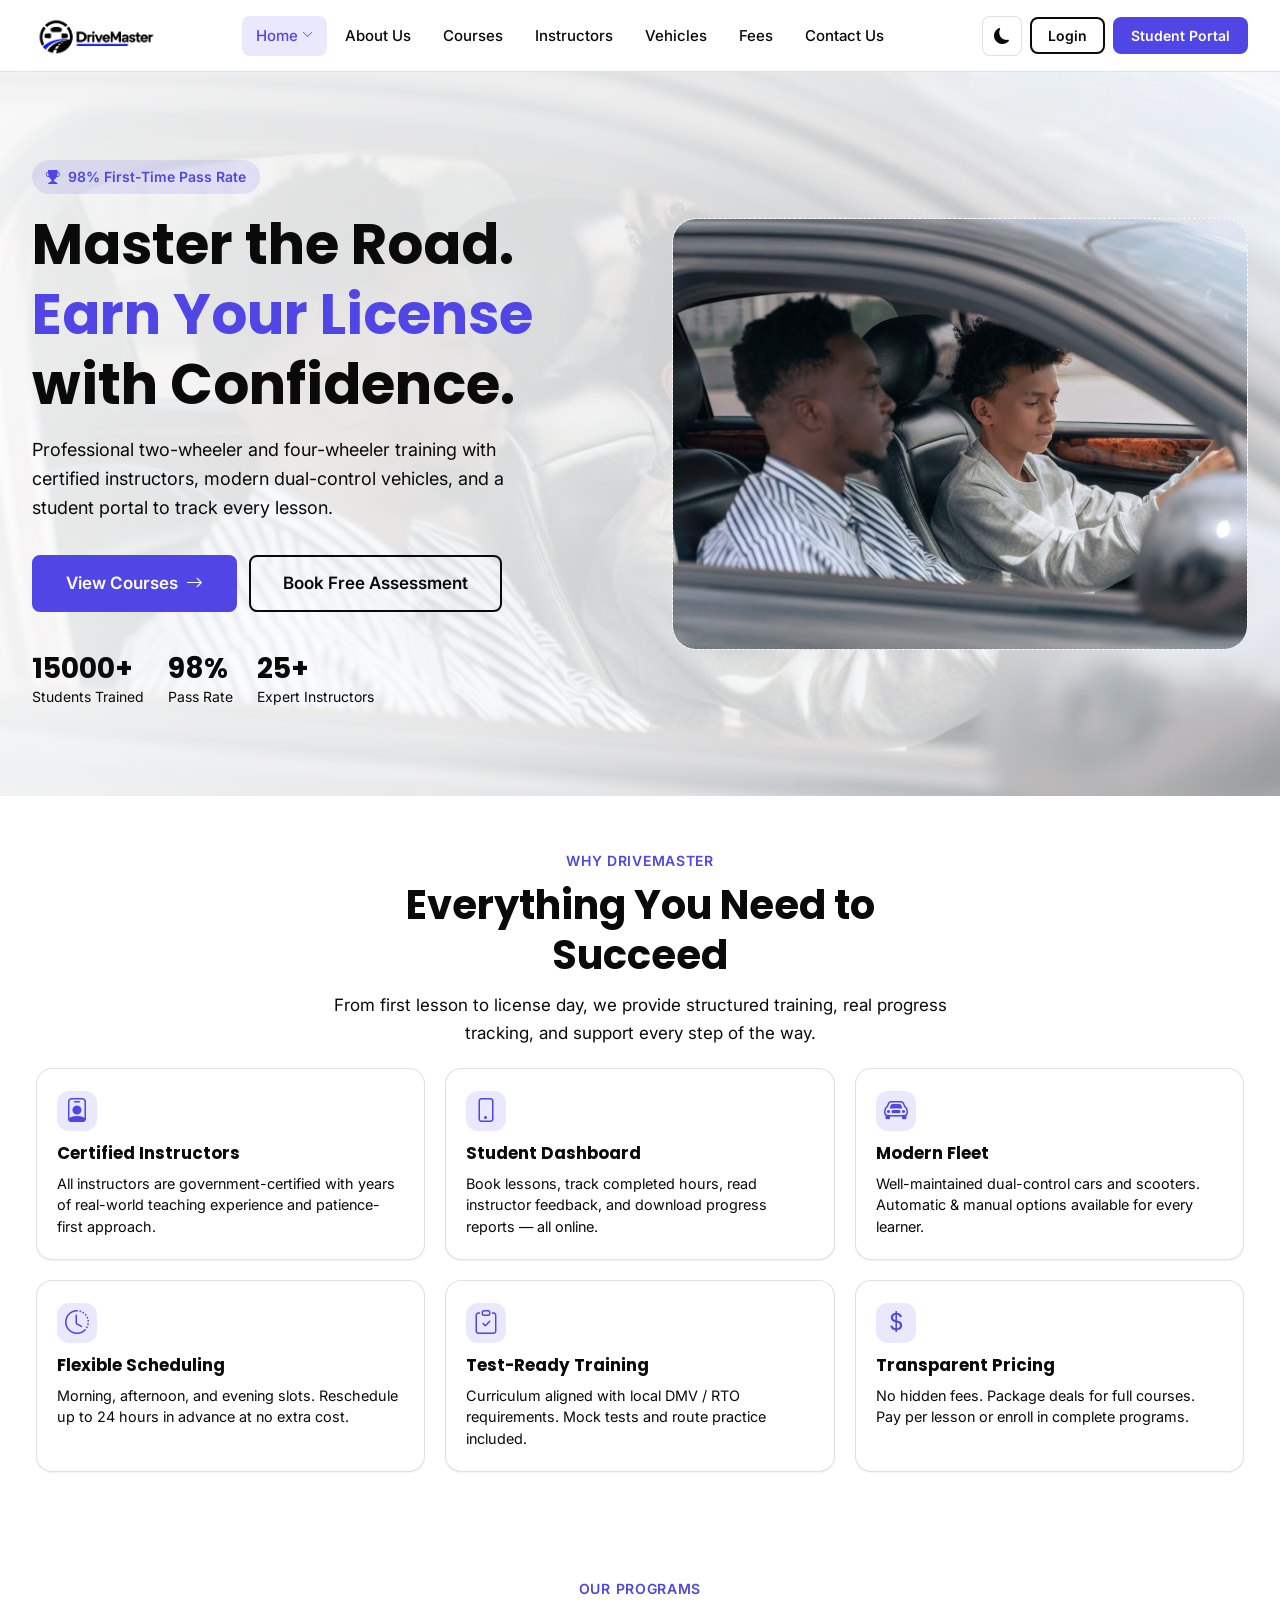
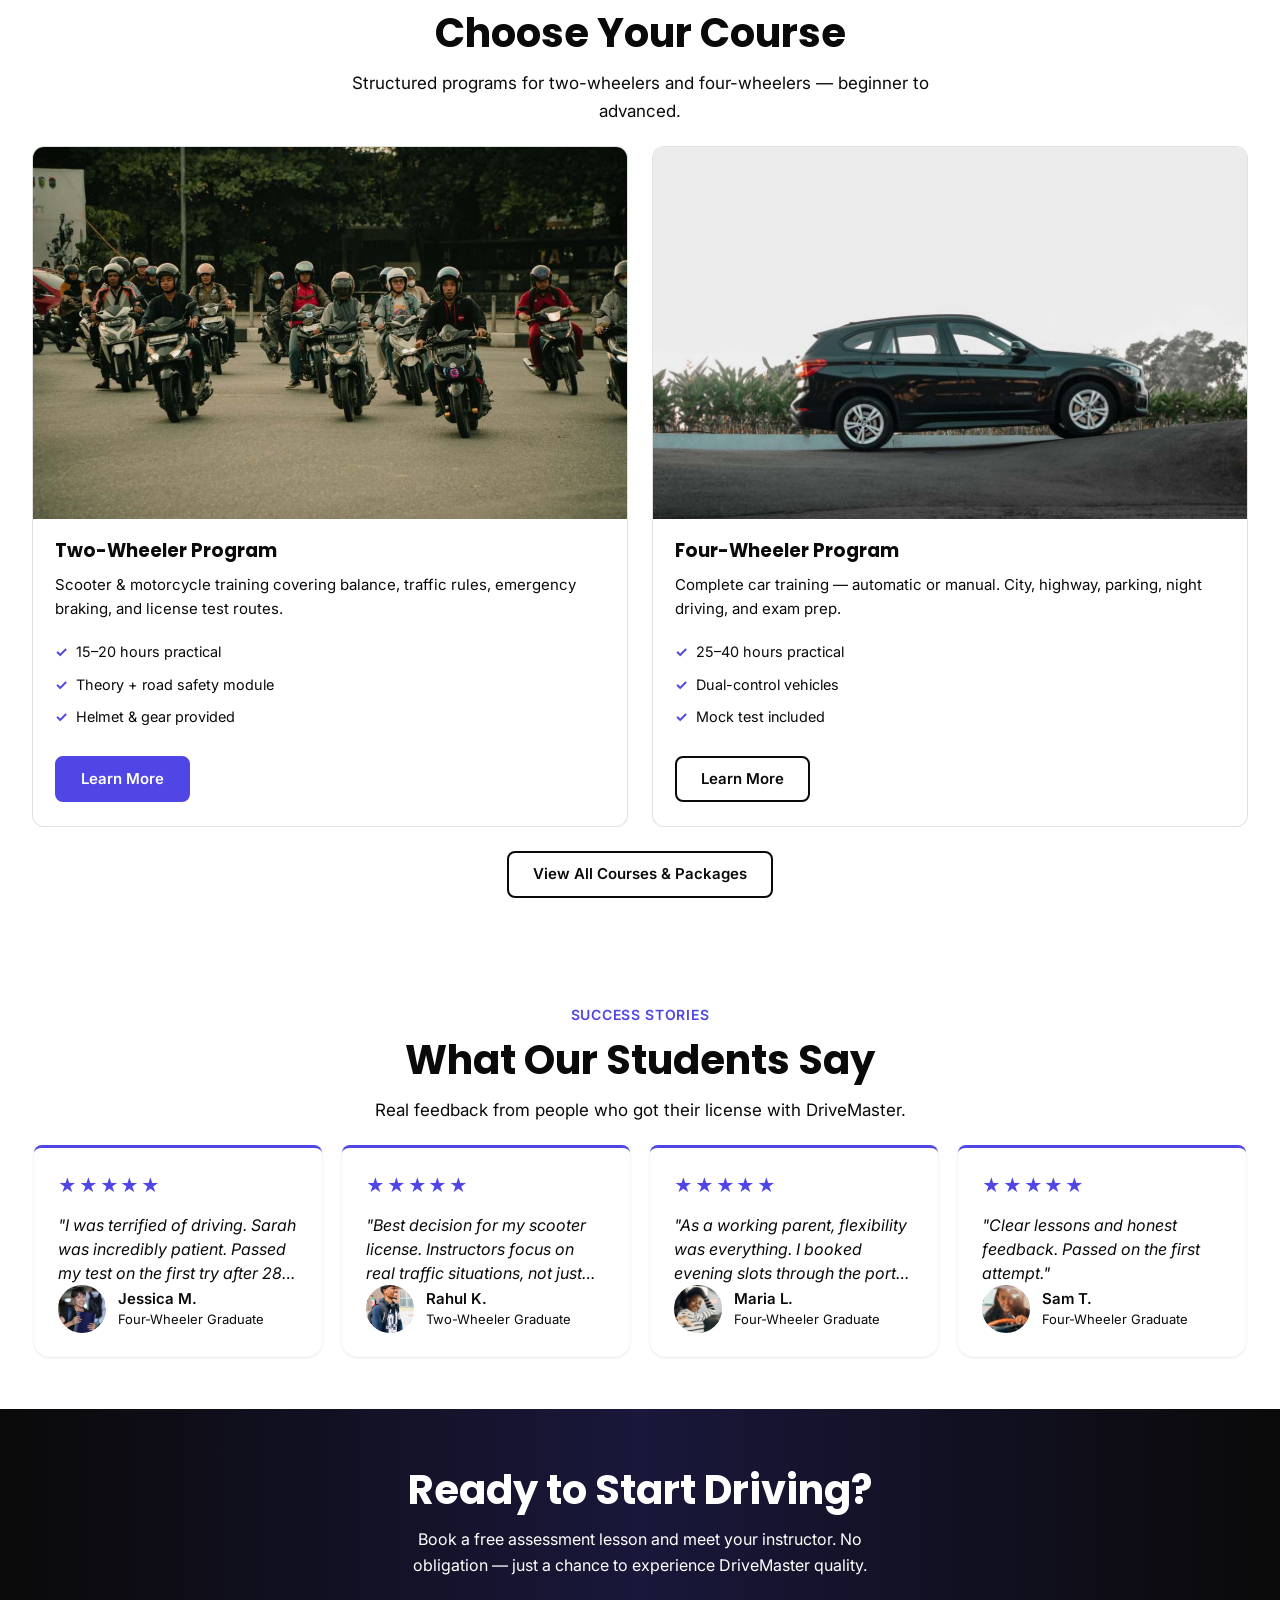
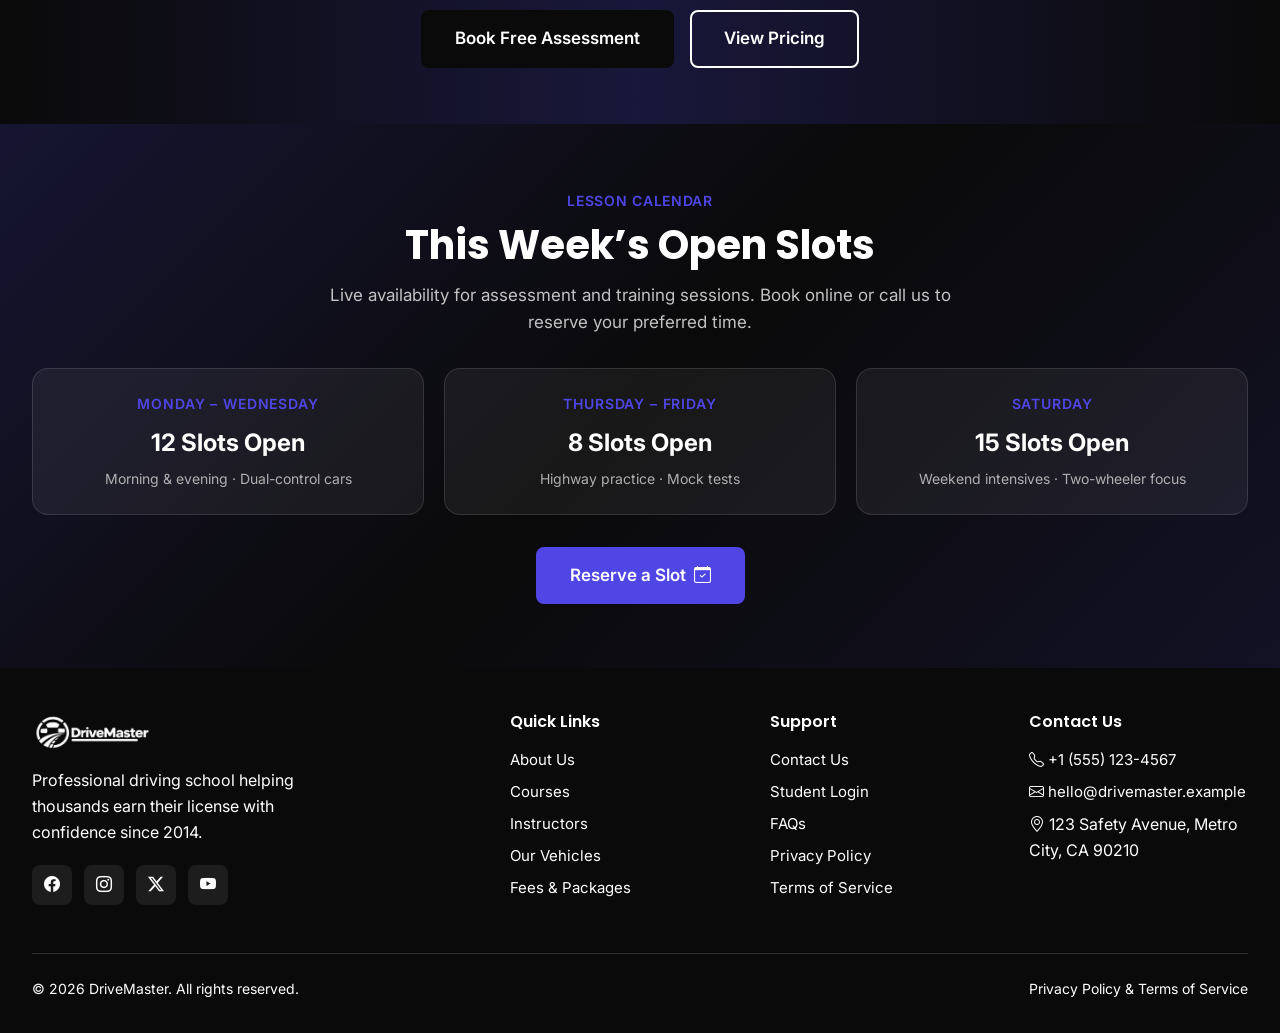
==== index.html @ 680de4dd "Add files via upload" ====
<!DOCTYPE html>
<html lang="en" data-theme="light">
<head>
  <meta charset="UTF-8">
  <meta name="viewport" content="width=device-width, initial-scale=1.0">
  <title>DriveMaster – Professional Driving School & License Training</title>
  <meta name="description" content="Learn to drive with confidence. DriveMaster offers two-wheeler & four-wheeler courses with certified instructors, high pass rates, and flexible lesson booking.">
  <meta name="keywords" content="driving school, learn to drive, license training, driving lessons, two-wheeler, four-wheeler">
  <meta name="author" content="DriveMaster">
  <link rel="canonical" href="https://example.com/">
  
  <!-- Open Graph -->
  <meta property="og:title" content="DriveMaster – Professional Driving School">
  <meta property="og:description" content="High pass rates, certified instructors, flexible scheduling. Start your driving journey today.">
  <meta property="og:type" content="website">
  <meta property="og:url" content="https://example.com/">
  
  <!-- Fonts -->
  <link rel="preconnect" href="https://fonts.googleapis.com">
  <link rel="preconnect" href="https://fonts.gstatic.com" crossorigin>
  <link href="https://fonts.googleapis.com/css2?family=Inter:wght@400;500;600;700&family=Poppins:wght@600;700;800&display=swap" rel="stylesheet">
  
  <!-- Icons -->
  <link rel="stylesheet" href="https://cdn.jsdelivr.net/npm/bootstrap-icons@1.11.3/font/bootstrap-icons.min.css">
  
  <!-- Styles -->
  <link rel="stylesheet" href="assets/css/style.css">
  <link rel="stylesheet" href="assets/css/dark-mode.css">
  <link rel="stylesheet" href="assets/css/rtl.css">
  
  <!-- Structured Data -->
  <script type="application/ld+json">
  {
    "@context": "https://schema.org",
    "@type": "DrivingSchool",
    "name": "DriveMaster",
    "description": "Professional driving school offering two-wheeler and four-wheeler license training.",
    "url": "https://example.com",
    "telephone": "+1-555-123-4567",
    "address": {
      "@type": "PostalAddress",
      "streetAddress": "123 Safety Avenue",
      "addressLocality": "Metro City",
      "addressRegion": "CA",
      "postalCode": "90210",
      "addressCountry": "US"
    },
    "aggregateRating": {
      "@type": "AggregateRating",
      "ratingValue": "4.9",
      "reviewCount": "1280"
    }
  }
  </script>
</head>
<body class="home-main">
  <!-- Header -->
  <header class="header">
    <div class="container header-inner">
      <a href="index.html" class="logo"><img src="assets/images/logo.png" alt="DriveMaster" class="logo-img"></a>
      
      <nav class="nav" aria-label="Main navigation">
        <div class="nav-item-dropdown">
        <a href="index.html" class="nav-link active">Home <i class="bi bi-chevron-down" style="font-size:0.7rem;"></i></a>
        <div class="nav-dropdown">
          <a href="index.html" class="active">Home 1 (Main)</a>
          <a href="index-night.html" class="">Home 2 (Night)</a>
        </div>
      </div>
        <a href="about.html" class="nav-link">About Us</a>
        <a href="courses.html" class="nav-link">Courses</a>
        <a href="instructors.html" class="nav-link">Instructors</a>
        <a href="vehicles.html" class="nav-link">Vehicles</a>
        <a href="fees.html" class="nav-link">Fees</a>
        <a href="contact.html" class="nav-link">Contact Us</a>
      </nav>
      
      <div class="header-actions">
        <button class="theme-toggle" data-theme-toggle aria-label="Toggle dark mode">
          <i class="bi bi-sun-fill icon-sun"></i>
          <i class="bi bi-moon-fill icon-moon"></i>
        </button>
        <a href="login.html" class="btn btn-outline btn-sm lg:flex" style="display:none;">Login</a>
        <a href="login.html" class="btn btn-primary btn-sm">Student Portal</a>
        <button class="mobile-menu-btn" data-mobile-menu-open aria-label="Open menu">
          <i class="bi bi-list" style="font-size:1.5rem;"></i>
        </button>
      </div>
    </div>
  </header>
  
  <!-- Mobile Nav -->
  <div class="mobile-nav" data-mobile-nav>
    <div class="mobile-nav-header">
      <a href="index.html" class="logo"><img src="assets/images/logo.png" alt="DriveMaster" class="logo-img"></a>
      <button data-mobile-menu-close aria-label="Close menu" class="btn btn-ghost btn-icon">
        <i class="bi bi-x-lg" style="font-size:1.25rem;"></i>
      </button>
    </div>
    <nav class="mobile-nav-links">
      <a href="index.html" class="active">Home</a>
      <div class="mobile-nav-dropdown">
        <a href="index.html" class="active">Home 1 (Main)</a>
        <a href="index-night.html" class="">Home 2 (Night)</a>
      </div>
      <a href="about.html">About Us</a>
      <a href="courses.html">Courses</a>
      <a href="instructors.html">Instructors</a>
      <a href="vehicles.html">Vehicles</a>
      <a href="fees.html">Fees</a>
      <a href="contact.html">Contact Us</a>
      <a href="login.html" class="btn btn-primary" style="margin-top:1rem;">Student Portal</a>
    </nav>
  </div>
  
  <main>
    <!-- Hero -->
    <section class="hero">
      <div class="container">
        <div class="hero-grid">
          <div class="anim-fade-up">
            <div class="hero-badge">
              <i class="bi bi-trophy-fill"></i>
              98% First-Time Pass Rate
            </div>
            <h1 class="hero-title">
              Master the Road.<br>
              <span>Earn Your License</span> with Confidence.
            </h1>
            <p class="hero-desc">
              Professional two-wheeler and four-wheeler training with certified instructors, modern dual-control vehicles, and a student portal to track every lesson.
            </p>
            <div class="hero-actions">
              <a href="courses.html" class="btn btn-primary btn-lg">
                View Courses <i class="bi bi-arrow-right"></i>
              </a>
              <a href="contact.html" class="btn btn-outline btn-lg">Book Free Assessment</a>
            </div>
            <div class="hero-stats">
              <div class="hero-stat">
                <div class="hero-stat-value" data-counter="15000" data-suffix="+">0</div>
                <div class="hero-stat-label">Students Trained</div>
              </div>
              <div class="hero-stat">
                <div class="hero-stat-value" data-counter="98" data-suffix="%">0</div>
                <div class="hero-stat-label">Pass Rate</div>
              </div>
              <div class="hero-stat">
                <div class="hero-stat-value" data-counter="25" data-suffix="+">0</div>
                <div class="hero-stat-label">Expert Instructors</div>
              </div>
            </div>
          </div>
          <div class="hero-image-wrapper anim-fade-up anim-delay-2">
            <div class="img-box img-box-hero">
              <img src="assets/images/hero.jpg" alt="Student learning to drive with instructor" onerror="this.style.display='none'; this.parentElement.classList.add('show-placeholder');">
              <span class="img-placeholder-label">📷 hero.jpg<br><small>Put your file in assets/images/hero.jpg</small></span>
            </div>
            <div class="hero-float-card bottom-left">
              <div class="hero-float-icon" style="background:var(--accent-soft);color:var(--accent);">
                <i class="bi bi-shield-check"></i>
              </div>
              <div>
                <strong style="display:block;font-size:0.9375rem;">Fully Insured</strong>
                <span style="font-size:0.8125rem;color:var(--text-muted);">Dual-control vehicles</span>
              </div>
            </div>
            <div class="hero-float-card top-right">
              <div class="hero-float-icon" style="background:var(--accent-soft);color:var(--accent)">
                <i class="bi bi-calendar-check"></i>
              </div>
              <div>
                <strong style="display:block;font-size:0.9375rem;">Flexible Booking</strong>
                <span style="font-size:0.8125rem;color:var(--text-muted);">Online portal</span>
              </div>
            </div>
          </div>
        </div>
      </div>
    </section>
    
    <!-- Features -->
    <section class="section">
      <div class="container">
        
        <div class="section-header">
          <span class="section-label">Why DriveMaster</span>
          <h2 class="section-title">Everything You Need to Succeed</h2>
          <p class="section-desc">From first lesson to license day, we provide structured training, real progress tracking, and support every step of the way.</p>
        </div>
        <div class="features-grid section-cards-soft">
          <div class="card">
            <div class="card-body">
              <div class="card-icon"><i class="bi bi-person-badge"></i></div>
              <h3>Certified Instructors</h3>
              <p>All instructors are government-certified with years of real-world teaching experience and patience-first approach.</p>
            </div>
          </div>
          <div class="card">
            <div class="card-body">
              <div class="card-icon"><i class="bi bi-phone"></i></div>
              <h3>Student Dashboard</h3>
              <p>Book lessons, track completed hours, read instructor feedback, and download progress reports — all online.</p>
            </div>
          </div>
          <div class="card">
            <div class="card-body">
              <div class="card-icon"><i class="bi bi-car-front"></i></div>
              <h3>Modern Fleet</h3>
              <p>Well-maintained dual-control cars and scooters. Automatic &amp; manual options available for every learner.</p>
            </div>
          </div>
          <div class="card">
            <div class="card-body">
              <div class="card-icon"><i class="bi bi-clock-history"></i></div>
              <h3>Flexible Scheduling</h3>
              <p>Morning, afternoon, and evening slots. Reschedule up to 24 hours in advance at no extra cost.</p>
            </div>
          </div>
          <div class="card">
            <div class="card-body">
              <div class="card-icon"><i class="bi bi-clipboard-check"></i></div>
              <h3>Test-Ready Training</h3>
              <p>Curriculum aligned with local DMV / RTO requirements. Mock tests and route practice included.</p>
            </div>
          </div>
          <div class="card">
            <div class="card-body">
              <div class="card-icon"><i class="bi bi-currency-dollar"></i></div>
              <h3>Transparent Pricing</h3>
              <p>No hidden fees. Package deals for full courses. Pay per lesson or enroll in complete programs.</p>
            </div>
          </div>
        </div>
</div>
    </section>
    
    
    </section>

    <!-- Our Programs -->
    <section class="section bg-secondary">
      <div class="container">
        <div class="section-header">
          <span class="section-label">Our Programs</span>
          <h2 class="section-title">Choose Your Course</h2>
          <p class="section-desc">Structured programs for two-wheelers and four-wheelers — beginner to advanced.</p>
        </div>
        <div class="course-pair">
          <article class="course-card course-card--accent">
            <div class="img-box img-box-card">
              <img src="assets/images/course-two-wheeler.jpg" alt="Two-wheeler training" onerror="this.style.display='none';this.parentElement.classList.add('show-placeholder');">
              <span class="img-placeholder-label">📷 course-two-wheeler.jpg</span>
            </div>
            <div class="course-card-body">
              <h3>Two-Wheeler Program</h3>
              <p>Scooter &amp; motorcycle training covering balance, traffic rules, emergency braking, and license test routes.</p>
              <ul class="course-points">
                <li>15–20 hours practical</li>
                <li>Theory + road safety module</li>
                <li>Helmet &amp; gear provided</li>
              </ul>
              <a href="courses.html#two-wheeler" class="btn btn-primary">Learn More</a>
            </div>
          </article>
          <article class="course-card course-card--outline">
            <div class="img-box img-box-card">
              <img src="assets/images/course-four-wheeler.jpg" alt="Four-wheeler training" onerror="this.style.display='none';this.parentElement.classList.add('show-placeholder');">
              <span class="img-placeholder-label">📷 course-four-wheeler.jpg</span>
            </div>
            <div class="course-card-body">
              <h3>Four-Wheeler Program</h3>
              <p>Complete car training — automatic or manual. City, highway, parking, night driving, and exam prep.</p>
              <ul class="course-points">
                <li>25–40 hours practical</li>
                <li>Dual-control vehicles</li>
                <li>Mock test included</li>
              </ul>
              <a href="courses.html#four-wheeler" class="btn btn-outline">Learn More</a>
            </div>
          </article>
        </div>
        <div class="text-center course-pair-cta">
          <a href="courses.html" class="btn btn-outline">View All Courses &amp; Packages</a>
        </div>
      </div>
    </section>

    <!-- Testimonials -->
    <section class="section">
      <div class="container">
        <div class="section-header anim-fade-up">
          <span class="section-label">Success Stories</span>
          <h2 class="section-title">What Our Students Say</h2>
          <p class="section-desc">Real feedback from people who got their license with DriveMaster.</p>
        </div>
        <div class="features-grid is-4 section-cards-quote">
          <div class="testimonial-card anim-fade-up">
            <div class="testimonial-stars">★★★★★</div>
            <p class="testimonial-text">"I was terrified of driving. Sarah was incredibly patient. Passed my test on the first try after 28 hours. The online booking system made scheduling so easy."</p>
            <div class="testimonial-author">
              <div class="img-box img-box-avatar">
              <img src="assets/images/testimonial-1.jpg" alt="Jessica M." onerror="this.style.display='none'; this.parentElement.classList.add('show-placeholder');">
              <span class="img-placeholder-label">📷 testimonial-1.jpg<br><small>Put your file in assets/images/testimonial-1.jpg</small></span>
            </div>
              <div>
                <div class="testimonial-name">Jessica M.</div>
                <div class="testimonial-role">Four-Wheeler Graduate</div>
              </div>
            </div>
          </div>
          <div class="testimonial-card anim-fade-up">
            <div class="testimonial-stars">★★★★★</div>
            <p class="testimonial-text">"Best decision for my scooter license. Instructors focus on real traffic situations, not just the test. The progress report helped me see exactly where I improved."</p>
            <div class="testimonial-author">
              <div class="img-box img-box-avatar">
              <img src="assets/images/testimonial-2.jpg" alt="Rahul K." onerror="this.style.display='none'; this.parentElement.classList.add('show-placeholder');">
              <span class="img-placeholder-label">📷 testimonial-2.jpg<br><small>Put your file in assets/images/testimonial-2.jpg</small></span>
            </div>
              <div>
                <div class="testimonial-name">Rahul K.</div>
                <div class="testimonial-role">Two-Wheeler Graduate</div>
              </div>
            </div>
          </div>
          <div class="testimonial-card anim-fade-up">
            <div class="testimonial-stars">★★★★★</div>
            <p class="testimonial-text">"As a working parent, flexibility was everything. I booked evening slots through the portal and got detailed feedback after every lesson. Highly recommend."</p>
            <div class="testimonial-author">
              <div class="img-box img-box-avatar">
              <img src="assets/images/testimonial-3.jpg" alt="Maria L." onerror="this.style.display='none'; this.parentElement.classList.add('show-placeholder');">
              <span class="img-placeholder-label">📷 testimonial-3.jpg<br><small>Put your file in assets/images/testimonial-3.jpg</small></span>
            </div>
              <div>
                <div class="testimonial-name">Maria L.</div>
                <div class="testimonial-role">Four-Wheeler Graduate</div>
              </div>
            </div>
          </div>

          <div class="testimonial-card">
            <div class="testimonial-stars">★★★★★</div>
            <p class="testimonial-text">"Clear lessons and honest feedback. Passed on the first attempt."</p>
            <div class="testimonial-author">
              <div class="img-box img-box-avatar">
              <img src="assets/images/testimonial-4.jpg" alt="Maria L." onerror="this.style.display='none'; this.parentElement.classList.add('show-placeholder');">
              <span class="img-placeholder-label">📷 testimonial-4.jpg<br><small>Put your file in assets/images/testimonial-4.jpg</small></span>
            </div>
              <div>
                <div class="testimonial-name">Sam T.</div>
                <div class="testimonial-role">Four-Wheeler Graduate</div>
              </div>
            </div>
          </div>
        </div>
      </div>
    </section>
    
    <!-- CTA – full width with animation -->
    <section class="cta-section anim-fade-up">
      <div class="container">
        <h2>Ready to Start Driving?</h2>
        <p>Book a free assessment lesson and meet your instructor. No obligation — just a chance to experience DriveMaster quality.</p>
        <div style="display:flex;flex-wrap:wrap;gap:1rem;justify-content:center;">
          <a href="contact.html" class="btn btn-secondary btn-lg">Book Free Assessment</a>
          <a href="fees.html" class="btn btn-outline btn-lg">View Pricing</a>
        </div>
      </div>
    </section>

    <!-- Calendar / Booking Availability (full width) -->
    <section class="calendar-section anim-fade-up">
      <div class="container">
        <div class="section-header" style="margin-bottom:0;">
          <span class="section-label">Lesson Calendar</span>
          <h2 class="section-title">This Week’s Open Slots</h2>
          <p class="section-desc">Live availability for assessment and training sessions. Book online or call us to reserve your preferred time.</p>
        </div>
        <div class="calendar-grid">
          <div class="calendar-day-card anim-scale anim-delay-1">
            <div class="day-name">Monday – Wednesday</div>
            <div class="day-slots">12 Slots Open</div>
            <div class="day-meta">Morning &amp; evening · Dual-control cars</div>
          </div>
          <div class="calendar-day-card anim-scale anim-delay-2">
            <div class="day-name">Thursday – Friday</div>
            <div class="day-slots">8 Slots Open</div>
            <div class="day-meta">Highway practice · Mock tests</div>
          </div>
          <div class="calendar-day-card anim-scale anim-delay-3">
            <div class="day-name">Saturday</div>
            <div class="day-slots">15 Slots Open</div>
            <div class="day-meta">Weekend intensives · Two-wheeler focus</div>
          </div>
        </div>
        <div class="calendar-cta">
          <a href="contact.html" class="btn btn-primary btn-lg">Reserve a Slot <i class="bi bi-calendar-check"></i></a>
        </div>
      </div>
    </section>
  </main>
  
  <!-- Footer -->
  <footer class="footer">
    <div class="container">
      <div class="footer-grid">
        <div class="footer-brand">
          <a href="index.html" class="logo"><img src="assets/images/logo-1.png" alt="DriveMaster" class="logo-img"></a>
          <p class="footer-desc">Professional driving school helping thousands earn their license with confidence since 2014.</p>
          <div class="footer-social">
            <a href="#" aria-label="Facebook"><i class="bi bi-facebook"></i></a>
            <a href="#" aria-label="Instagram"><i class="bi bi-instagram"></i></a>
            <a href="#" aria-label="Twitter"><i class="bi bi-twitter-x"></i></a>
            <a href="#" aria-label="YouTube"><i class="bi bi-youtube"></i></a>
          </div>
        </div>
        <div>
          <h4 class="footer-title">Quick Links</h4>
          <nav class="footer-links">
            <a href="about.html">About Us</a>
            <a href="courses.html">Courses</a>
            <a href="instructors.html">Instructors</a>
            <a href="vehicles.html">Our Vehicles</a>
            <a href="fees.html">Fees & Packages</a>
          </nav>
        </div>
        <div>
          <h4 class="footer-title">Support</h4>
          <nav class="footer-links">
            <a href="contact.html">Contact Us</a>
            <a href="login.html">Student Login</a>
            <a href="faq.html">FAQs</a>
            <a href="privacy.html">Privacy Policy</a>
            <a href="terms.html">Terms of Service</a>
          </nav>
        </div>
        <div>
          <h4 class="footer-title">Contact Us</h4>
          <nav class="footer-links">
            <a href="tel:+15551234567"><i class="bi bi-telephone"></i> +1 (555) 123-4567</a>
            <a href="mailto:hello@drivemaster.example"><i class="bi bi-envelope"></i> hello@drivemaster.example</a>
             <span><i class="bi bi-geo-alt"></i> 123 Safety Avenue, Metro City, CA 90210</span>
          </nav>
        </div>
      </div>
      <div class="footer-bottom">
        <span>&copy; 2026 DriveMaster. All rights reserved.</span>
        <span>Privacy Policy & Terms of Service</span>
      </div>
    </div>
  </footer>
  
  <script src="assets/js/main.js"></script>
</body>
</html>
---- assets/css/style.css ----
/* ============================================
   DriveMaster – 3-Color System Only
   Black · White · Accent (unique teal #4F46E5)
   Change --accent to rebrand the whole site
   ============================================ */

:root {
  --black: #0a0a0a;
  --white: #ffffff;
  --accent: #4F46E5;

  --accent-soft: rgba(79, 70, 229, 0.12);
  --accent-mid: rgba(79, 70, 229, 0.25);
  --black-soft: rgba(10, 10, 10, 0.06);
  --black-muted: var(--black);
  --black-border: rgba(10, 10, 10, 0.12);
  --white-soft: rgba(255, 255, 255, 0.08);
  --white-muted: var(--white);
  --white-border: rgba(255, 255, 255, 0.15);

  --bg-primary: var(--white);
  --bg-secondary: var(--white);
  --bg-tertiary: var(--white);
  --bg-card: var(--white);
  --bg-inverse: var(--black);

  --text-primary: var(--black);
  --text-secondary: var(--black);
  --text-muted: var(--black);
  --text-inverse: var(--white);

  --border-color: var(--black-border);
  --border-strong: rgba(10, 10, 10, 0.2);

  --shadow-sm: 0 1px 2px rgba(0, 0, 0, 0.06);
  --shadow: 0 1px 3px rgba(0, 0, 0, 0.1);
  --shadow-md: 0 4px 12px rgba(0, 0, 0, 0.1);
  --shadow-lg: 0 10px 30px rgba(0, 0, 0, 0.12);
  --shadow-xl: 0 20px 40px rgba(0, 0, 0, 0.15);

  --font-sans: 'Inter', system-ui, -apple-system, sans-serif;
  --font-display: 'Poppins', var(--font-sans);

  --space-1: 0.25rem; --space-2: 0.5rem; --space-3: 0.75rem;
  --space-4: 1rem; --space-5: 1.25rem; --space-6: 1.5rem;
  --space-8: 2rem; --space-10: 2.5rem; --space-12: 3rem;
  --space-16: 4rem; --space-20: 5rem; --space-24: 6rem;

  --radius-sm: 0.375rem; --radius: 0.5rem; --radius-md: 0.75rem;
  --radius-lg: 1rem; --radius-xl: 1.5rem; --radius-full: 9999px;

  --transition-fast: 150ms ease;
  --transition: 200ms ease;
  --transition-slow: 300ms ease;

  --header-height: 4.5rem;
  --container-max: 1280px;
  --sidebar-width: 16rem;
}

[data-theme="dark"] {
  --bg-primary: var(--black);
  --bg-secondary: var(--black);
  --bg-tertiary: var(--black);
  --bg-card: var(--black);
  --bg-inverse: var(--white);
  --text-primary: var(--white);
  --text-secondary: var(--white);
  --text-muted: var(--white);
  --border-color: var(--white-border);
  --border-strong: rgba(255, 255, 255, 0.25);
  --shadow-sm: 0 1px 2px rgba(0, 0, 0, 0.4);
  --shadow: 0 1px 3px rgba(0, 0, 0, 0.5);
  --shadow-md: 0 4px 12px rgba(0, 0, 0, 0.5);
  --shadow-lg: 0 10px 30px rgba(0, 0, 0, 0.55);
  --shadow-xl: 0 20px 40px rgba(0, 0, 0, 0.6);
}

*, *::before, *::after { box-sizing: border-box; margin: 0; padding: 0; }
html { scroll-behavior: smooth; -webkit-text-size-adjust: 100%; }
body {
  font-family: var(--font-sans);
  font-size: 1rem;
  line-height: 1.6;
  color: var(--text-primary);
  background-color: var(--bg-primary);
  transition: background-color var(--transition), color var(--transition);
  min-height: 100vh;
}
img { max-width: 100%; height: auto; display: block; }
a { color: var(--accent); text-decoration: none; transition: color var(--transition-fast); }
a:hover { color: var(--black); }
[data-theme="dark"] a:hover { color: var(--white); }
h1, h2, h3, h4, h5, h6 {
  font-family: var(--font-display);
  font-weight: 700;
  line-height: 1.25;
  color: var(--text-primary);
}
h1 { font-size: clamp(2rem, 5vw, 3.5rem); }
h2 { font-size: clamp(1.75rem, 4vw, 2.5rem); }
h3 { font-size: clamp(1.25rem, 3vw, 1.75rem); }
h4 { font-size: 1.25rem; }
p { margin-bottom: 1rem; color: var(--text-secondary); }
ul, ol { list-style: none; }
button, input, select, textarea { font-family: inherit; font-size: inherit; }
:focus-visible { outline: 2px solid var(--accent); outline-offset: 2px; }

/* Image placeholder boxes – add your images via CSS background or <img> */
.img-box {
  width: 100%;
  background-color: var(--bg-tertiary);
  background-size: cover;
  background-position: center;
  background-repeat: no-repeat;
  display: flex;
  align-items: center;
  justify-content: center;
  color: var(--text-muted);
  font-size: 0.8125rem;
  text-align: center;
  position: relative;
  overflow: hidden;
  border: 1px dashed var(--border-color);
}
.img-box span {
  padding: 0.5rem 0.75rem;
  background: var(--black-soft);
  border-radius: var(--radius);
  font-weight: 500;
  pointer-events: none;
}
.img-box img {
  width: 100%;
  height: 100%;
  object-fit: cover;
  position: absolute;
  inset: 0;
}
.img-box-hero { aspect-ratio: 4/3; border-radius: var(--radius-xl); }
.img-box-card { aspect-ratio: 16/10; }
.img-box-square { aspect-ratio: 1; }
.img-box-wide { aspect-ratio: 16/9; }
.img-box-avatar {
  width: 3rem;
  height: 3rem;
  min-width: 3rem;
  border-radius: var(--radius-full);
  flex-shrink: 0;
  border: none;
  font-size: 0.7rem;
}

.container {
  width: 100%;
  max-width: var(--container-max);
  margin-left: auto;
  margin-right: auto;
  padding-left: var(--space-4);
  padding-right: var(--space-4);
}
@media (min-width: 640px) {
  .container { padding-left: var(--space-6); padding-right: var(--space-6); }
}
@media (min-width: 1024px) {
  .container { padding-left: var(--space-8); padding-right: var(--space-8); }
}

.section { padding-top: var(--space-16); padding-bottom: var(--space-16); }
.bg-secondary { background-color: var(--bg-secondary); }
.bg-tertiary { background-color: var(--bg-tertiary); }
.text-center { text-align: center; }
.text-muted { color: var(--text-muted); }
.text-accent { color: var(--accent); }
.flex { display: flex; }
.grid { display: grid; }
.hidden { display: none; }
.items-center { align-items: center; }
.justify-center { justify-content: center; }
.justify-between { justify-content: space-between; }
.flex-wrap { flex-wrap: wrap; }
.gap-2 { gap: var(--space-2); }
.gap-3 { gap: var(--space-3); }
.gap-4 { gap: var(--space-4); }
.gap-6 { gap: var(--space-6); }
.w-full { width: 100%; }
.relative { position: relative; }
.absolute { position: absolute; }
.rounded-lg { border-radius: var(--radius-lg); }
.rounded-xl { border-radius: var(--radius-xl); }
.rounded-full { border-radius: var(--radius-full); }
.shadow-lg { box-shadow: var(--shadow-lg); }
.shadow-xl { box-shadow: var(--shadow-xl); }

.btn {
  display: inline-flex;
  align-items: center;
  justify-content: center;
  gap: var(--space-2);
  padding: 0.75rem 1.5rem;
  font-weight: 600;
  font-size: 0.9375rem;
  line-height: 1.25;
  border-radius: var(--radius);
  border: 2px solid transparent;
  cursor: pointer;
  transition: all var(--transition);
  text-decoration: none;
  white-space: nowrap;
  min-height: 44px;
}
.btn:disabled { opacity: 0.6; cursor: not-allowed; }
.btn-primary {
  background-color: var(--accent);
  color: var(--white);
  border-color: var(--accent);
}
.btn-primary:hover:not(:disabled) {
  background-color: var(--black);
  border-color: var(--black);
  color: var(--white);
  transform: translateY(-1px);
  box-shadow: var(--shadow-md);
}
[data-theme="dark"] .btn-primary:hover:not(:disabled) {
  background-color: var(--white);
  border-color: var(--white);
  color: var(--black);
}
.btn-secondary {
  background-color: var(--black);
  color: var(--white);
  border-color: var(--black);
}
.btn-secondary:hover:not(:disabled) {
  background-color: var(--accent);
  border-color: var(--accent);
  color: var(--white);
}
[data-theme="dark"] .btn-secondary {
  background-color: var(--white);
  color: var(--black);
  border-color: var(--white);
}
[data-theme="dark"] .btn-secondary:hover:not(:disabled) {
  background-color: var(--accent);
  border-color: var(--accent);
  color: var(--white);
}
.btn-outline {
  background-color: transparent;
  color: var(--black);
  border-color: var(--black);
}
.btn-outline:hover:not(:disabled) {
  background-color: var(--black);
  color: var(--white);
}
[data-theme="dark"] .btn-outline {
  color: var(--white);
  border-color: var(--white);
}
[data-theme="dark"] .btn-outline:hover:not(:disabled) {
  background-color: var(--white);
  color: var(--black);
}
.btn-ghost {
  background: transparent;
  color: var(--text-secondary);
  border-color: transparent;
}
.btn-ghost:hover:not(:disabled) {
  background: var(--black-soft);
  color: var(--text-primary);
}
[data-theme="dark"] .btn-ghost:hover:not(:disabled) { background: var(--white-soft); }
.btn-sm { padding: 0.5rem 1rem; font-size: 0.875rem; min-height: 36px; }
.btn-lg { padding: 1rem 2rem; font-size: 1.0625rem; min-height: 52px; }
.btn-icon { padding: 0.625rem; min-width: 44px; min-height: 44px; }

.header {
  position: sticky;
  top: 0;
  z-index: 50;
  background-color: var(--bg-primary);
  border-bottom: 1px solid var(--border-color);
  height: var(--header-height);
}
.header.scrolled { box-shadow: var(--shadow-md); }
.header-inner {
  display: flex;
  align-items: center;
  justify-content: space-between;
  height: 100%;
  gap: var(--space-4);
}
.logo {
  display: flex;
  align-items: center;
  gap: var(--space-2);
  font-family: var(--font-display);
  font-weight: 700;
  font-size: 1.375rem;
  color: var(--text-primary);
  text-decoration: none;
}
.logo-icon {
  width: 2.5rem;
  height: 2.5rem;
  background: var(--accent);
  border-radius: var(--radius);
  display: flex;
  align-items: center;
  justify-content: center;
  color: var(--white);
  font-size: 1.25rem;
}
.nav { display: none; align-items: center; gap: var(--space-1); }
@media (min-width: 1024px) { .nav { display: flex; } }
.nav-link {
  padding: 0.5rem 0.875rem;
  font-weight: 500;
  font-size: 0.9375rem;
  color: var(--text-secondary);
  border-radius: var(--radius);
  transition: all var(--transition-fast);
  text-decoration: none;
}
.nav-link:hover, .nav-link.active {
  color: var(--accent);
  background-color: var(--accent-soft);
}
.header-actions { display: flex; align-items: center; gap: var(--space-2); }
.theme-toggle {
  width: 2.5rem;
  height: 2.5rem;
  border-radius: var(--radius);
  border: 1px solid var(--border-color);
  background: var(--bg-secondary);
  color: var(--text-secondary);
  cursor: pointer;
  display: flex;
  align-items: center;
  justify-content: center;
}
.theme-toggle:hover { background: var(--bg-tertiary); color: var(--text-primary); }
.theme-toggle .icon-sun { display: none; }
.theme-toggle .icon-moon { display: block; }
[data-theme="dark"] .theme-toggle .icon-sun { display: block; }
[data-theme="dark"] .theme-toggle .icon-moon { display: none; }
.mobile-menu-btn {
  display: flex;
  width: 2.75rem;
  height: 2.75rem;
  align-items: center;
  justify-content: center;
  border: 1px solid var(--border-color);
  border-radius: var(--radius);
  background: var(--bg-secondary);
  color: var(--text-primary);
  cursor: pointer;
}
@media (min-width: 1024px) { .mobile-menu-btn { display: none; } }
.mobile-nav {
  position: fixed;
  inset: 0;
  z-index: 60;
  background: var(--bg-primary);
  padding: var(--space-6);
  transform: translateX(100%);
  transition: transform var(--transition-slow);
  overflow-y: auto;
}
.mobile-nav.open { transform: translateX(0); }
.mobile-nav-header {
  display: flex;
  justify-content: space-between;
  align-items: center;
  margin-bottom: var(--space-8);
}
.mobile-nav-links { display: flex; flex-direction: column; gap: var(--space-2); }
.mobile-nav-links a {
  padding: var(--space-3) var(--space-4);
  font-size: 1.125rem;
  font-weight: 500;
  color: var(--text-primary);
  border-radius: var(--radius);
  text-decoration: none;
}
.mobile-nav-links a:hover, .mobile-nav-links a.active {
  background: var(--accent-soft);
  color: var(--accent);
}

.hero {
  padding-top: var(--space-16);
  padding-bottom: var(--space-16);
  background: var(--bg-secondary);
}
.hero-grid {
  display: grid;
  gap: var(--space-10);
  align-items: center;
}
@media (min-width: 1024px) {
  .hero-grid { grid-template-columns: 1fr 1fr; gap: var(--space-16); }
}
.hero-badge {
  display: inline-flex;
  align-items: center;
  gap: var(--space-2);
  padding: 0.375rem 0.875rem;
  background: var(--accent-soft);
  color: var(--accent);
  border-radius: var(--radius-full);
  font-size: 0.875rem;
  font-weight: 600;
  margin-bottom: var(--space-4);
}
.hero-title { margin-bottom: var(--space-4); }
.hero-title span { color: var(--accent); }
.hero-desc { font-size: 1.125rem; margin-bottom: var(--space-8); max-width: 32rem; }
.hero-actions { display: flex; flex-wrap: wrap; gap: var(--space-3); margin-bottom: var(--space-10); }
.hero-stats { display: flex; flex-wrap: wrap; gap: var(--space-6); }
.hero-stat-value {
  font-family: var(--font-display);
  font-size: 1.75rem;
  font-weight: 700;
  color: var(--text-primary);
  line-height: 1.2;
}
.hero-stat-label { font-size: 0.875rem; color: var(--text-muted); }
.hero-image-wrapper { position: relative; }
.hero-float-card {
  position: absolute;
  background: var(--bg-card);
  border: 1px solid var(--border-color);
  border-radius: var(--radius-lg);
  padding: var(--space-4);
  box-shadow: var(--shadow-lg);
  display: flex;
  align-items: center;
  gap: var(--space-3);
}
.hero-float-card.bottom-left { bottom: 1.5rem; left: 1.5rem; }
.hero-float-card.top-right { top: 1.5rem; right: 1.5rem; }
.hero-float-icon {
  width: 2.75rem;
  height: 2.75rem;
  border-radius: var(--radius);
  display: flex;
  align-items: center;
  justify-content: center;
  font-size: 1.25rem;
  background: var(--accent-soft);
  color: var(--accent);
}

.card {
  background: var(--bg-card);
  border: 1px solid var(--border-color);
  border-radius: var(--radius-lg);
  overflow: hidden;
  transition: all var(--transition);
}
.card:hover {
  box-shadow: var(--shadow-lg);
  border-color: var(--accent);
  transform: translateY(-2px);
}
.card-body { padding: var(--space-6); }
.card-icon {
  width: 3.5rem;
  height: 3.5rem;
  border-radius: var(--radius-md);
  display: flex;
  align-items: center;
  justify-content: center;
  font-size: 1.5rem;
  margin-bottom: var(--space-4);
  background: var(--accent-soft);
  color: var(--accent);
}

.section-header {
  text-align: center;
  max-width: 40rem;
  margin: 0 auto var(--space-12);
}
.section-label {
  display: inline-block;
  font-size: 0.875rem;
  font-weight: 600;
  color: var(--accent);
  text-transform: uppercase;
  letter-spacing: 0.05em;
  margin-bottom: var(--space-2);
}
.section-title { margin-bottom: var(--space-3); }
.section-desc { font-size: 1.0625rem; color: var(--text-secondary); }

.features-grid {
  display: grid;
  gap: var(--space-6);
  grid-template-columns: 1fr;
}
@media (min-width: 640px) { .features-grid { grid-template-columns: repeat(2, 1fr); } }
@media (min-width: 1024px) { .features-grid { grid-template-columns: repeat(3, 1fr); } }

.stats-bar {
  background: var(--black);
  color: var(--white);
  padding: var(--space-12) 0;
}
.stats-grid {
  display: grid;
  grid-template-columns: repeat(2, 1fr);
  gap: var(--space-8);
  text-align: center;
}
@media (min-width: 768px) { .stats-grid { grid-template-columns: repeat(4, 1fr); } }
.stat-item-value {
  font-family: var(--font-display);
  font-size: 2.5rem;
  font-weight: 700;
  line-height: 1.1;
  margin-bottom: var(--space-1);
  color: var(--accent);
}
.stat-item-label { font-size: 0.9375rem; color: var(--white-muted); }

.testimonial-card {
  background: var(--bg-card);
  border: 1px solid var(--border-color);
  border-radius: var(--radius-lg);
  padding: var(--space-6);
  height: 100%;
}
.testimonial-stars {
  color: var(--accent);
  margin-bottom: var(--space-3);
  font-size: 1.125rem;
  letter-spacing: 0.1em;
}
.testimonial-text {
  font-size: 1rem;
  color: var(--text-secondary);
  margin-bottom: var(--space-5);
  font-style: italic;
}
.testimonial-author { display: flex; align-items: center; gap: var(--space-3); }
.testimonial-name { font-weight: 600; color: var(--text-primary); font-size: 0.9375rem; }
.testimonial-role { font-size: 0.8125rem; color: var(--text-muted); }

.form-group { margin-bottom: var(--space-5); }
.form-label {
  display: block;
  font-weight: 500;
  font-size: 0.9375rem;
  color: var(--text-primary);
  margin-bottom: var(--space-2);
}
.form-input, .form-select, .form-textarea {
  width: 100%;
  padding: 0.75rem 1rem;
  border: 1px solid var(--border-color);
  border-radius: var(--radius);
  background: var(--bg-primary);
  color: var(--text-primary);
  min-height: 44px;
  transition: border-color var(--transition-fast), box-shadow var(--transition-fast);
}
.form-input:focus, .form-select:focus, .form-textarea:focus {
  outline: none;
  border-color: var(--accent);
  box-shadow: 0 0 0 3px var(--accent-soft);
}
.form-input::placeholder, .form-textarea::placeholder { color: var(--text-muted); }
.form-textarea { min-height: 120px; resize: vertical; }
.form-error {
  color: var(--black);
  font-size: 0.8125rem;
  margin-top: var(--space-1);
  display: none;
  font-weight: 500;
}
[data-theme="dark"] .form-error { color: var(--white); }
.form-group.has-error .form-input,
.form-group.has-error .form-select,
.form-group.has-error .form-textarea { border-color: var(--black); }
[data-theme="dark"] .form-group.has-error .form-input { border-color: var(--white); }
.form-group.has-error .form-error { display: block; }

.footer {
  background: var(--black);
  color: var(--white-muted);
  padding-top: var(--space-16);
  padding-bottom: var(--space-8);
}
.footer-grid {
  display: grid;
  gap: var(--space-10);
  grid-template-columns: 1fr;
  margin-bottom: var(--space-12);
}
@media (min-width: 640px) { .footer-grid { grid-template-columns: repeat(2, 1fr); } }
@media (min-width: 1024px) { .footer-grid { grid-template-columns: 2fr 1fr 1fr 1fr; } }
.footer-brand .logo { color: var(--white); margin-bottom: var(--space-4); }
.footer-desc { color: var(--white-muted); margin-bottom: var(--space-5); max-width: 20rem; }
.footer-social { display: flex; gap: var(--space-3); }
.footer-social a {
  width: 2.5rem;
  height: 2.5rem;
  border-radius: var(--radius);
  background: var(--white-soft);
  color: var(--white);
  display: flex;
  align-items: center;
  justify-content: center;
  transition: all var(--transition-fast);
}
.footer-social a:hover { background: var(--accent); color: var(--white); }
.footer-title { color: var(--white); font-size: 1rem; font-weight: 600; margin-bottom: var(--space-4); }
.footer-links { display: flex; flex-direction: column; gap: var(--space-2); }
.footer-links a { color: var(--white-muted); font-size: 0.9375rem; }
.footer-links a:hover { color: var(--accent); }
.footer-bottom {
  border-top: 1px solid var(--white-border);
  padding-top: var(--space-6);
  display: flex;
  flex-wrap: wrap;
  justify-content: space-between;
  gap: var(--space-4);
  font-size: 0.875rem;
  color: var(--white-muted);
}

.page-header {
  background: var(--black);
  background-image: linear-gradient(rgba(10, 10, 10, 0.78), rgba(10, 10, 10, 0.88)), url('../images/hero.jpg');
  background-size: cover;
  background-position: center;
  background-repeat: no-repeat;
  color: var(--white);
  padding: var(--space-16) 0;
  text-align: center;
  position: relative;
}
.page-header h1 { color: var(--white); margin-bottom: var(--space-2); }
.breadcrumb {
  display: flex;
  justify-content: center;
  gap: var(--space-2);
  font-size: 0.9375rem;
}
.breadcrumb a { color: var(--white-muted); }
.breadcrumb a:hover { color: var(--accent); }
.breadcrumb span { color: rgba(255, 255, 255, 0.4); }

.pricing-grid {
  display: grid;
  gap: var(--space-6);
  grid-template-columns: 1fr;
}
@media (min-width: 768px) { .pricing-grid { grid-template-columns: repeat(2, 1fr); } }
@media (min-width: 1024px) { .pricing-grid { grid-template-columns: repeat(3, 1fr); } }
.pricing-card {
  background: var(--bg-card);
  border: 1px solid var(--border-color);
  border-radius: var(--radius-xl);
  padding: var(--space-8);
  text-align: center;
  position: relative;
  transition: all var(--transition);
}
.pricing-card:hover { box-shadow: var(--shadow-xl); transform: translateY(-4px); }
.pricing-card.featured { border-color: var(--accent); box-shadow: var(--shadow-lg); }
.pricing-card.featured::before {
  content: 'Most Popular';
  position: absolute;
  top: -0.75rem;
  left: 50%;
  transform: translateX(-50%);
  background: var(--accent);
  color: var(--white);
  font-size: 0.75rem;
  font-weight: 600;
  padding: 0.25rem 0.75rem;
  border-radius: var(--radius-full);
}
.pricing-price {
  font-family: var(--font-display);
  font-size: 2.5rem;
  font-weight: 700;
  color: var(--text-primary);
  margin: var(--space-4) 0;
}
.pricing-price span { font-size: 1rem; font-weight: 500; color: var(--text-muted); }
.pricing-features { text-align: left; margin: var(--space-6) 0; }
.pricing-features li {
  padding: var(--space-2) 0;
  display: flex;
  align-items: center;
  gap: var(--space-2);
  color: var(--text-secondary);
  font-size: 0.9375rem;
}
.pricing-features li::before { content: '✓'; color: var(--accent); font-weight: 700; }

.instructor-card {
  text-align: center;
  background: var(--bg-card);
  border: 1px solid var(--border-color);
  border-radius: var(--radius-lg);
  overflow: hidden;
  transition: all var(--transition);
}
.instructor-card:hover { box-shadow: var(--shadow-lg); transform: translateY(-2px); }
.instructor-body { padding: var(--space-5); }
.instructor-name { font-weight: 600; font-size: 1.125rem; margin-bottom: 0.25rem; }
.instructor-role { color: var(--accent); font-size: 0.875rem; font-weight: 500; margin-bottom: var(--space-3); }
.instructor-meta {
  display: flex;
  justify-content: center;
  gap: var(--space-4);
  font-size: 0.8125rem;
  color: var(--text-muted);
  margin-bottom: var(--space-4);
}
.instructor-meta .bi-star-fill { color: var(--accent); }

.vehicle-card {
  background: var(--bg-card);
  border: 1px solid var(--border-color);
  border-radius: var(--radius-lg);
  overflow: hidden;
  transition: all var(--transition);
}
.vehicle-card:hover { box-shadow: var(--shadow-lg); }
.vehicle-body { padding: var(--space-5); }
.vehicle-tags { display: flex; flex-wrap: wrap; gap: var(--space-2); margin-top: var(--space-3); }
.tag {
  display: inline-block;
  padding: 0.25rem 0.625rem;
  font-size: 0.75rem;
  font-weight: 500;
  border-radius: var(--radius-full);
  background: var(--accent-soft);
  color: var(--accent);
}

.cta-section {
  background: var(--black);
  color: var(--white);
  padding: var(--space-16) 0;
  text-align: center;
  border-radius: var(--radius-xl);
  margin: var(--space-16) 0;
}
.cta-section h2 { color: var(--white); margin-bottom: var(--space-3); }
.cta-section p { color: var(--white-muted); max-width: 32rem; margin: 0 auto var(--space-8); }

.auth-page {
  min-height: 100vh;
  display: flex;
  align-items: center;
  justify-content: center;
  padding: var(--space-6);
  background: var(--bg-secondary);
}
.auth-card {
  width: 100%;
  max-width: 28rem;
  background: var(--bg-card);
  border: 1px solid var(--border-color);
  border-radius: var(--radius-xl);
  padding: var(--space-8);
  box-shadow: var(--shadow-lg);
  position: relative;
}
.auth-header { text-align: center; margin-bottom: var(--space-8); }
.auth-header .logo { justify-content: center; margin-bottom: var(--space-4); }
.auth-tabs {
  display: flex;
  border-bottom: 1px solid var(--border-color);
  margin-bottom: var(--space-6);
}
.auth-tab {
  flex: 1;
  padding: var(--space-3);
  text-align: center;
  font-weight: 500;
  color: var(--text-muted);
  border-bottom: 2px solid transparent;
  cursor: pointer;
  background: none;
  border-top: none;
  border-left: none;
  border-right: none;
}
.auth-tab.active { color: var(--accent); border-bottom-color: var(--accent); }

.error-page {
  min-height: 80vh;
  display: flex;
  align-items: center;
  justify-content: center;
  text-align: center;
  padding: var(--space-8);
}
.error-code {
  font-family: var(--font-display);
  font-size: clamp(6rem, 15vw, 10rem);
  font-weight: 800;
  color: var(--accent);
  line-height: 1;
  margin-bottom: var(--space-4);
  opacity: 0.35;
}

.dashboard-layout { display: flex; min-height: 100vh; }
.dashboard-sidebar {
  width: var(--sidebar-width);
  background: var(--bg-card);
  border-right: 1px solid var(--border-color);
  position: fixed;
  top: 0; left: 0; bottom: 0;
  z-index: 40;
  display: flex;
  flex-direction: column;
  transition: transform var(--transition-slow);
}
@media (max-width: 1023px) {
  .dashboard-sidebar { transform: translateX(-100%); }
  .dashboard-sidebar.open { transform: translateX(0); }
}
.dashboard-sidebar-header {
  padding: var(--space-5);
  border-bottom: 1px solid var(--border-color);
  display: flex;
  align-items: center;
  justify-content: space-between;
}
.dashboard-nav { flex: 1; padding: var(--space-4); overflow-y: auto; }
.dashboard-nav-item {
  display: flex;
  align-items: center;
  gap: var(--space-3);
  padding: 0.75rem 1rem;
  border-radius: var(--radius);
  color: var(--text-secondary);
  font-weight: 500;
  font-size: 0.9375rem;
  text-decoration: none;
  margin-bottom: var(--space-1);
}
.dashboard-nav-item:hover, .dashboard-nav-item.active {
  background: var(--accent-soft);
  color: var(--accent);
}
.dashboard-main {
  flex: 1;
  margin-left: 0;
  min-height: 100vh;
  background: var(--bg-secondary);
}
@media (min-width: 1024px) { .dashboard-main { margin-left: var(--sidebar-width); } }
.dashboard-topbar {
  background: var(--bg-card);
  border-bottom: 1px solid var(--border-color);
  padding: var(--space-4) var(--space-6);
  display: flex;
  align-items: center;
  justify-content: space-between;
  position: sticky;
  top: 0;
  z-index: 30;
}
.dashboard-content { padding: var(--space-6); }
.dashboard-stats {
  display: grid;
  gap: var(--space-4);
  grid-template-columns: 1fr;
  margin-bottom: var(--space-8);
}
@media (min-width: 640px) { .dashboard-stats { grid-template-columns: repeat(2, 1fr); } }
@media (min-width: 1024px) { .dashboard-stats { grid-template-columns: repeat(4, 1fr); } }
.stat-card {
  background: var(--bg-card);
  border: 1px solid var(--border-color);
  border-radius: var(--radius-lg);
  padding: var(--space-5);
  display: flex;
  align-items: flex-start;
  gap: var(--space-4);
}
.stat-card-icon {
  width: 3rem;
  height: 3rem;
  border-radius: var(--radius-md);
  display: flex;
  align-items: center;
  justify-content: center;
  font-size: 1.25rem;
  flex-shrink: 0;
  background: var(--accent-soft);
  color: var(--accent);
}
.stat-card-value {
  font-family: var(--font-display);
  font-size: 1.75rem;
  font-weight: 700;
  color: var(--text-primary);
  line-height: 1.2;
}
.stat-card-label { font-size: 0.875rem; color: var(--text-muted); }
.progress-bar {
  height: 0.5rem;
  background: var(--bg-tertiary);
  border-radius: var(--radius-full);
  overflow: hidden;
  margin-top: var(--space-2);
}
.progress-bar-fill {
  height: 100%;
  background: var(--accent);
  border-radius: var(--radius-full);
}
.time-slots {
  display: grid;
  grid-template-columns: repeat(auto-fill, minmax(100px, 1fr));
  gap: var(--space-2);
  margin-top: var(--space-4);
}
.time-slot {
  padding: 0.625rem;
  text-align: center;
  border: 1px solid var(--border-color);
  border-radius: var(--radius);
  font-size: 0.875rem;
  font-weight: 500;
  cursor: pointer;
  background: var(--bg-primary);
  color: var(--text-primary);
}
.time-slot:hover:not(.disabled):not(.selected) {
  border-color: var(--accent);
  background: var(--accent-soft);
}
.time-slot.selected {
  background: var(--accent);
  border-color: var(--accent);
  color: var(--white);
}
.time-slot.disabled { opacity: 0.4; cursor: not-allowed; text-decoration: line-through; }
.table-wrapper {
  overflow-x: auto;
  border: 1px solid var(--border-color);
  border-radius: var(--radius-lg);
  background: var(--bg-card);
}
.table { width: 100%; border-collapse: collapse; font-size: 0.9375rem; }
.table th, .table td {
  padding: 0.875rem 1rem;
  text-align: left;
  border-bottom: 1px solid var(--border-color);
}
.table th {
  font-weight: 600;
  color: var(--text-secondary);
  background: var(--bg-secondary);
  font-size: 0.8125rem;
  text-transform: uppercase;
  letter-spacing: 0.03em;
}
.table tr:last-child td { border-bottom: none; }
.table tr:hover td { background: var(--bg-secondary); }
.badge {
  display: inline-flex;
  align-items: center;
  padding: 0.25rem 0.625rem;
  font-size: 0.75rem;
  font-weight: 600;
  border-radius: var(--radius-full);
}
.badge-success { background: var(--accent-soft); color: var(--accent); }
.badge-info { background: var(--black-soft); color: var(--black); }
[data-theme="dark"] .badge-info { background: var(--white-soft); color: var(--white); }
.feedback-card {
  background: var(--bg-card);
  border: 1px solid var(--border-color);
  border-radius: var(--radius-lg);
  padding: var(--space-5);
  margin-bottom: var(--space-4);
}
.feedback-header {
  display: flex;
  justify-content: space-between;
  align-items: flex-start;
  margin-bottom: var(--space-3);
}
.feedback-meta { font-size: 0.8125rem; color: var(--text-muted); }
.map-placeholder {
  width: 100%;
  height: 300px;
  background: var(--bg-tertiary);
  border-radius: var(--radius-lg);
  display: flex;
  align-items: center;
  justify-content: center;
  color: var(--text-muted);
  border: 1px dashed var(--border-color);
}
@media (min-width: 768px) { .map-placeholder { height: 400px; } }

@media (max-width: 1023px) { .lg\:hidden { display: none !important; } }
@media (min-width: 1024px) {
  .lg\:flex { display: flex !important; }
  .lg\:hidden { display: none !important; }
}

/* Icons, stars, checkmarks – accent only */
.bi-check-circle-fill,
.bi-check-circle,
.bi-star-fill,
.bi-trophy-fill,
.bi-shield-check { color: var(--accent) !important; }

/* Image placeholder labels – visible until real image loads */
.img-placeholder-label {
  position: relative;
  z-index: 1;
  padding: 0.5rem 0.75rem;
  background: var(--black-soft);
  border-radius: var(--radius);
  font-weight: 500;
  font-size: 0.8125rem;
  color: var(--text-muted);
  text-align: center;
  pointer-events: none;
}
.img-box img {
  width: 100%;
  height: 100%;
  object-fit: cover;
  position: absolute;
  inset: 0;
  z-index: 2;
}
.img-box.show-placeholder img { display: none !important; }
.img-box:not(.show-placeholder) img[src]:not([src=""]) ~ .img-placeholder-label {
  /* hide label when image is present and loading/loaded – onerror shows it */
}
.img-box img[src]:not([src=""]) {
  /* when image fails, onerror hides img and adds show-placeholder */
}

/* ============================================
   RESPONSIVE FIXES – Mobile / Tablet / Desktop
   ============================================ */
html, body { overflow-x: hidden; max-width: 100vw; }

.header-inner { min-width: 0; }
.header-actions { flex-shrink: 0; }
.logo { flex-shrink: 0; max-width: 50%; }
.logo span:not(.logo-icon) { overflow: hidden; text-overflow: ellipsis; white-space: nowrap; }

/* Prevent horizontal scroll from wide tables */
.table-wrapper { max-width: 100%; -webkit-overflow-scrolling: touch; }
.table { min-width: 480px; }

/* Hero mobile */
@media (max-width: 639px) {
  .hero { padding-top: var(--space-10); padding-bottom: var(--space-10); }
  .hero-float-card { display: none; }
  .hero-stats { gap: var(--space-4); }
  .hero-stat-value { font-size: 1.35rem; }
  .hero-actions .btn { width: 100%; }
  .section { padding-top: var(--space-12); padding-bottom: var(--space-12); }
  .page-header { padding: var(--space-10) 0; }
  .stat-item-value { font-size: 1.75rem; }
  .pricing-price { font-size: 2rem; }
  .cta-section { padding: var(--space-10) var(--space-4); margin: var(--space-10) 0; border-radius: var(--radius-lg); }
  .auth-card { padding: var(--space-6); }
  .dashboard-content { padding: var(--space-4); }
  .dashboard-topbar { padding: var(--space-3) var(--space-4); }
  .features-grid { gap: var(--space-4); }
}

@media (min-width: 640px) and (max-width: 1023px) {
  .hero-grid { gap: var(--space-8); }
  .hero-float-card.top-right { display: none; }
  .section { padding-top: var(--space-14); padding-bottom: var(--space-14); }
}

/* Touch-friendly nav links on tablet */
@media (max-width: 1023px) {
  .btn { min-height: 44px; }
  .nav-link { padding: 0.625rem 0.75rem; }
}

/* Images never overflow */
.img-box, .card, .vehicle-card, .instructor-card { max-width: 100%; }
.img-box img { max-width: 100%; }

/* Footer stack on small screens */
@media (max-width: 639px) {
  .footer-bottom { flex-direction: column; text-align: center; }
  .footer-social { justify-content: center; }
}

/* ============================================
   NAV DROPDOWN – Home 1 / Home 2
   ============================================ */
.nav-item-dropdown {
  position: relative;
}
.nav-item-dropdown > .nav-link {
  display: inline-flex;
  align-items: center;
  gap: 0.25rem;
}
.nav-dropdown {
  position: absolute;
  top: 100%;
  left: 0;
  min-width: 11rem;
  background: var(--bg-card);
  border: 1px solid var(--border-color);
  border-radius: var(--radius);
  box-shadow: var(--shadow-lg);
  padding: 0.35rem;
  opacity: 0;
  visibility: hidden;
  transform: translateY(6px);
  transition: opacity var(--transition), transform var(--transition), visibility var(--transition);
  z-index: 60;
}
.nav-item-dropdown:hover > .nav-dropdown,
.nav-item-dropdown:focus-within > .nav-dropdown,
.nav-item-dropdown.open > .nav-dropdown {
  opacity: 1;
  visibility: visible;
  transform: translateY(0);
}
.nav-dropdown a {
  display: block;
  padding: 0.6rem 0.85rem;
  border-radius: var(--radius-sm);
  color: var(--text-secondary);
  font-size: 0.9rem;
  font-weight: 500;
  text-decoration: none;
  white-space: nowrap;
}
.nav-dropdown a:hover,
.nav-dropdown a.active {
  background: var(--accent-soft);
  color: var(--accent);
}

/* Mobile dropdown under Home */
.mobile-nav-dropdown {
  display: flex;
  flex-direction: column;
  gap: 0.25rem;
  padding-left: 1rem;
  margin-bottom: 0.25rem;
}
.mobile-nav-dropdown a {
  font-size: 1rem !important;
  padding: 0.5rem 1rem !important;
  color: var(--text-muted) !important;
}
.mobile-nav-dropdown a:hover,
.mobile-nav-dropdown a.active {
  color: var(--accent) !important;
  background: var(--accent-soft) !important;
}

/* ============================================
   HOME 2 – Night design variant
   ============================================ */
.home-night {
  --bg-primary: #0a0a0a;
  --bg-secondary: #0a0a0a;
  --bg-tertiary: var(--black);
  --bg-card: var(--black);
  --text-primary: #ffffff;
  --text-secondary: var(--white);
  --text-muted: var(--white);
  --border-color: rgba(255, 255, 255, 0.12);
}
.home-night .header {
  background: rgba(10, 10, 10, 0.9);
  backdrop-filter: blur(12px);
  border-bottom-color: rgba(255, 255, 255, 0.1);
}
.home-night .hero {
  background: linear-gradient(160deg, #0a0a0a 0%, #0a0a0a 45%, #0a0a0a 100%);
  position: relative;
}
.home-night .hero::before {
  content: '';
  position: absolute;
  inset: 0;
  background: radial-gradient(ellipse at 70% 30%, rgba(79, 70, 229, 0.18), transparent 55%);
  pointer-events: none;
}
.home-night .card,
.home-night .testimonial-card,
.home-night .pricing-card {
  background: var(--black);
  border-color: rgba(255, 255, 255, 0.1);
}
.home-night .stats-bar {
  background: linear-gradient(90deg, #0a0a0a, #4F46E5 50%, #0a0a0a);
}
.home-night .stats-bar .stat-item-value { color: #fff; }
.home-night .page-header,
.home-night .cta-section,
.home-night .footer {
  background: #0a0a0a;
}
.home-night .btn-outline {
  color: #fff;
  border-color: rgba(255, 255, 255, 0.5);
}
.home-night .btn-outline:hover {
  background: var(--accent);
  border-color: var(--accent);
  color: #fff;
}

/* ============================================
   PROFESSIONAL ANIMATIONS
   ============================================ */
@keyframes fadeUp {
  from { opacity: 0; transform: translateY(24px); }
  to { opacity: 1; transform: translateY(0); }
}
@keyframes fadeIn {
  from { opacity: 0; }
  to { opacity: 1; }
}
@keyframes scaleIn {
  from { opacity: 0; transform: scale(0.96); }
  to { opacity: 1; transform: scale(1); }
}

.anim-fade-up {
  opacity: 0;
  transform: translateY(24px);
  transition: opacity 0.6s ease, transform 0.6s ease;
}
.anim-fade-up.is-visible {
  opacity: 1;
  transform: translateY(0);
}

.anim-fade-in {
  opacity: 0;
  transition: opacity 0.7s ease;
}
.anim-fade-in.is-visible { opacity: 1; }

.anim-scale {
  opacity: 0;
  transform: scale(0.96);
  transition: opacity 0.55s ease, transform 0.55s ease;
}
.anim-scale.is-visible {
  opacity: 1;
  transform: scale(1);
}

/* Stagger delays */
.anim-delay-1 { transition-delay: 0.08s; }
.anim-delay-2 { transition-delay: 0.16s; }
.anim-delay-3 { transition-delay: 0.24s; }
.anim-delay-4 { transition-delay: 0.32s; }
.anim-delay-5 { transition-delay: 0.4s; }
.anim-delay-6 { transition-delay: 0.48s; }

/* Hover polish */
.card, .vehicle-card, .instructor-card, .pricing-card, .testimonial-card {
  transition: transform 0.3s ease, box-shadow 0.3s ease, border-color 0.3s ease;
}
.btn {
  transition: background-color 0.25s ease, border-color 0.25s ease, color 0.25s ease, transform 0.2s ease, box-shadow 0.25s ease;
}
.nav-link { transition: color 0.2s ease, background-color 0.2s ease; }

/* Reduce motion */
@media (prefers-reduced-motion: reduce) {
  .anim-fade-up, .anim-fade-in, .anim-scale {
    opacity: 1 !important;
    transform: none !important;
    transition: none !important;
  }
}

/* === FIX: equal padding, less space, 4-col, single-line text === */
.container {
  padding-left: 1.25rem !important;
  padding-right: 1.25rem !important;
}
@media (min-width: 640px) {
  .container { padding-left: 1.75rem !important; padding-right: 1.75rem !important; }
}
@media (min-width: 1024px) {
  .container { padding-left: 2rem !important; padding-right: 2rem !important; }
}
.section {
  padding-top: 3.25rem !important;
  padding-bottom: 3.25rem !important;
}
@media (min-width: 1024px) {
  .section { padding-top: 4rem !important; padding-bottom: 4rem !important; }
}
.section-header { margin-bottom: 1.75rem !important; }
.hero { padding-top: 2.75rem !important; padding-bottom: 2.75rem !important; }
.page-header { padding: 2.25rem 0 !important; }

.card-body h3,
.instructor-name,
.vehicle-body h3,
.pricing-card h4,
.testimonial-name {
  white-space: nowrap;
  overflow: hidden;
  text-overflow: ellipsis;
  max-width: 100%;
  line-height: 1.3;
  text-align: left;
}
.card-body p,
.instructor-body p,
.vehicle-body p,
.testimonial-text {
  display: -webkit-box;
  -webkit-box-orient: vertical;
  -webkit-line-clamp: 3;
  overflow: hidden;
  text-align: left;
  line-height: 1.5;
  margin-bottom: 0;
}
.testimonial-role,
.instructor-role {
  white-space: nowrap;
  overflow: hidden;
  text-overflow: ellipsis;
  text-align: left;
}

.features-grid {
  display: grid !important;
  gap: 1.25rem !important;
  grid-template-columns: 1fr !important;
}
@media (min-width: 640px) {
  .features-grid { grid-template-columns: repeat(2, 1fr) !important; }
}
@media (min-width: 900px) {
  .features-grid.is-4,
  .features-grid { grid-template-columns: repeat(4, 1fr) !important; }
}
/* 3-item grids without is-4 still use 3 on large if not 4 */
@media (min-width: 900px) {
  .features-grid:not(.is-4) { grid-template-columns: repeat(3, 1fr) !important; }
}
@media (min-width: 900px) {
  .features-grid.is-4 { grid-template-columns: repeat(4, 1fr) !important; }
}

.features-grid > .card,
.features-grid > .testimonial-card,
.features-grid > .instructor-card,
.features-grid > .vehicle-card {
  height: 100%;
  min-width: 0;
}
.pricing-grid {
  display: grid;
  gap: 1.25rem;
  grid-template-columns: 1fr;
}
@media (min-width: 768px) {
  .pricing-grid { grid-template-columns: repeat(3, 1fr); }
}

/* === Tighter gaps between sections (all pages) === */
.section {
  padding-top: 2.5rem !important;
  padding-bottom: 2.5rem !important;
}
@media (min-width: 1024px) {
  .section {
    padding-top: 3.25rem !important;
    padding-bottom: 3.25rem !important;
  }
}
.section-header { margin-bottom: 1.35rem !important; }
.cta-section {
  margin: 0 !important;
  padding: 2.5rem 1.25rem !important;
  border-radius: var(--radius-lg) !important;
}
.section .cta-section { margin-top: 0 !important; margin-bottom: 0 !important; }
/* Home: less gap before footer after CTA */
main > .section:last-of-type {
  padding-bottom: 2rem !important;
}
.footer { padding-top: 2.75rem !important; }
.page-header { padding: 1.75rem 0 !important; }
.hero { padding-top: 2.25rem !important; padding-bottom: 2.25rem !important; }

/* Our Programs on home – normal 2-col grid not 1fr stack */
.features-grid.programs-grid {
  grid-template-columns: 1fr !important;
  gap: 1.25rem !important;
}
@media (min-width: 768px) {
  .features-grid.programs-grid {
    grid-template-columns: repeat(2, 1fr) !important;
  }
}

/* === Varied text-box / card designs === */
.card-style-a {
  border: 1px solid var(--border-color);
  border-radius: var(--radius-lg);
  background: var(--bg-card);
  padding: 0;
  overflow: hidden;
}
.card-style-a .card-body { padding: 1.35rem; }

.card-style-b {
  border: none;
  border-left: 3px solid var(--accent);
  border-radius: 0 var(--radius) var(--radius) 0;
  background: var(--bg-card);
  box-shadow: var(--shadow);
}
.card-style-b:hover { transform: translateX(4px); border-color: var(--accent); }

.card-style-c {
  border: 2px solid var(--black);
  border-radius: var(--radius-xl);
  background: var(--bg-card);
  text-align: center;
}
[data-theme="dark"] .card-style-c,
.home-night .card-style-c { border-color: var(--white); }
.card-style-c .card-icon { margin-left: auto; margin-right: auto; }

.card-style-d {
  border: 1px solid var(--border-color);
  border-radius: var(--radius-full);
  background: var(--bg-card);
  text-align: center;
  padding: 0.5rem;
}
.card-style-d .card-body { padding: 1.25rem 1rem; }

.card-style-e {
  border: 1px dashed var(--border-color);
  border-radius: var(--radius);
  background: transparent;
}
.card-style-e:hover {
  border-style: solid;
  border-color: var(--accent);
  background: var(--bg-card);
}

.card-style-f {
  border: none;
  border-radius: var(--radius-lg);
  background: var(--black);
  color: var(--white);
}
.card-style-f h3,
.card-style-f .card-body h3 { color: var(--white); }
.card-style-f p { color: rgba(255,255,255,0.85); }
.card-style-f .card-icon {
  background: rgba(255,255,255,0.12);
  color: var(--white);
}
[data-theme="dark"] .card-style-f,
.home-night .card-style-f {
  background: var(--white);
  color: var(--black);
}
[data-theme="dark"] .card-style-f h3,
.home-night .card-style-f h3 { color: var(--black); }
[data-theme="dark"] .card-style-f p,
.home-night .card-style-f p { color: rgba(10,10,10,0.75); }
[data-theme="dark"] .card-style-f .card-icon,
.home-night .card-style-f .card-icon {
  background: rgba(10,10,10,0.08);
  color: var(--black);
}

.testimonial-card.style-quote {
  border-top: 3px solid var(--accent);
  border-radius: var(--radius) var(--radius) var(--radius-lg) var(--radius-lg);
}
.testimonial-card.style-soft {
  border: none;
  background: var(--bg-secondary);
  box-shadow: none;
}
.testimonial-card.style-outline {
  border: 2px solid var(--border-color);
  border-radius: 0;
}


/* === Course pair (Home Our Programs) – fits screen === */
.course-pair {
  display: grid;
  grid-template-columns: 1fr;
  gap: 1.25rem;
  width: 100%;
  max-width: 100%;
  margin: 0 auto;
  align-items: stretch;
}
@media (min-width: 768px) {
  .course-pair {
    grid-template-columns: repeat(2, minmax(0, 1fr));
    gap: 1.5rem;
  }
}
.course-card {
  display: flex;
  flex-direction: column;
  min-width: 0;
  height: 100%;
  background: var(--bg-card);
  overflow: hidden;
  border-radius: var(--radius-lg);
  border: 1px solid var(--border-color);
  transition: transform 0.25s ease, box-shadow 0.25s ease, border-color 0.25s ease;
}
.course-card:hover {
  transform: translateY(-3px);
  box-shadow: var(--shadow-lg);
  border-color: var(--accent);
}
.course-card--accent {
  border: 1px solid var(--border-color);
}
.course-card--accent:hover {
  border-color: var(--accent);
}
.course-card--outline {
  border: 1px solid var(--border-color);
}
.course-card--outline:hover {
  border-color: var(--accent);
}
[data-theme="dark"] .course-card--outline,
.home-night .course-card--outline {
  border-color: var(--border-color);
}
[data-theme="dark"] .course-card--outline:hover,
.home-night .course-card--outline:hover {
  border-color: var(--accent);
}
.course-card .img-box-card {
  aspect-ratio: 16/10;
  width: 100%;
  border: none;
  border-radius: 0;
}
.course-card-body {
  padding: 1.25rem 1.35rem 1.5rem;
  display: flex;
  flex-direction: column;
  flex: 1;
  gap: 0.65rem;
  text-align: left;
}
.course-card-body h3 {
  margin: 0;
  white-space: normal;
  font-size: 1.15rem;
  line-height: 1.3;
}
.course-card-body p {
  margin: 0;
  display: block;
  -webkit-line-clamp: unset;
  overflow: visible;
  color: var(--text-secondary);
  font-size: 0.9375rem;
}
.course-points {
  margin: 0.25rem 0 0.75rem;
  padding: 0;
  list-style: none;
}
.course-points li {
  position: relative;
  padding: 0.3rem 0 0.3rem 1.35rem;
  font-size: 0.9rem;
  color: var(--text-secondary);
}
.course-points li::before {
  content: "✓";
  position: absolute;
  left: 0;
  color: var(--accent);
  font-weight: 700;
}
.course-card-body .btn {
  margin-top: auto;
  align-self: flex-start;
}
.course-pair-cta {
  margin-top: 1.5rem !important;
}

/* Global alignment: no overflow, equal columns */
.features-grid,
.course-pair,
.pricing-grid {
  width: 100%;
  max-width: 100%;
  box-sizing: border-box;
}
.features-grid > *,
.course-pair > * {
  min-width: 0;
  max-width: 100%;
}
.card-body,
.course-card-body,
.testimonial-card,
.instructor-body,
.vehicle-body {
  text-align: left;
}
.container {
  box-sizing: border-box;
  width: 100%;
  overflow-x: clip;
}
img, .img-box {
  max-width: 100%;
}

/* Stronger visual variety for generic cards */
.card.card-style-b { border-left: 4px solid var(--accent); border-radius: 0 var(--radius-lg) var(--radius-lg) 0; }
.card.card-style-c { border: 2px solid var(--black); text-align: center; }
.card.card-style-c .card-body { text-align: center; align-items: center; }
.card.card-style-c .card-icon { margin-left: auto; margin-right: auto; }
[data-theme="dark"] .card.card-style-c,
.home-night .card.card-style-c { border-color: var(--white); }
.card.card-style-e { border: 1px dashed var(--black); background: transparent; }
[data-theme="dark"] .card.card-style-e,
.home-night .card.card-style-e { border-color: var(--white); }
.card.card-style-f { background: var(--black); color: var(--white); border: none; }
.card.card-style-f h3 { color: var(--white); }
.card.card-style-f p { color: rgba(255,255,255,0.85); }


/* =====================================================
   SECTION-LEVEL card designs (same style within section)
   ===================================================== */

/* Soft – light fill, subtle border, rounded */
.section-cards-soft > .card {
  border: 1px solid var(--border-color);
  border-radius: var(--radius-xl);
  background: var(--bg-card);
  box-shadow: var(--shadow-sm);
}
.section-cards-soft > .card:hover {
  box-shadow: var(--shadow-md);
  border-color: var(--accent);
}

/* Accent – left bar on every card in section */
.section-cards-accent > .card {
  border: 1px solid var(--border-color);
  border-left: 4px solid var(--accent);
  border-radius: 0 var(--radius-lg) var(--radius-lg) 0;
  background: var(--bg-card);
}
.section-cards-accent > .card:hover {
  transform: translateX(3px);
}

/* Border – thick outline */
.section-cards-border > .card {
  border: 2px solid var(--black);
  border-radius: var(--radius-lg);
  background: var(--bg-card);
}
[data-theme="dark"] .section-cards-border > .card,
.home-night .section-cards-border > .card {
  border-color: var(--white);
}

/* Outline – dashed */
.section-cards-outline > .card {
  border: 1px dashed var(--black);
  border-radius: var(--radius);
  background: transparent;
}
.section-cards-outline > .card:hover {
  border-style: solid;
  border-color: var(--accent);
  background: var(--bg-card);
}
[data-theme="dark"] .section-cards-outline > .card,
.home-night .section-cards-outline > .card {
  border-color: var(--white);
}

/* Quote / testimonials section */
.section-cards-quote > .testimonial-card,
.section-cards-quote > .card {
  border: none;
  border-top: 3px solid var(--accent);
  border-radius: var(--radius) var(--radius) var(--radius-lg) var(--radius-lg);
  background: var(--bg-card);
  box-shadow: var(--shadow);
}

/* Equal height + clean alignment inside section grids */
.section-cards-soft > .card,
.section-cards-accent > .card,
.section-cards-border > .card,
.section-cards-outline > .card,
.section-cards-quote > .testimonial-card {
  height: 100%;
  min-width: 0;
}
.section-cards-soft > .card .card-body,
.section-cards-accent > .card .card-body,
.section-cards-border > .card .card-body,
.section-cards-outline > .card .card-body {
  text-align: left;
}

/* Features grid default: 3 cols on desktop for 6-item why-us */
.features-grid.section-cards-soft {
  grid-template-columns: 1fr !important;
}
@media (min-width: 640px) {
  .features-grid.section-cards-soft {
    grid-template-columns: repeat(2, minmax(0, 1fr)) !important;
  }
}
@media (min-width: 1024px) {
  .features-grid.section-cards-soft {
    grid-template-columns: repeat(3, minmax(0, 1fr)) !important;
  }
}

/* =====================================================
   CENTER leftover cards on last row (3 or 4 item grids)
   Mobile / Tablet / Desktop
   ===================================================== */
.features-grid,
.features-grid.is-4,
.features-grid.section-cards-soft,
.features-grid.section-cards-accent,
.features-grid.section-cards-border,
.features-grid.section-cards-outline,
.features-grid.section-cards-quote {
  display: flex !important;
  flex-wrap: wrap !important;
  justify-content: center !important;
  align-items: stretch !important;
  gap: 1.25rem !important;
  width: 100% !important;
  grid-template-columns: none !important;
}

/* Mobile: full width, stacked and centered */
.features-grid > *,
.features-grid.is-4 > * {
  flex: 1 1 100% !important;
  max-width: 100% !important;
  width: 100% !important;
  min-width: 0 !important;
  box-sizing: border-box !important;
}

/* Tablet: 2 per row — odd last card centers */
@media (min-width: 640px) {
  .features-grid > *,
  .features-grid.is-4 > * {
    flex: 1 1 calc(50% - 0.75rem) !important;
    max-width: calc(50% - 0.75rem) !important;
    width: calc(50% - 0.75rem) !important;
  }
}

/* Desktop: 3 per row — 4th card or single leftover centers */
@media (min-width: 1024px) {
  .features-grid:not(.is-4) > * {
    flex: 1 1 calc(33.333% - 1rem) !important;
    max-width: calc(33.333% - 1rem) !important;
    width: calc(33.333% - 1rem) !important;
  }
  /* 4-card sections: 4 equal on one row */
  .features-grid.is-4 > * {
    flex: 1 1 calc(25% - 1rem) !important;
    max-width: calc(25% - 1rem) !important;
    width: calc(25% - 1rem) !important;
  }
}

/* Mid tablet (iPad): prefer 2 cols; last odd centers via justify-content */
@media (min-width: 768px) and (max-width: 1023px) {
  .features-grid.is-4 > * {
    flex: 1 1 calc(50% - 0.75rem) !important;
    max-width: calc(50% - 0.75rem) !important;
    width: calc(50% - 0.75rem) !important;
  }
}

/* Course pair stays 2-col centered */
.course-pair {
  display: flex !important;
  flex-wrap: wrap !important;
  justify-content: center !important;
  gap: 1.25rem !important;
}
.course-pair > * {
  flex: 1 1 100%;
  max-width: 100%;
  min-width: 0;
}
@media (min-width: 768px) {
  .course-pair > * {
    flex: 1 1 calc(50% - 0.75rem);
    max-width: calc(50% - 0.75rem);
  }
}

/* === Fees page: text cards in Black / White / Accent + animation === */
.pricing-card,
.fees-page .card {
  transition: transform 0.35s ease, box-shadow 0.35s ease, border-color 0.35s ease, background-color 0.35s ease;
}
.pricing-card.tone-white,
.fees-page .card.tone-white {
  background: var(--white);
  color: var(--black);
  border: 2px solid var(--black);
}
.pricing-card.tone-white h4,
.pricing-card.tone-white .pricing-price,
.fees-page .card.tone-white h3,
.fees-page .card.tone-white h4 { color: var(--black); }
.pricing-card.tone-white p,
.pricing-card.tone-white li,
.fees-page .card.tone-white p { color: var(--black); }

.pricing-card.tone-black,
.fees-page .card.tone-black {
  background: var(--black);
  color: var(--white);
  border: 2px solid var(--black);
}
.pricing-card.tone-black h4,
.pricing-card.tone-black .pricing-price,
.fees-page .card.tone-black h3,
.fees-page .card.tone-black h4 { color: var(--white); }
.pricing-card.tone-black p,
.pricing-card.tone-black li,
.pricing-card.tone-black .pricing-price span,
.fees-page .card.tone-black p { color: rgba(255,255,255,0.85); }
.pricing-card.tone-black .btn-primary {
  background: var(--white);
  color: var(--black);
  border-color: var(--white);
}
.pricing-card.tone-black .btn-outline {
  border-color: var(--white);
  color: var(--white);
}

.pricing-card.tone-accent,
.fees-page .card.tone-accent {
  background: var(--accent);
  color: var(--white);
  border: 2px solid var(--accent);
}
.pricing-card.tone-accent h4,
.pricing-card.tone-accent .pricing-price,
.fees-page .card.tone-accent h3,
.fees-page .card.tone-accent h4 { color: var(--white); }
.pricing-card.tone-accent p,
.pricing-card.tone-accent li,
.pricing-card.tone-accent .pricing-price span,
.fees-page .card.tone-accent p { color: rgba(255,255,255,0.9); }
.pricing-card.tone-accent .btn-primary {
  background: var(--white);
  color: var(--black);
  border-color: var(--white);
}
.pricing-card.tone-accent .btn-outline {
  border-color: var(--white);
  color: var(--white);
}

.pricing-card:hover,
.fees-page .card:hover {
  transform: translateY(-6px);
  box-shadow: var(--shadow-lg);
}

/* Stagger fade-up on fees cards */
@keyframes feesCardIn {
  from { opacity: 0; transform: translateY(20px); }
  to { opacity: 1; transform: translateY(0); }
}
.fees-page .pricing-card,
.fees-page .features-grid > .card {
  animation: feesCardIn 0.55s ease both;
}
.fees-page .pricing-card:nth-child(1),
.fees-page .features-grid > .card:nth-child(1) { animation-delay: 0.05s; }
.fees-page .pricing-card:nth-child(2),
.fees-page .features-grid > .card:nth-child(2) { animation-delay: 0.12s; }
.fees-page .pricing-card:nth-child(3),
.fees-page .features-grid > .card:nth-child(3) { animation-delay: 0.19s; }
.fees-page .pricing-card:nth-child(4),
.fees-page .features-grid > .card:nth-child(4) { animation-delay: 0.26s; }
.fees-page .features-grid > .card:nth-child(5) { animation-delay: 0.33s; }
.fees-page .features-grid > .card:nth-child(6) { animation-delay: 0.4s; }

@media (prefers-reduced-motion: reduce) {
  .fees-page .pricing-card,
  .fees-page .features-grid > .card {
    animation: none;
  }
}

/* Fees tones – text always readable */
.fees-page .card.tone-white,
.fees-page .pricing-card.tone-white {
  background: #ffffff !important;
  color: #0a0a0a !important;
  border: 2px solid #0a0a0a !important;
}
.fees-page .card.tone-white .card-body,
.fees-page .card.tone-white h3,
.fees-page .card.tone-white h4,
.fees-page .card.tone-white p,
.fees-page .pricing-card.tone-white h4,
.fees-page .pricing-card.tone-white .pricing-price,
.fees-page .pricing-card.tone-white p,
.fees-page .pricing-card.tone-white li {
  color: #0a0a0a !important;
}
.fees-page .card.tone-black,
.fees-page .pricing-card.tone-black {
  background: #0a0a0a !important;
  color: #ffffff !important;
  border: 2px solid #0a0a0a !important;
}
.fees-page .card.tone-black .card-body,
.fees-page .card.tone-black h3,
.fees-page .card.tone-black h4,
.fees-page .card.tone-black p,
.fees-page .pricing-card.tone-black h4,
.fees-page .pricing-card.tone-black .pricing-price,
.fees-page .pricing-card.tone-black p,
.fees-page .pricing-card.tone-black li,
.fees-page .pricing-card.tone-black span {
  color: #ffffff !important;
}
.fees-page .card.tone-accent,
.fees-page .pricing-card.tone-accent {
  background: #4F46E5 !important;
  color: #ffffff !important;
  border: 2px solid #4F46E5 !important;
}
.fees-page .card.tone-accent .card-body,
.fees-page .card.tone-accent h3,
.fees-page .card.tone-accent h4,
.fees-page .card.tone-accent p,
.fees-page .pricing-card.tone-accent h4,
.fees-page .pricing-card.tone-accent .pricing-price,
.fees-page .pricing-card.tone-accent p,
.fees-page .pricing-card.tone-accent li,
.fees-page .pricing-card.tone-accent span {
  color: #ffffff !important;
}
.section-cards-soft > .card {
  background: #ffffff !important;
  color: #0a0a0a !important;
  border: 1px solid rgba(10,10,10,0.12) !important;
  border-radius: 1rem !important;
}
.section-cards-soft > .card h3,
.section-cards-soft > .card p,
.section-cards-soft > .card .card-body {
  color: #0a0a0a !important;
}
.section-cards-soft > .card .card-icon {
  background: rgba(79, 70, 229, 0.12) !important;
  color: #4F46E5 !important;
}

/* =====================================================
   Text card ALIGNMENT – equal height, full titles, even padding
   ===================================================== */
.features-grid > .card,
.features-grid > .testimonial-card,
.pricing-grid > .pricing-card {
  display: flex !important;
  flex-direction: column !important;
  align-items: stretch !important;
  min-height: 100%;
  height: auto !important;
  box-sizing: border-box !important;
}

.features-grid > .card .card-body,
.pricing-grid > .pricing-card {
  display: flex !important;
  flex-direction: column !important;
  flex: 1 1 auto !important;
  padding: 1.35rem 1.25rem !important;
  text-align: left !important;
  align-items: flex-start !important;
  justify-content: flex-start !important;
  width: 100%;
  box-sizing: border-box;
}

/* Titles: never cut off with ellipsis */
.features-grid > .card h3,
.features-grid > .card h4,
.features-grid > .card .card-body h3,
.pricing-card h4 {
  white-space: normal !important;
  overflow: visible !important;
  text-overflow: unset !important;
  -webkit-line-clamp: unset !important;
  max-width: 100% !important;
  width: 100%;
  margin: 0 0 0.5rem 0 !important;
  line-height: 1.3 !important;
  text-align: left !important;
  font-size: 1.05rem !important;
}

.features-grid > .card p,
.features-grid > .card .card-body p,
.pricing-card p {
  white-space: normal !important;
  overflow: visible !important;
  text-overflow: unset !important;
  -webkit-line-clamp: unset !important;
  display: block !important;
  margin: 0 !important;
  line-height: 1.5 !important;
  text-align: left !important;
  width: 100%;
  font-size: 0.9rem !important;
}

.features-grid > .card .card-icon {
  flex-shrink: 0;
  margin-bottom: 0.75rem !important;
  width: 2.5rem;
  height: 2.5rem;
  display: flex;
  align-items: center;
  justify-content: center;
}

/* Same width cards in a row */
.features-grid > .card,
.features-grid > .testimonial-card {
  max-width: 100%;
}

/* Desktop 4-col: equal flex basis */
@media (min-width: 1024px) {
  .features-grid.is-4 > .card {
    flex: 1 1 calc(25% - 1rem) !important;
    max-width: calc(25% - 1rem) !important;
    min-width: 0 !important;
  }
  .features-grid:not(.is-4) > .card {
    flex: 1 1 calc(33.333% - 1rem) !important;
    max-width: calc(33.333% - 1rem) !important;
    min-width: 0 !important;
  }
}

@media (min-width: 640px) and (max-width: 1023px) {
  .features-grid > .card {
    flex: 1 1 calc(50% - 0.75rem) !important;
    max-width: calc(50% - 0.75rem) !important;
    min-width: 0 !important;
  }
}

/* Center the whole row of cards; content inside stays left-aligned */
.features-grid {
  align-items: stretch !important;
}

/* Pricing FAQ tones: keep internal left align */
.fees-page .card .card-body {
  text-align: left !important;
}
.fees-page .card h3,
.fees-page .card p {
  text-align: left !important;
  white-space: normal !important;
  overflow: visible !important;
}

/* Instructors standards/focus cards */
.features-grid.section-cards-border > .card .card-body,
.features-grid.section-cards-soft > .card .card-body,
.features-grid.section-cards-outline > .card .card-body,
.features-grid.section-cards-accent > .card .card-body {
  padding: 1.35rem 1.25rem !important;
  text-align: left !important;
}

/* Night home: Our Programs aligned like index.html */
.home-night .course-pair {
  display: flex !important;
  flex-wrap: wrap !important;
  justify-content: center !important;
  align-items: stretch !important;
  gap: 1.25rem !important;
  width: 100% !important;
  max-width: 100% !important;
  margin: 0 auto !important;
}
.home-night .course-pair > .course-card {
  flex: 1 1 100% !important;
  max-width: 100% !important;
  min-width: 0 !important;
  width: 100% !important;
  display: flex !important;
  flex-direction: column !important;
  background: #141414 !important;
  color: #ffffff !important;
  overflow: hidden !important;
  border-radius: var(--radius-lg) !important;
  box-sizing: border-box !important;
}
@media (min-width: 768px) {
  .home-night .course-pair > .course-card {
    flex: 1 1 calc(50% - 0.75rem) !important;
    max-width: calc(50% - 0.75rem) !important;
    width: calc(50% - 0.75rem) !important;
  }
}
.home-night .course-card--accent {
  border: 2px solid var(--accent) !important;
}
.home-night .course-card--outline {
  border: 2px solid #ffffff !important;
}
.home-night .course-card .img-box-card {
  aspect-ratio: 16/10 !important;
  width: 100% !important;
  border: none !important;
  border-radius: 0 !important;
}
.home-night .course-card-body {
  padding: 1.25rem 1.35rem 1.5rem !important;
  display: flex !important;
  flex-direction: column !important;
  flex: 1 !important;
  gap: 0.65rem !important;
  text-align: left !important;
}
.home-night .course-card-body h3 {
  color: #ffffff !important;
  margin: 0 !important;
  white-space: normal !important;
  font-size: 1.15rem !important;
}
.home-night .course-card-body p,
.home-night .course-points li {
  color: rgba(255,255,255,0.8) !important;
  margin: 0 !important;
}
.home-night .course-points {
  list-style: none !important;
  padding: 0 !important;
  margin: 0.25rem 0 0.75rem !important;
}
.home-night .course-points li {
  position: relative !important;
  padding: 0.3rem 0 0.3rem 1.35rem !important;
}
.home-night .course-points li::before {
  content: "✓" !important;
  position: absolute !important;
  left: 0 !important;
  color: var(--accent) !important;
  font-weight: 700 !important;
}
.home-night .course-card-body .btn {
  margin-top: auto !important;
  align-self: flex-start !important;
}
.home-night .course-card .btn-primary {
  background: var(--accent) !important;
  border-color: var(--accent) !important;
  color: #ffffff !important;
}
.home-night .course-card .btn-outline {
  border-color: #ffffff !important;
  color: #ffffff !important;
  background: transparent !important;
}
.home-night .course-pair-cta {
  margin-top: 1.5rem !important;
  text-align: center !important;
  width: 100% !important;
}

/* FORCE course-pair layout index-night + index */
.course-pair {
  display: flex !important;
  flex-wrap: wrap !important;
  justify-content: center !important;
  align-items: stretch !important;
  gap: 1.5rem !important;
  width: 100% !important;
  box-sizing: border-box !important;
}
.course-pair > .course-card {
  flex: 1 1 100% !important;
  max-width: 560px !important;
  width: 100% !important;
  min-width: 0 !important;
  display: flex !important;
  flex-direction: column !important;
  box-sizing: border-box !important;
  overflow: hidden !important;
  border-radius: 12px !important;
}
@media (min-width: 768px) {
  .course-pair > .course-card {
    flex: 1 1 calc(50% - 0.75rem) !important;
    max-width: calc(50% - 0.75rem) !important;
  }
}
.home-night .course-pair > .course-card {
  background: #141414 !important;
  color: #ffffff !important;
}
.home-night .course-card-body h3 { color: #fff !important; }
.home-night .course-card-body p,
.home-night .course-points li { color: rgba(255,255,255,0.85) !important; }
.home-night .section-programs .section-title { color: #fff !important; }
.home-night .section-programs .section-desc { color: rgba(255,255,255,0.75) !important; }
.home-night .section-programs .section-label { color: var(--accent) !important; }


/* Logo image (replace assets/images/logo.png) */
.logo-img {
  height: 42px;
  width: auto;
  max-width: 180px;
  display: block;
  object-fit: contain;
}
.logo-fallback {
  font-weight: 700;
  font-size: 1.25rem;
}
.footer-brand .logo-img {
  height: 40px;
}

/* ============================================
   New Sections: Calendar, Planning Visit, Educator Hub, Bottom Banner
   Strict 3-color: black / white / accent (#4F46E5)
   ============================================ */

/* Full-width calendar booking strip (Home 1) */
.calendar-section {
  width: 100%;
  background: var(--black);
  color: var(--white);
  padding: 3.5rem 0;
  position: relative;
  overflow: hidden;
}
.calendar-section::before {
  content: "";
  position: absolute;
  inset: 0;
  background: linear-gradient(135deg, rgba(79,70,229,0.18) 0%, transparent 50%, rgba(79,70,229,0.12) 100%);
  pointer-events: none;
}
.calendar-section .container {
  position: relative;
  z-index: 1;
}
.calendar-section .section-label { color: var(--accent); }
.calendar-section .section-title { color: var(--white); }
.calendar-section .section-desc { color: rgba(255,255,255,0.75); }
.calendar-grid {
  display: grid;
  grid-template-columns: 1fr;
  gap: 1.25rem;
  margin-top: 2rem;
}
@media (min-width: 768px) {
  .calendar-grid { grid-template-columns: repeat(3, 1fr); }
}
.calendar-day-card {
  background: rgba(255,255,255,0.06);
  border: 1px solid rgba(255,255,255,0.12);
  border-radius: var(--radius-lg);
  padding: 1.5rem;
  text-align: center;
  transition: border-color 0.25s ease, transform 0.25s ease, background 0.25s ease;
}
.calendar-day-card:hover {
  border-color: var(--accent);
  background: rgba(79,70,229,0.15);
  transform: translateY(-4px);
}
.calendar-day-card .day-name {
  font-size: 0.875rem;
  text-transform: uppercase;
  letter-spacing: 0.06em;
  color: var(--accent);
  font-weight: 600;
  margin-bottom: 0.5rem;
}
.calendar-day-card .day-slots {
  font-size: 1.5rem;
  font-weight: 700;
  color: var(--white);
  margin-bottom: 0.35rem;
}
.calendar-day-card .day-meta {
  font-size: 0.875rem;
  color: rgba(255,255,255,0.65);
}
.calendar-cta {
  text-align: center;
  margin-top: 2rem;
}

/* Planning Your Visit / Logistics (Home 2) – inspired by dome setup cards */
.planning-section {
  padding: var(--space-16) 0;
  background: var(--bg-secondary);
}
.planning-layout {
  display: grid;
  gap: 2.5rem;
  align-items: start;
}
@media (min-width: 1024px) {
  .planning-layout {
    grid-template-columns: 1fr 1.4fr;
    gap: 3rem;
  }
}
.planning-intro .section-label { text-align: left; }
.planning-intro .section-title { text-align: left; margin-bottom: 1rem; }
.planning-intro .section-desc { text-align: left; max-width: 28rem; }
.planning-intro .planning-actions {
  display: flex;
  flex-wrap: wrap;
  gap: 0.75rem;
  margin-top: 1.5rem;
}
.planning-cards {
  display: grid;
  grid-template-columns: 1fr;
  gap: 1rem;
}
@media (min-width: 640px) {
  .planning-cards { grid-template-columns: repeat(2, 1fr); }
}
.planning-card {
  background: var(--white);
  border: 1px solid var(--border-color);
  border-radius: var(--radius-xl);
  padding: 1.35rem 1.4rem;
  display: flex;
  gap: 1rem;
  align-items: flex-start;
  transition: border-color 0.25s ease, box-shadow 0.25s ease, transform 0.25s ease;
}
[data-theme="dark"] .planning-card,
.home-night .planning-card {
  background: var(--bg-card);
}
.planning-card:hover {
  border-color: var(--accent);
  box-shadow: var(--shadow-md);
  transform: translateY(-2px);
}
.planning-card-icon {
  width: 2.75rem;
  height: 2.75rem;
  border-radius: 0.85rem;
  background: var(--accent-soft);
  color: var(--accent);
  display: flex;
  align-items: center;
  justify-content: center;
  font-size: 1.25rem;
  flex-shrink: 0;
}
.planning-card h3 {
  font-size: 1.05rem;
  margin: 0 0 0.35rem;
  color: var(--text-primary);
}
.planning-card p {
  margin: 0;
  font-size: 0.9rem;
  color: var(--text-secondary);
  line-height: 1.5;
}
.planning-card-wide {
  grid-column: 1 / -1;
}

/* Educator Resource Hub (Home 2) */
.educator-hub {
  padding: var(--space-16) 0;
  background: var(--bg-primary);
}
.educator-grid {
  display: grid;
  gap: 1.25rem;
  grid-template-columns: 1fr;
}
@media (min-width: 640px) {
  .educator-grid { grid-template-columns: repeat(2, 1fr); }
}
@media (min-width: 1024px) {
  .educator-grid { grid-template-columns: repeat(3, 1fr); }
}
.educator-card {
  background: var(--bg-card);
  border: 1px solid var(--border-color);
  border-radius: var(--radius-xl);
  padding: 1.75rem 1.5rem;
  text-align: left;
  transition: border-color 0.25s ease, transform 0.25s ease, box-shadow 0.25s ease;
  position: relative;
  overflow: hidden;
}
.educator-card::after {
  content: "";
  position: absolute;
  top: 0;
  left: 0;
  width: 4px;
  height: 100%;
  background: var(--accent);
  opacity: 0;
  transition: opacity 0.25s ease;
}
.educator-card:hover {
  border-color: var(--accent);
  transform: translateY(-3px);
  box-shadow: var(--shadow-lg);
}
.educator-card:hover::after { opacity: 1; }
.educator-card-icon {
  width: 3rem;
  height: 3rem;
  border-radius: var(--radius-md);
  background: var(--accent-soft);
  color: var(--accent);
  display: flex;
  align-items: center;
  justify-content: center;
  font-size: 1.35rem;
  margin-bottom: 1rem;
}
.educator-card h3 {
  font-size: 1.1rem;
  margin: 0 0 0.5rem;
}
.educator-card p {
  margin: 0 0 1rem;
  font-size: 0.9375rem;
  color: var(--text-secondary);
}
.educator-card .btn { margin-top: auto; }

/* Full-width animated bottom strip (all pages except Home1/Home2 special) */
.bottom-cta-strip {
  width: 100%;
  background: var(--black);
  color: var(--white);
  padding: 2.75rem 0;
  position: relative;
  overflow: hidden;
}
.bottom-cta-strip::before {
  content: "";
  position: absolute;
  inset: 0;
  background: linear-gradient(90deg, transparent, rgba(79,70,229,0.2), transparent);
  animation: stripShine 6s ease-in-out infinite;
  pointer-events: none;
}
@keyframes stripShine {
  0%, 100% { transform: translateX(-30%); opacity: 0.4; }
  50% { transform: translateX(30%); opacity: 0.9; }
}
.bottom-cta-inner {
  display: flex;
  flex-wrap: wrap;
  align-items: center;
  justify-content: space-between;
  gap: 1.5rem;
  position: relative;
  z-index: 1;
}
.bottom-cta-inner h2 {
  color: var(--white);
  font-size: 1.5rem;
  margin: 0 0 0.35rem;
}
.bottom-cta-inner p {
  margin: 0;
  color: rgba(255,255,255,0.7);
  font-size: 0.95rem;
}
.bottom-cta-actions {
  display: flex;
  flex-wrap: wrap;
  gap: 0.75rem;
}

/* Ensure cards in programs respond on Home 2 as well */
.home-night .course-card {
  border: 1px solid var(--border-color);
}
.home-night .course-card:hover {
  border-color: var(--accent);
}

/* ============================================
   v2 Updates: Full-width CTAs, taller headers,
   Home2 programs = Home1, stronger button hovers
   ============================================ */

/* --- Taller headers + background image on heroes & page headers --- */
.page-header {
  padding: 5.5rem 0 5rem !important;
  min-height: 220px;
  display: flex;
  align-items: center;
  justify-content: center;
  background-image: linear-gradient(rgba(10, 10, 10, 0.72), rgba(10, 10, 10, 0.82)), url('../images/hero.jpg') !important;
  background-size: cover !important;
  background-position: center !important;
  background-repeat: no-repeat !important;
}
@media (min-width: 768px) {
  .page-header {
    padding: 6.5rem 0 6rem !important;
    min-height: 280px;
  }
}
@media (min-width: 1024px) {
  .page-header {
    padding: 7.5rem 0 7rem !important;
    min-height: 320px;
  }
}

/* Home 1 hero – background image box */
.hero {
  position: relative;
  padding-top: 4.5rem !important;
  padding-bottom: 4.5rem !important;
  min-height: 420px;
  background-image: linear-gradient(105deg, rgba(255,255,255,0.92) 0%, rgba(255,255,255,0.85) 42%, rgba(255,255,255,0.55) 100%), url('../images/hero.jpg');
  background-size: cover;
  background-position: center right;
  background-repeat: no-repeat;
}
@media (min-width: 1024px) {
  .hero {
    padding-top: 5.5rem !important;
    padding-bottom: 5.5rem !important;
    min-height: 520px;
  }
}
[data-theme="dark"] .hero {
  background-image: linear-gradient(105deg, rgba(10,10,10,0.92) 0%, rgba(10,10,10,0.85) 45%, rgba(10,10,10,0.65) 100%), url('../images/hero.jpg');
}

/* Home 2 hero – darker overlay so night theme + image both show */
.home-night .hero {
  min-height: 420px;
  padding-top: 4.5rem !important;
  padding-bottom: 4.5rem !important;
  background-image: linear-gradient(160deg, rgba(10,10,10,0.88) 0%, rgba(10,10,10,0.78) 50%, rgba(10,10,10,0.7) 100%), url('../images/hero.jpg') !important;
  background-size: cover !important;
  background-position: center !important;
  background-repeat: no-repeat !important;
}
@media (min-width: 1024px) {
  .home-night .hero {
    min-height: 520px;
    padding-top: 5.5rem !important;
    padding-bottom: 5.5rem !important;
  }
}
.home-night .hero::before {
  background: radial-gradient(ellipse at 70% 30%, rgba(79, 70, 229, 0.22), transparent 55%);
}

/* --- Full-width CTA sections with animation --- */
.cta-section {
  width: 100% !important;
  max-width: none !important;
  margin: 0 !important;
  border-radius: 0 !important;
  padding: 3.5rem 1.5rem !important;
  background: var(--black) !important;
  position: relative;
  overflow: hidden;
  text-align: center;
}
.cta-section::before {
  content: "";
  position: absolute;
  inset: 0;
  background: linear-gradient(90deg, transparent, rgba(79,70,229,0.22), transparent);
  animation: stripShine 7s ease-in-out infinite;
  pointer-events: none;
}
.cta-section > * {
  position: relative;
  z-index: 1;
}
.section .cta-section {
  margin: 0 !important;
  border-radius: 0 !important;
}
/* When CTA sits inside a .section with container, break out to full width */
.section:has(.cta-section) {
  padding: 0 !important;
  max-width: none;
}
.section:has(.cta-section) > .container {
  max-width: none;
  padding-left: 0;
  padding-right: 0;
}
.section:has(.cta-section) .cta-section {
  padding: 3.75rem 1.5rem !important;
}

.bottom-cta-strip {
  width: 100%;
  padding: 3.25rem 0 !important;
}
.bottom-cta-strip .btn,
.cta-section .btn {
  transition: all 0.28s ease;
}
.bottom-cta-strip .btn:hover,
.cta-section .btn:hover {
  transform: translateY(-3px) scale(1.03);
  box-shadow: 0 10px 28px rgba(79, 70, 229, 0.35);
}

/* Outline buttons on dark CTA backgrounds */
.cta-section .btn-outline,
.bottom-cta-strip .btn-outline {
  border-color: #fff !important;
  color: #fff !important;
  background: transparent;
}
.cta-section .btn-outline:hover,
.bottom-cta-strip .btn-outline:hover {
  background: var(--accent) !important;
  border-color: var(--accent) !important;
  color: #fff !important;
}
.cta-section .btn-secondary:hover,
.bottom-cta-strip .btn-primary:hover {
  background: var(--accent) !important;
  border-color: var(--accent) !important;
  color: #fff !important;
}
.cta-section .btn-primary:hover {
  background: var(--white) !important;
  border-color: var(--white) !important;
  color: var(--black) !important;
}

/* --- Stronger global button hover --- */
.btn {
  transition: transform 0.25s ease, box-shadow 0.25s ease, background-color 0.25s ease, border-color 0.25s ease, color 0.25s ease !important;
}
.btn:hover:not(:disabled) {
  transform: translateY(-2px);
  box-shadow: 0 8px 20px rgba(10, 10, 10, 0.15);
}
.btn-primary:hover:not(:disabled) {
  box-shadow: 0 8px 22px rgba(79, 70, 229, 0.4);
}
.btn-outline:hover:not(:disabled) {
  box-shadow: 0 8px 20px rgba(10, 10, 10, 0.12);
}

/* --- Home 2 Our Programs = same borders & hover as Home 1 --- */
.home-night .course-card--accent,
.home-night .course-card--outline,
.home-night .course-pair > .course-card {
  border: 1px solid var(--border-color) !important;
  transition: transform 0.25s ease, box-shadow 0.25s ease, border-color 0.25s ease !important;
}
.home-night .course-card--accent:hover,
.home-night .course-card--outline:hover,
.home-night .course-pair > .course-card:hover {
  border-color: var(--accent) !important;
  transform: translateY(-3px) !important;
  box-shadow: var(--shadow-lg) !important;
}
.home-night .course-card .btn:hover {
  transform: translateY(-2px);
}

/* Calendar section also full-bleed polish */
.calendar-section {
  padding: 4rem 0 !important;
}
.calendar-day-card {
  transition: border-color 0.28s ease, transform 0.28s ease, background 0.28s ease, box-shadow 0.28s ease;
}
.calendar-day-card:hover {
  box-shadow: 0 12px 30px rgba(79, 70, 229, 0.25);
}

/* Planning & educator cards – ensure hover uses accent only */
.planning-card:hover,
.educator-card:hover {
  border-color: var(--accent) !important;
}

/* Fix: white pricing boxes – outline button invisible in dark mode */
.pricing-card.tone-white .btn-outline,
.fees-page .pricing-card.tone-white .btn-outline {
  background: transparent !important;
  color: var(--black) !important;
  border-color: var(--black) !important;
}
.pricing-card.tone-white .btn-outline:hover,
.fees-page .pricing-card.tone-white .btn-outline:hover {
  background: var(--black) !important;
  color: var(--white) !important;
  border-color: var(--black) !important;
}
[data-theme="dark"] .pricing-card.tone-white .btn-outline,
[data-theme="dark"] .fees-page .pricing-card.tone-white .btn-outline {
  background: transparent !important;
  color: var(--black) !important;
  border-color: var(--black) !important;
}
[data-theme="dark"] .pricing-card.tone-white .btn-outline:hover,
[data-theme="dark"] .fees-page .pricing-card.tone-white .btn-outline:hover {
  background: var(--black) !important;
  color: var(--white) !important;
  border-color: var(--black) !important;
}
[data-theme="dark"] .pricing-card.tone-white {
  background: var(--white) !important;
  color: var(--black) !important;
  border-color: var(--black) !important;
}
[data-theme="dark"] .pricing-card.tone-white h4,
[data-theme="dark"] .pricing-card.tone-white .pricing-price,
[data-theme="dark"] .pricing-card.tone-white p,
[data-theme="dark"] .pricing-card.tone-white li {
  color: var(--black) !important;
}

/* ============================================
   Different header background image per page
   Put your own files in assets/images/ then
   change only the url() below for each page.
   ============================================ */

/* About */
.about-page .page-header {
  background-image: linear-gradient(rgba(10, 10, 10, 0.75), rgba(10, 10, 10, 0.85)), url('../images/about.jpg') !important;
}

/* Courses */
.courses-page .page-header {
  background-image: linear-gradient(rgba(10, 10, 10, 0.75), rgba(10, 10, 10, 0.85)), url('../images/courses.jpg') !important;
}

/* Fees */
.fees-page .page-header {
  background-image: linear-gradient(rgba(10, 10, 10, 0.75), rgba(10, 10, 10, 0.85)), url('../images/fee.jpg') !important;
}

/* Contact */
.contact-page .page-header {
  background-image: linear-gradient(rgba(10, 10, 10, 0.75), rgba(10, 10, 10, 0.85)), url('../images/about-building-1.jpg') !important;
}

/* Instructors */
.instructors-page .page-header {
  background-image: linear-gradient(rgba(10, 10, 10, 0.75), rgba(10, 10, 10, 0.85)), url('../images/instructor.jpg') !important;
}

/* Vehicles */
.vehicles-page .page-header {
  background-image: linear-gradient(rgba(10, 10, 10, 0.75), rgba(10, 10, 10, 0.85)), url('../images/course-four-wheeler.jpg') !important;
}

/* Home 1 hero – change image here */
.home-main .hero {
  background-image: linear-gradient(105deg, rgba(255,255,255,0.92) 0%, rgba(255,255,255,0.85) 42%, rgba(255,255,255,0.55) 100%), url('../images/hero.jpg') !important;
}
[data-theme="dark"] .home-main .hero {
  background-image: linear-gradient(105deg, rgba(10,10,10,0.92) 0%, rgba(10,10,10,0.85) 45%, rgba(10,10,10,0.65) 100%), url('../images/dark.jpg') !important;
}

/* Home 2 hero – change image here */
.home-night .hero {
  background-image: linear-gradient(160deg, rgba(10,10,10,0.88) 0%, rgba(10,10,10,0.78) 50%, rgba(10,10,10,0.7) 100%), url('../images/home-night.jpg') !important;
}
---- assets/css/dark-mode.css ----
/* Dark mode – only Black, White, Accent */
[data-theme="dark"] .hero-image { opacity: 0.95; }
[data-theme="dark"] .card { box-shadow: none; }
[data-theme="dark"] .pricing-card.featured {
  box-shadow: 0 0 0 1px var(--accent), var(--shadow-lg);
}
[data-theme="dark"] .logo { filter: brightness(0) invert(1); }
[data-theme="dark"] .stats-bar { background: var(--black); }
[data-theme="dark"] input[type="date"],
[data-theme="dark"] input[type="time"] { color-scheme: dark; }
[data-theme="dark"] ::-webkit-scrollbar { width: 8px; height: 8px; }
[data-theme="dark"] ::-webkit-scrollbar-track { background: var(--black); }
[data-theme="dark"] ::-webkit-scrollbar-thumb {
  background: rgba(255, 255, 255, 0.25);
  border-radius: 4px;
}
[data-theme="dark"] ::-webkit-scrollbar-thumb:hover {
  background: rgba(255, 255, 255, 0.4);
}
---- assets/css/rtl.css ----
/* ============================================
   DriveMaster - RTL Support (Arabic / Hebrew)
   Apply dir="rtl" on <html> to activate
   ============================================ */

[dir="rtl"] {
  direction: rtl;
  text-align: right;
}

[dir="rtl"] .text-left { text-align: right; }
[dir="rtl"] .text-right { text-align: left; }

/* Flex & Grid direction awareness */
[dir="rtl"] .flex:not(.flex-col) {
  /* Natural RTL flow */
}

[dir="rtl"] .nav {
  flex-direction: row-reverse;
}

[dir="rtl"] .header-actions {
  flex-direction: row-reverse;
}

[dir="rtl"] .hero-stats {
  flex-direction: row-reverse;
}

[dir="rtl"] .hero-actions {
  flex-direction: row-reverse;
}

[dir="rtl"] .hero-float-card.bottom-left {
  left: auto;
  right: 1.5rem;
}

[dir="rtl"] .hero-float-card.top-right {
  right: auto;
  left: 1.5rem;
}

/* Dashboard sidebar */
[dir="rtl"] .dashboard-sidebar {
  left: auto;
  right: 0;
  border-right: none;
  border-left: 1px solid var(--border-color);
}

[dir="rtl"] .dashboard-main {
  margin-left: 0;
}

@media (min-width: 1024px) {
  [dir="rtl"] .dashboard-main {
    margin-right: var(--sidebar-width);
    margin-left: 0;
  }
}

@media (max-width: 1023px) {
  [dir="rtl"] .dashboard-sidebar {
    transform: translateX(100%);
  }
  [dir="rtl"] .dashboard-sidebar.open {
    transform: translateX(0);
  }
}

/* Mobile nav slide from left in RTL */
[dir="rtl"] .mobile-nav {
  transform: translateX(-100%);
}

[dir="rtl"] .mobile-nav.open {
  transform: translateX(0);
}

/* Form & inputs */
[dir="rtl"] .form-input,
[dir="rtl"] .form-select,
[dir="rtl"] .form-textarea {
  text-align: right;
}

/* Table alignment */
[dir="rtl"] .table th,
[dir="rtl"] .table td {
  text-align: right;
}

/* Breadcrumb */
[dir="rtl"] .breadcrumb {
  flex-direction: row-reverse;
}

/* Pricing features checkmarks */
[dir="rtl"] .pricing-features li {
  flex-direction: row-reverse;
}

/* Footer */
[dir="rtl"] .footer-grid {
  direction: rtl;
}

[dir="rtl"] .footer-bottom {
  flex-direction: row-reverse;
}

/* Auth */
[dir="rtl"] .auth-tabs {
  flex-direction: row-reverse;
}

/* Spacing utilities that need flipping */
[dir="rtl"] .ml-auto { margin-left: 0; margin-right: auto; }
[dir="rtl"] .mr-auto { margin-right: 0; margin-left: auto; }

/* Icons that should flip */
[dir="rtl"] .icon-flip {
  transform: scaleX(-1);
}
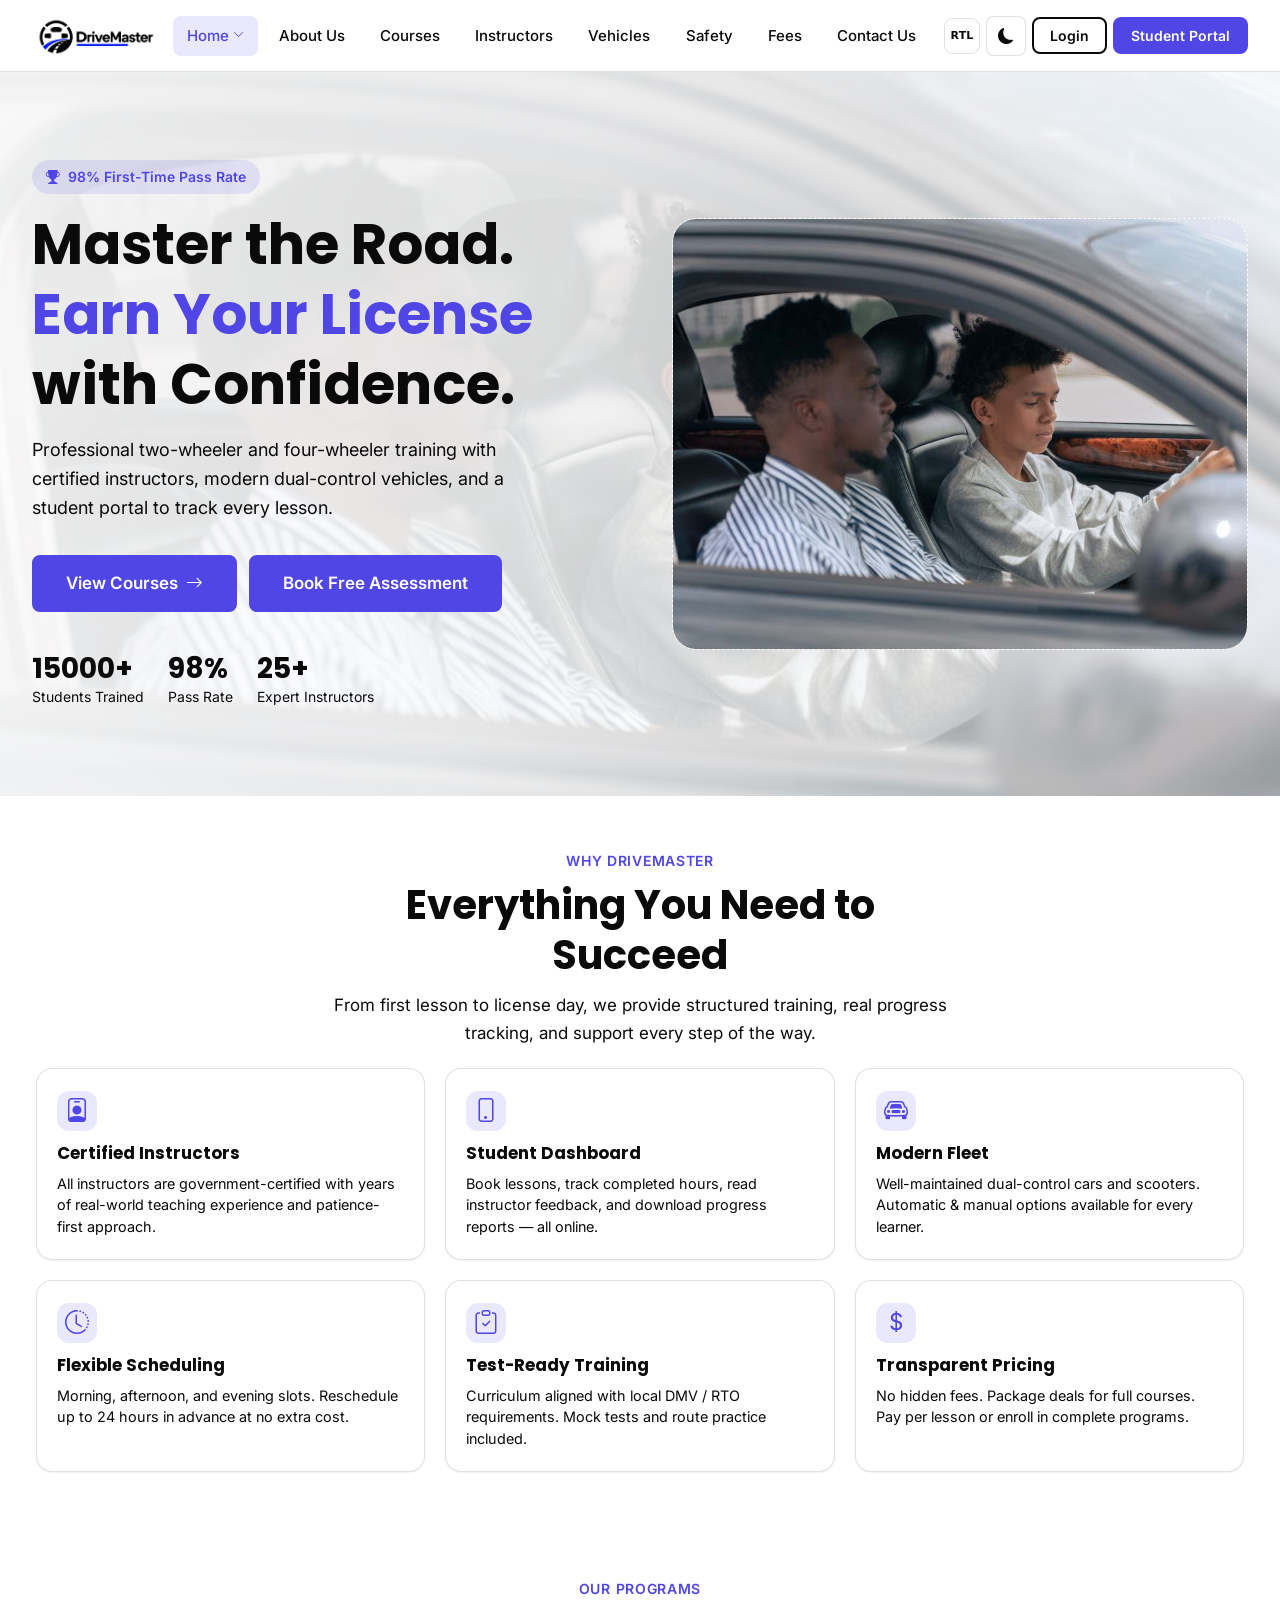
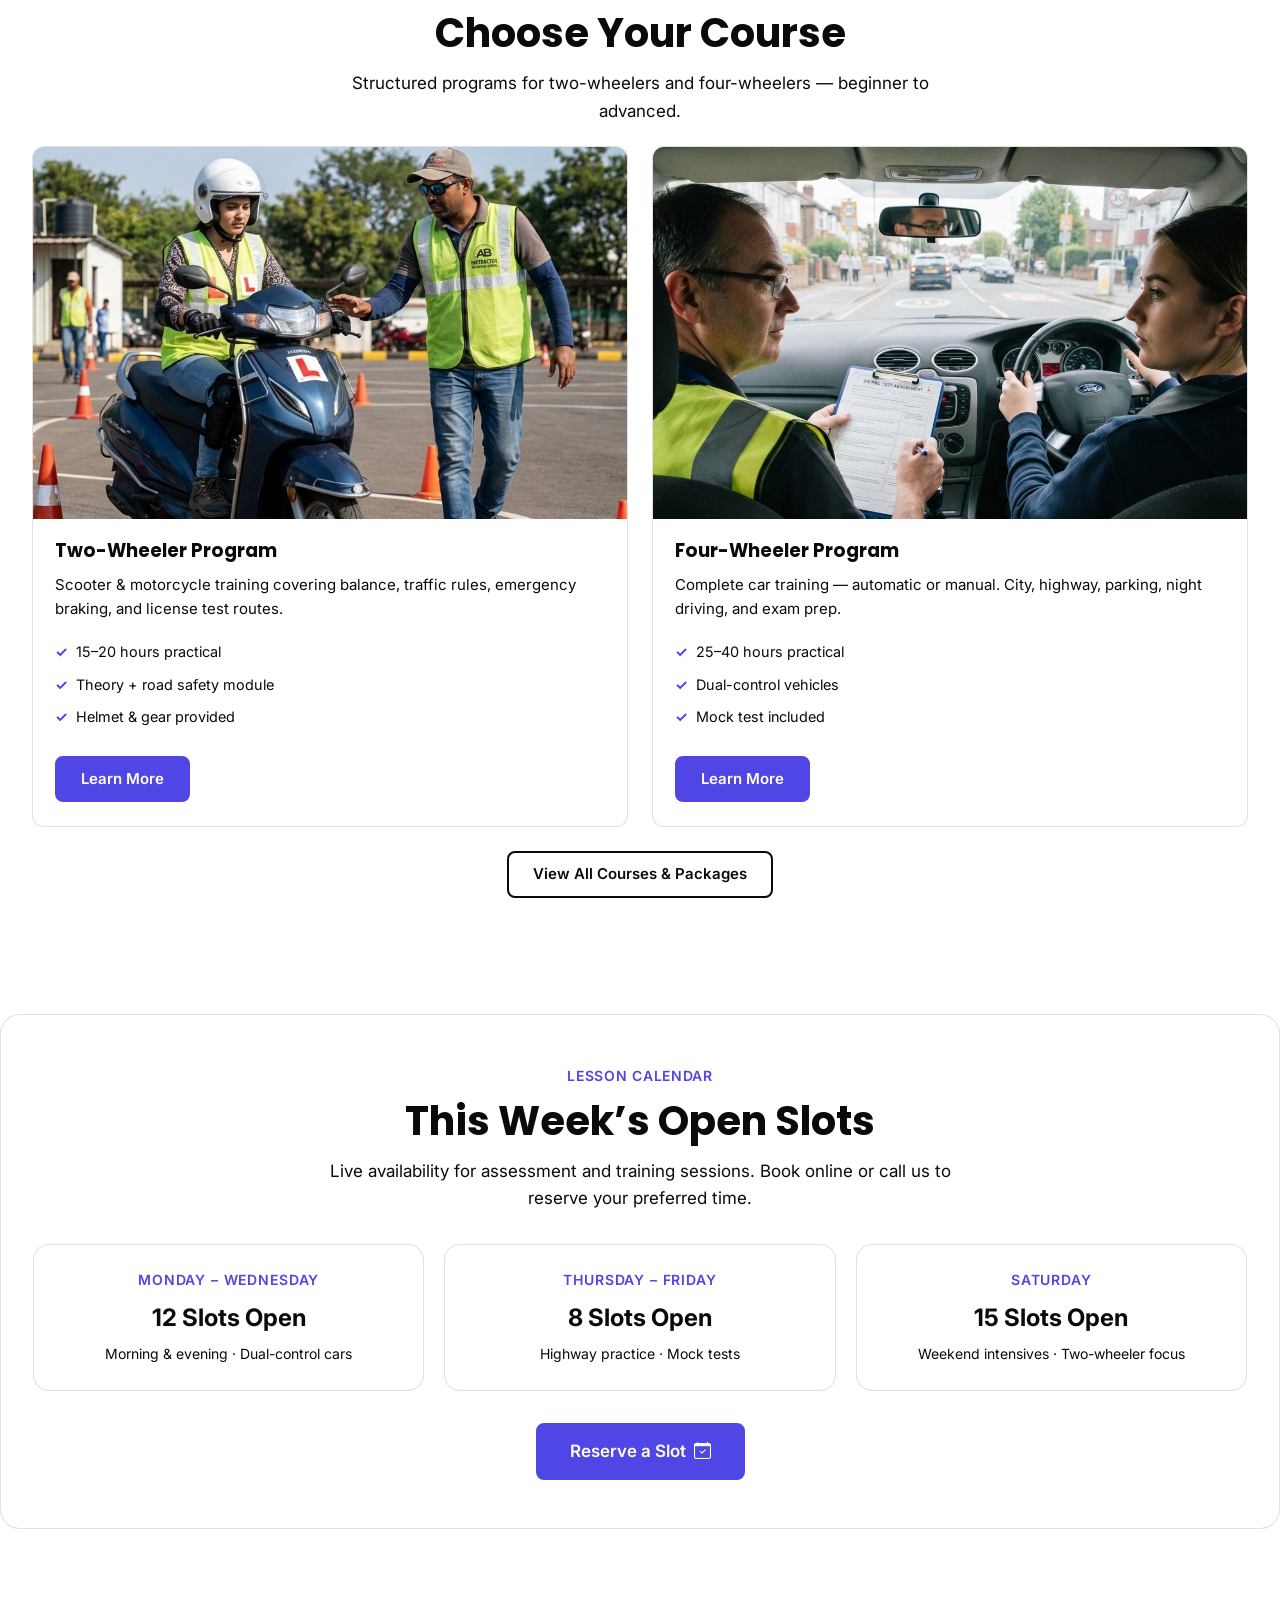
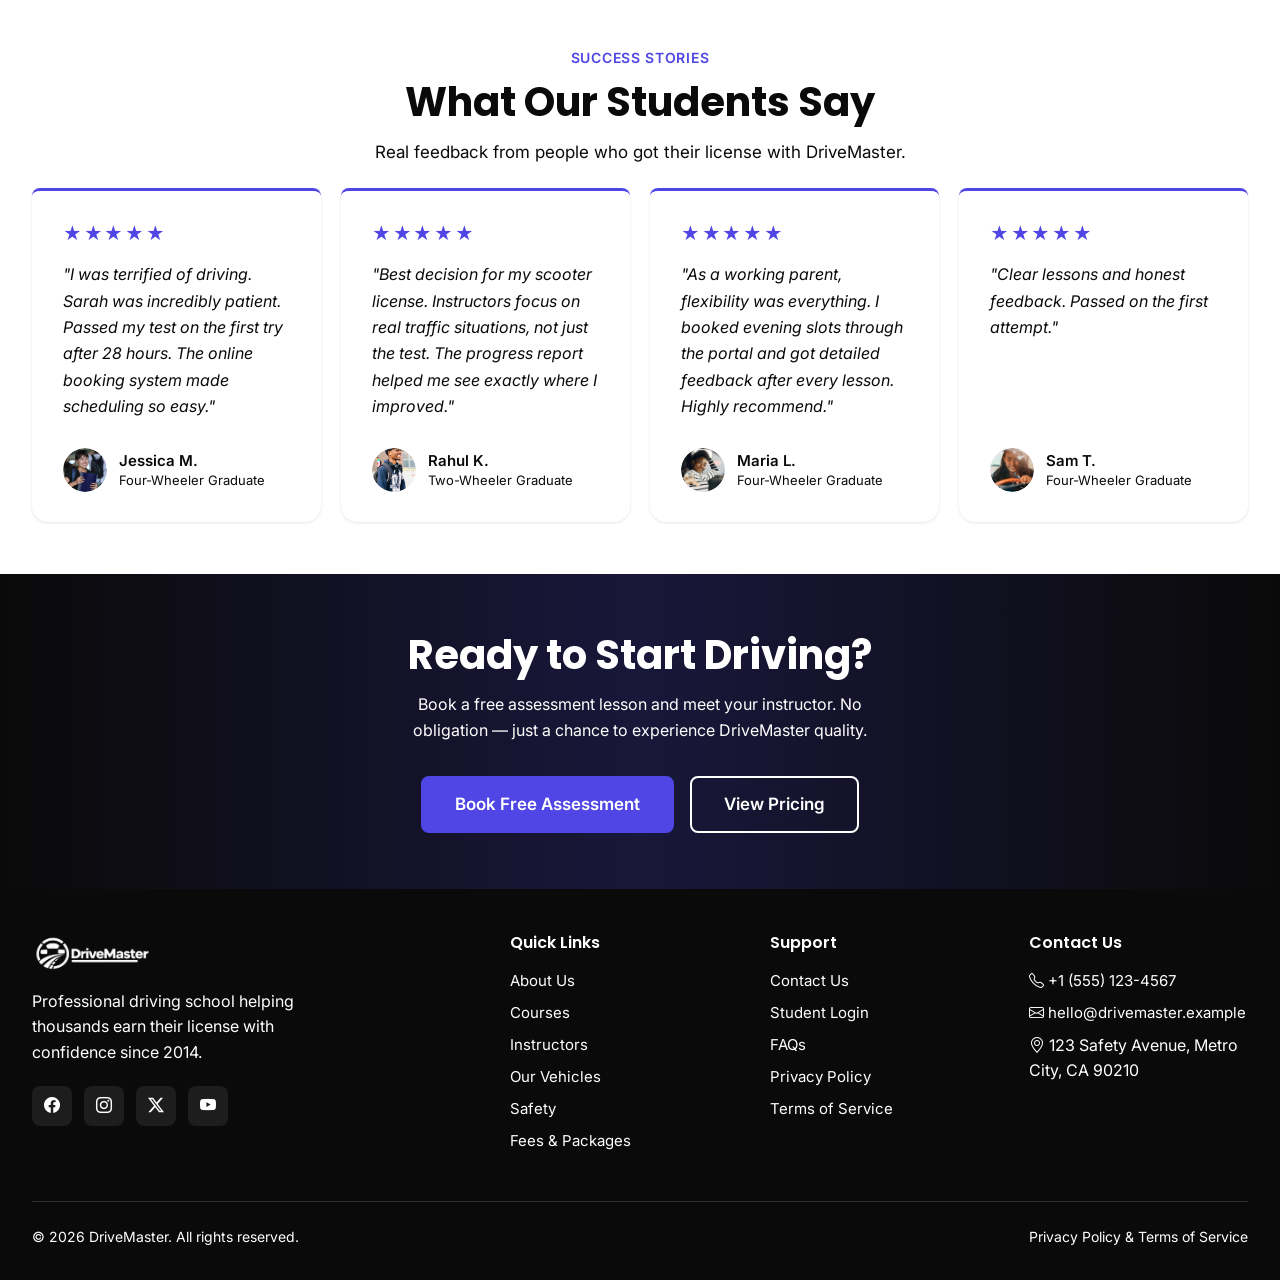
==== commit 097aa61b: "Add files via upload" ====
--- a/index.html
+++ b/index.html
@@ -1,35 +1,32 @@
 <!DOCTYPE html>
-<html lang="en" data-theme="light">
+
+<html data-theme="light" lang="en">
 <head>
-  <meta charset="UTF-8">
-  <meta name="viewport" content="width=device-width, initial-scale=1.0">
-  <title>DriveMaster – Professional Driving School & License Training</title>
-  <meta name="description" content="Learn to drive with confidence. DriveMaster offers two-wheeler & four-wheeler courses with certified instructors, high pass rates, and flexible lesson booking.">
-  <meta name="keywords" content="driving school, learn to drive, license training, driving lessons, two-wheeler, four-wheeler">
-  <meta name="author" content="DriveMaster">
-  <link rel="canonical" href="https://example.com/">
-  
-  <!-- Open Graph -->
-  <meta property="og:title" content="DriveMaster – Professional Driving School">
-  <meta property="og:description" content="High pass rates, certified instructors, flexible scheduling. Start your driving journey today.">
-  <meta property="og:type" content="website">
-  <meta property="og:url" content="https://example.com/">
-  
-  <!-- Fonts -->
-  <link rel="preconnect" href="https://fonts.googleapis.com">
-  <link rel="preconnect" href="https://fonts.gstatic.com" crossorigin>
-  <link href="https://fonts.googleapis.com/css2?family=Inter:wght@400;500;600;700&family=Poppins:wght@600;700;800&display=swap" rel="stylesheet">
-  
-  <!-- Icons -->
-  <link rel="stylesheet" href="https://cdn.jsdelivr.net/npm/bootstrap-icons@1.11.3/font/bootstrap-icons.min.css">
-  
-  <!-- Styles -->
-  <link rel="stylesheet" href="assets/css/style.css">
-  <link rel="stylesheet" href="assets/css/dark-mode.css">
-  <link rel="stylesheet" href="assets/css/rtl.css">
-  
-  <!-- Structured Data -->
-  <script type="application/ld+json">
+<link rel="icon" type="image/svg+xml" href="assets/images/favicon.svg">
+<meta charset="utf-8"/>
+<meta content="width=device-width, initial-scale=1.0" name="viewport"/>
+<title>DriveMaster – Professional Driving School &amp; License Training</title>
+<meta content="Learn to drive with confidence. DriveMaster offers two-wheeler &amp; four-wheeler courses with certified instructors, high pass rates, and flexible lesson booking." name="description"/>
+<meta content="driving school, learn to drive, license training, driving lessons, two-wheeler, four-wheeler" name="keywords"/>
+<meta content="DriveMaster" name="author"/>
+<link href="https://example.com/" rel="canonical"/>
+<!-- Open Graph -->
+<meta content="DriveMaster – Professional Driving School" property="og:title"/>
+<meta content="High pass rates, certified instructors, flexible scheduling. Start your driving journey today." property="og:description"/>
+<meta content="website" property="og:type"/>
+<meta content="https://example.com/" property="og:url"/>
+<!-- Fonts -->
+<link href="https://fonts.googleapis.com" rel="preconnect"/>
+<link crossorigin="" href="https://fonts.gstatic.com" rel="preconnect"/>
+<link href="https://fonts.googleapis.com/css2?family=Inter:wght@400;500;600;700&amp;family=Poppins:wght@600;700;800&amp;display=swap" rel="stylesheet"/>
+<!-- Icons -->
+<link href="https://cdn.jsdelivr.net/npm/bootstrap-icons@1.11.3/font/bootstrap-icons.min.css" rel="stylesheet"/>
+<!-- Styles -->
+<link href="assets/css/style.css" rel="stylesheet"/>
+<link href="assets/css/dark-mode.css" rel="stylesheet"/>
+<link href="assets/css/rtl.css" rel="stylesheet"/>
+<!-- Structured Data -->
+<script type="application/ld+json">
   {
     "@context": "https://schema.org",
     "@type": "DrivingSchool",
@@ -52,404 +49,389 @@
     }
   }
   </script>
+<link rel="stylesheet" href="assets/css/dm-enhancements.css">
 </head>
-<body class="home-main">
-  <!-- Header -->
-  <header class="header">
-    <div class="container header-inner">
-      <a href="index.html" class="logo"><img src="assets/images/logo.png" alt="DriveMaster" class="logo-img"></a>
-      
-      <nav class="nav" aria-label="Main navigation">
-        <div class="nav-item-dropdown">
-        <a href="index.html" class="nav-link active">Home <i class="bi bi-chevron-down" style="font-size:0.7rem;"></i></a>
-        <div class="nav-dropdown">
-          <a href="index.html" class="active">Home 1 (Main)</a>
-          <a href="index-night.html" class="">Home 2 (Night)</a>
-        </div>
-      </div>
-        <a href="about.html" class="nav-link">About Us</a>
-        <a href="courses.html" class="nav-link">Courses</a>
-        <a href="instructors.html" class="nav-link">Instructors</a>
-        <a href="vehicles.html" class="nav-link">Vehicles</a>
-        <a href="fees.html" class="nav-link">Fees</a>
-        <a href="contact.html" class="nav-link">Contact Us</a>
-      </nav>
-      
-      <div class="header-actions">
-        <button class="theme-toggle" data-theme-toggle aria-label="Toggle dark mode">
-          <i class="bi bi-sun-fill icon-sun"></i>
-          <i class="bi bi-moon-fill icon-moon"></i>
-        </button>
-        <a href="login.html" class="btn btn-outline btn-sm lg:flex" style="display:none;">Login</a>
-        <a href="login.html" class="btn btn-primary btn-sm">Student Portal</a>
-        <button class="mobile-menu-btn" data-mobile-menu-open aria-label="Open menu">
-          <i class="bi bi-list" style="font-size:1.5rem;"></i>
-        </button>
-      </div>
-    </div>
-  </header>
-  
-  <!-- Mobile Nav -->
-  <div class="mobile-nav" data-mobile-nav>
-    <div class="mobile-nav-header">
-      <a href="index.html" class="logo"><img src="assets/images/logo.png" alt="DriveMaster" class="logo-img"></a>
-      <button data-mobile-menu-close aria-label="Close menu" class="btn btn-ghost btn-icon">
-        <i class="bi bi-x-lg" style="font-size:1.25rem;"></i>
-      </button>
-    </div>
-    <nav class="mobile-nav-links">
-      <a href="index.html" class="active">Home</a>
-      <div class="mobile-nav-dropdown">
-        <a href="index.html" class="active">Home 1 (Main)</a>
-        <a href="index-night.html" class="">Home 2 (Night)</a>
-      </div>
-      <a href="about.html">About Us</a>
-      <a href="courses.html">Courses</a>
-      <a href="instructors.html">Instructors</a>
-      <a href="vehicles.html">Vehicles</a>
-      <a href="fees.html">Fees</a>
-      <a href="contact.html">Contact Us</a>
-      <a href="login.html" class="btn btn-primary" style="margin-top:1rem;">Student Portal</a>
-    </nav>
-  </div>
-  
-  <main>
-    <!-- Hero -->
-    <section class="hero">
-      <div class="container">
-        <div class="hero-grid">
-          <div class="anim-fade-up">
-            <div class="hero-badge">
-              <i class="bi bi-trophy-fill"></i>
+<body class="home-main reviewed-home">
+<!-- Header -->
+<header class="header">
+<div class="container header-inner">
+<a class="logo" href="index.html"><img alt="DriveMaster" class="logo-img" src="assets/images/logo.png"/></a>
+<nav aria-label="Main navigation" class="nav">
+<div class="nav-item-dropdown">
+<a class="nav-link active" href="index.html">Home <i class="bi bi-chevron-down" style="font-size:0.7rem;"></i></a>
+<div class="nav-dropdown">
+<a class="active" href="index.html">Home 1 (Main)</a>
+<a class="" href="index-night.html">Home 2 (Night)</a>
+</div>
+</div>
+<a class="nav-link" href="about.html">About Us</a>
+<a class="nav-link" href="courses.html">Courses</a>
+<a class="nav-link" href="instructors.html">Instructors</a>
+<a class="nav-link" href="vehicles.html">Vehicles</a><a class="nav-link" href="safety.html">Safety</a>
+<a class="nav-link" href="fees.html">Fees</a>
+<a class="nav-link" href="contact.html">Contact Us</a>
+</nav>
+<div class="header-actions">
+<button type="button" class="dm-rtl-toggle" data-rtl-toggle aria-label="Switch to right-to-left layout" aria-pressed="false" title="Switch to RTL"><i class="bi bi-text-paragraph" aria-hidden="true"></i></button>
+<button aria-label="Toggle dark mode" class="theme-toggle" data-theme-toggle="">
+<i class="bi bi-sun-fill icon-sun"></i>
+<i class="bi bi-moon-fill icon-moon"></i>
+</button>
+<a class="btn btn-outline btn-sm lg:flex" href="login.html" style="display:none;">Login</a>
+<a class="btn btn-primary btn-sm" href="login.html">Student Portal</a>
+<button aria-label="Open menu" class="mobile-menu-btn" data-mobile-menu-open="">
+<i class="bi bi-list" style="font-size:1.5rem;"></i>
+</button>
+</div>
+</div>
+</header>
+<!-- Mobile Nav -->
+<div class="mobile-nav" data-mobile-nav="">
+<div class="mobile-nav-header">
+<a class="logo" href="index.html"><img alt="DriveMaster" class="logo-img" src="assets/images/logo.png"/></a>
+<button aria-label="Close menu" class="btn btn-ghost btn-icon" data-mobile-menu-close="">
+<i class="bi bi-x-lg" style="font-size:1.25rem;"></i>
+</button>
+</div>
+<nav class="mobile-nav-links">
+<a class="active" href="index.html">Home</a>
+<div class="mobile-nav-dropdown">
+<a class="active" href="index.html">Home 1 (Main)</a>
+<a class="" href="index-night.html">Home 2 (Night)</a>
+</div>
+<a href="about.html">About Us</a>
+<a href="courses.html">Courses</a>
+<a href="instructors.html">Instructors</a>
+<a href="vehicles.html">Vehicles</a><a class="" href="safety.html">Safety</a>
+<a href="fees.html">Fees</a>
+<a href="contact.html">Contact Us</a>
+<a class="btn btn-primary" href="login.html" style="margin-top:1rem;">Student Portal</a>
+</nav>
+</div>
+<main>
+<!-- Hero -->
+<section class="hero">
+<div class="container">
+<div class="hero-grid">
+<div class="anim-fade-up">
+<div class="hero-badge">
+<i class="bi bi-trophy-fill"></i>
               98% First-Time Pass Rate
             </div>
-            <h1 class="hero-title">
-              Master the Road.<br>
-              <span>Earn Your License</span> with Confidence.
+<h1 class="hero-title">
+              Master the Road.<br/>
+<span>Earn Your License</span> with Confidence.
             </h1>
-            <p class="hero-desc">
+<p class="hero-desc">
               Professional two-wheeler and four-wheeler training with certified instructors, modern dual-control vehicles, and a student portal to track every lesson.
             </p>
-            <div class="hero-actions">
-              <a href="courses.html" class="btn btn-primary btn-lg">
+<div class="hero-actions">
+<a class="btn btn-primary btn-lg" href="courses.html">
                 View Courses <i class="bi bi-arrow-right"></i>
-              </a>
-              <a href="contact.html" class="btn btn-outline btn-lg">Book Free Assessment</a>
-            </div>
-            <div class="hero-stats">
-              <div class="hero-stat">
-                <div class="hero-stat-value" data-counter="15000" data-suffix="+">0</div>
-                <div class="hero-stat-label">Students Trained</div>
-              </div>
-              <div class="hero-stat">
-                <div class="hero-stat-value" data-counter="98" data-suffix="%">0</div>
-                <div class="hero-stat-label">Pass Rate</div>
-              </div>
-              <div class="hero-stat">
-                <div class="hero-stat-value" data-counter="25" data-suffix="+">0</div>
-                <div class="hero-stat-label">Expert Instructors</div>
-              </div>
-            </div>
-          </div>
-          <div class="hero-image-wrapper anim-fade-up anim-delay-2">
-            <div class="img-box img-box-hero">
-              <img src="assets/images/hero.jpg" alt="Student learning to drive with instructor" onerror="this.style.display='none'; this.parentElement.classList.add('show-placeholder');">
-              <span class="img-placeholder-label">📷 hero.jpg<br><small>Put your file in assets/images/hero.jpg</small></span>
-            </div>
-            <div class="hero-float-card bottom-left">
-              <div class="hero-float-icon" style="background:var(--accent-soft);color:var(--accent);">
-                <i class="bi bi-shield-check"></i>
-              </div>
-              <div>
-                <strong style="display:block;font-size:0.9375rem;">Fully Insured</strong>
-                <span style="font-size:0.8125rem;color:var(--text-muted);">Dual-control vehicles</span>
-              </div>
-            </div>
-            <div class="hero-float-card top-right">
-              <div class="hero-float-icon" style="background:var(--accent-soft);color:var(--accent)">
-                <i class="bi bi-calendar-check"></i>
-              </div>
-              <div>
-                <strong style="display:block;font-size:0.9375rem;">Flexible Booking</strong>
-                <span style="font-size:0.8125rem;color:var(--text-muted);">Online portal</span>
-              </div>
-            </div>
-          </div>
-        </div>
-      </div>
-    </section>
-    
-    <!-- Features -->
-    <section class="section">
-      <div class="container">
-        
-        <div class="section-header">
-          <span class="section-label">Why DriveMaster</span>
-          <h2 class="section-title">Everything You Need to Succeed</h2>
-          <p class="section-desc">From first lesson to license day, we provide structured training, real progress tracking, and support every step of the way.</p>
-        </div>
-        <div class="features-grid section-cards-soft">
-          <div class="card">
-            <div class="card-body">
-              <div class="card-icon"><i class="bi bi-person-badge"></i></div>
-              <h3>Certified Instructors</h3>
-              <p>All instructors are government-certified with years of real-world teaching experience and patience-first approach.</p>
-            </div>
-          </div>
-          <div class="card">
-            <div class="card-body">
-              <div class="card-icon"><i class="bi bi-phone"></i></div>
-              <h3>Student Dashboard</h3>
-              <p>Book lessons, track completed hours, read instructor feedback, and download progress reports — all online.</p>
-            </div>
-          </div>
-          <div class="card">
-            <div class="card-body">
-              <div class="card-icon"><i class="bi bi-car-front"></i></div>
-              <h3>Modern Fleet</h3>
-              <p>Well-maintained dual-control cars and scooters. Automatic &amp; manual options available for every learner.</p>
-            </div>
-          </div>
-          <div class="card">
-            <div class="card-body">
-              <div class="card-icon"><i class="bi bi-clock-history"></i></div>
-              <h3>Flexible Scheduling</h3>
-              <p>Morning, afternoon, and evening slots. Reschedule up to 24 hours in advance at no extra cost.</p>
-            </div>
-          </div>
-          <div class="card">
-            <div class="card-body">
-              <div class="card-icon"><i class="bi bi-clipboard-check"></i></div>
-              <h3>Test-Ready Training</h3>
-              <p>Curriculum aligned with local DMV / RTO requirements. Mock tests and route practice included.</p>
-            </div>
-          </div>
-          <div class="card">
-            <div class="card-body">
-              <div class="card-icon"><i class="bi bi-currency-dollar"></i></div>
-              <h3>Transparent Pricing</h3>
-              <p>No hidden fees. Package deals for full courses. Pay per lesson or enroll in complete programs.</p>
-            </div>
-          </div>
-        </div>
-</div>
-    </section>
-    
-    
-    </section>
-
-    <!-- Our Programs -->
-    <section class="section bg-secondary">
-      <div class="container">
-        <div class="section-header">
-          <span class="section-label">Our Programs</span>
-          <h2 class="section-title">Choose Your Course</h2>
-          <p class="section-desc">Structured programs for two-wheelers and four-wheelers — beginner to advanced.</p>
-        </div>
-        <div class="course-pair">
-          <article class="course-card course-card--accent">
-            <div class="img-box img-box-card">
-              <img src="assets/images/course-two-wheeler.jpg" alt="Two-wheeler training" onerror="this.style.display='none';this.parentElement.classList.add('show-placeholder');">
-              <span class="img-placeholder-label">📷 course-two-wheeler.jpg</span>
-            </div>
-            <div class="course-card-body">
-              <h3>Two-Wheeler Program</h3>
-              <p>Scooter &amp; motorcycle training covering balance, traffic rules, emergency braking, and license test routes.</p>
-              <ul class="course-points">
-                <li>15–20 hours practical</li>
-                <li>Theory + road safety module</li>
-                <li>Helmet &amp; gear provided</li>
-              </ul>
-              <a href="courses.html#two-wheeler" class="btn btn-primary">Learn More</a>
-            </div>
-          </article>
-          <article class="course-card course-card--outline">
-            <div class="img-box img-box-card">
-              <img src="assets/images/course-four-wheeler.jpg" alt="Four-wheeler training" onerror="this.style.display='none';this.parentElement.classList.add('show-placeholder');">
-              <span class="img-placeholder-label">📷 course-four-wheeler.jpg</span>
-            </div>
-            <div class="course-card-body">
-              <h3>Four-Wheeler Program</h3>
-              <p>Complete car training — automatic or manual. City, highway, parking, night driving, and exam prep.</p>
-              <ul class="course-points">
-                <li>25–40 hours practical</li>
-                <li>Dual-control vehicles</li>
-                <li>Mock test included</li>
-              </ul>
-              <a href="courses.html#four-wheeler" class="btn btn-outline">Learn More</a>
-            </div>
-          </article>
-        </div>
-        <div class="text-center course-pair-cta">
-          <a href="courses.html" class="btn btn-outline">View All Courses &amp; Packages</a>
-        </div>
-      </div>
-    </section>
-
-    <!-- Testimonials -->
-    <section class="section">
-      <div class="container">
-        <div class="section-header anim-fade-up">
-          <span class="section-label">Success Stories</span>
-          <h2 class="section-title">What Our Students Say</h2>
-          <p class="section-desc">Real feedback from people who got their license with DriveMaster.</p>
-        </div>
-        <div class="features-grid is-4 section-cards-quote">
-          <div class="testimonial-card anim-fade-up">
-            <div class="testimonial-stars">★★★★★</div>
-            <p class="testimonial-text">"I was terrified of driving. Sarah was incredibly patient. Passed my test on the first try after 28 hours. The online booking system made scheduling so easy."</p>
-            <div class="testimonial-author">
-              <div class="img-box img-box-avatar">
-              <img src="assets/images/testimonial-1.jpg" alt="Jessica M." onerror="this.style.display='none'; this.parentElement.classList.add('show-placeholder');">
-              <span class="img-placeholder-label">📷 testimonial-1.jpg<br><small>Put your file in assets/images/testimonial-1.jpg</small></span>
-            </div>
-              <div>
-                <div class="testimonial-name">Jessica M.</div>
-                <div class="testimonial-role">Four-Wheeler Graduate</div>
-              </div>
-            </div>
-          </div>
-          <div class="testimonial-card anim-fade-up">
-            <div class="testimonial-stars">★★★★★</div>
-            <p class="testimonial-text">"Best decision for my scooter license. Instructors focus on real traffic situations, not just the test. The progress report helped me see exactly where I improved."</p>
-            <div class="testimonial-author">
-              <div class="img-box img-box-avatar">
-              <img src="assets/images/testimonial-2.jpg" alt="Rahul K." onerror="this.style.display='none'; this.parentElement.classList.add('show-placeholder');">
-              <span class="img-placeholder-label">📷 testimonial-2.jpg<br><small>Put your file in assets/images/testimonial-2.jpg</small></span>
-            </div>
-              <div>
-                <div class="testimonial-name">Rahul K.</div>
-                <div class="testimonial-role">Two-Wheeler Graduate</div>
-              </div>
-            </div>
-          </div>
-          <div class="testimonial-card anim-fade-up">
-            <div class="testimonial-stars">★★★★★</div>
-            <p class="testimonial-text">"As a working parent, flexibility was everything. I booked evening slots through the portal and got detailed feedback after every lesson. Highly recommend."</p>
-            <div class="testimonial-author">
-              <div class="img-box img-box-avatar">
-              <img src="assets/images/testimonial-3.jpg" alt="Maria L." onerror="this.style.display='none'; this.parentElement.classList.add('show-placeholder');">
-              <span class="img-placeholder-label">📷 testimonial-3.jpg<br><small>Put your file in assets/images/testimonial-3.jpg</small></span>
-            </div>
-              <div>
-                <div class="testimonial-name">Maria L.</div>
-                <div class="testimonial-role">Four-Wheeler Graduate</div>
-              </div>
-            </div>
-          </div>
-
-          <div class="testimonial-card">
-            <div class="testimonial-stars">★★★★★</div>
-            <p class="testimonial-text">"Clear lessons and honest feedback. Passed on the first attempt."</p>
-            <div class="testimonial-author">
-              <div class="img-box img-box-avatar">
-              <img src="assets/images/testimonial-4.jpg" alt="Maria L." onerror="this.style.display='none'; this.parentElement.classList.add('show-placeholder');">
-              <span class="img-placeholder-label">📷 testimonial-4.jpg<br><small>Put your file in assets/images/testimonial-4.jpg</small></span>
-            </div>
-              <div>
-                <div class="testimonial-name">Sam T.</div>
-                <div class="testimonial-role">Four-Wheeler Graduate</div>
-              </div>
-            </div>
-          </div>
-        </div>
-      </div>
-    </section>
-    
-    <!-- CTA – full width with animation -->
-    <section class="cta-section anim-fade-up">
-      <div class="container">
-        <h2>Ready to Start Driving?</h2>
-        <p>Book a free assessment lesson and meet your instructor. No obligation — just a chance to experience DriveMaster quality.</p>
-        <div style="display:flex;flex-wrap:wrap;gap:1rem;justify-content:center;">
-          <a href="contact.html" class="btn btn-secondary btn-lg">Book Free Assessment</a>
-          <a href="fees.html" class="btn btn-outline btn-lg">View Pricing</a>
-        </div>
-      </div>
-    </section>
-
-    <!-- Calendar / Booking Availability (full width) -->
-    <section class="calendar-section anim-fade-up">
-      <div class="container">
-        <div class="section-header" style="margin-bottom:0;">
-          <span class="section-label">Lesson Calendar</span>
-          <h2 class="section-title">This Week’s Open Slots</h2>
-          <p class="section-desc">Live availability for assessment and training sessions. Book online or call us to reserve your preferred time.</p>
-        </div>
-        <div class="calendar-grid">
-          <div class="calendar-day-card anim-scale anim-delay-1">
-            <div class="day-name">Monday – Wednesday</div>
-            <div class="day-slots">12 Slots Open</div>
-            <div class="day-meta">Morning &amp; evening · Dual-control cars</div>
-          </div>
-          <div class="calendar-day-card anim-scale anim-delay-2">
-            <div class="day-name">Thursday – Friday</div>
-            <div class="day-slots">8 Slots Open</div>
-            <div class="day-meta">Highway practice · Mock tests</div>
-          </div>
-          <div class="calendar-day-card anim-scale anim-delay-3">
-            <div class="day-name">Saturday</div>
-            <div class="day-slots">15 Slots Open</div>
-            <div class="day-meta">Weekend intensives · Two-wheeler focus</div>
-          </div>
-        </div>
-        <div class="calendar-cta">
-          <a href="contact.html" class="btn btn-primary btn-lg">Reserve a Slot <i class="bi bi-calendar-check"></i></a>
-        </div>
-      </div>
-    </section>
-  </main>
-  
-  <!-- Footer -->
-  <footer class="footer">
-    <div class="container">
-      <div class="footer-grid">
-        <div class="footer-brand">
-          <a href="index.html" class="logo"><img src="assets/images/logo-1.png" alt="DriveMaster" class="logo-img"></a>
-          <p class="footer-desc">Professional driving school helping thousands earn their license with confidence since 2014.</p>
-          <div class="footer-social">
-            <a href="#" aria-label="Facebook"><i class="bi bi-facebook"></i></a>
-            <a href="#" aria-label="Instagram"><i class="bi bi-instagram"></i></a>
-            <a href="#" aria-label="Twitter"><i class="bi bi-twitter-x"></i></a>
-            <a href="#" aria-label="YouTube"><i class="bi bi-youtube"></i></a>
-          </div>
-        </div>
-        <div>
-          <h4 class="footer-title">Quick Links</h4>
-          <nav class="footer-links">
-            <a href="about.html">About Us</a>
-            <a href="courses.html">Courses</a>
-            <a href="instructors.html">Instructors</a>
-            <a href="vehicles.html">Our Vehicles</a>
-            <a href="fees.html">Fees & Packages</a>
-          </nav>
-        </div>
-        <div>
-          <h4 class="footer-title">Support</h4>
-          <nav class="footer-links">
-            <a href="contact.html">Contact Us</a>
-            <a href="login.html">Student Login</a>
-            <a href="faq.html">FAQs</a>
-            <a href="privacy.html">Privacy Policy</a>
-            <a href="terms.html">Terms of Service</a>
-          </nav>
-        </div>
-        <div>
-          <h4 class="footer-title">Contact Us</h4>
-          <nav class="footer-links">
-            <a href="tel:+15551234567"><i class="bi bi-telephone"></i> +1 (555) 123-4567</a>
-            <a href="mailto:hello@drivemaster.example"><i class="bi bi-envelope"></i> hello@drivemaster.example</a>
-             <span><i class="bi bi-geo-alt"></i> 123 Safety Avenue, Metro City, CA 90210</span>
-          </nav>
-        </div>
-      </div>
-      <div class="footer-bottom">
-        <span>&copy; 2026 DriveMaster. All rights reserved.</span>
-        <span>Privacy Policy & Terms of Service</span>
-      </div>
-    </div>
-  </footer>
-  
-  <script src="assets/js/main.js"></script>
+</a>
+<a class="btn btn-lg btn-primary" href="contact.html">Book Free Assessment</a>
+</div>
+<div class="hero-stats">
+<div class="hero-stat">
+<div class="hero-stat-value" data-counter="15000" data-suffix="+">0</div>
+<div class="hero-stat-label">Students Trained</div>
+</div>
+<div class="hero-stat">
+<div class="hero-stat-value" data-counter="98" data-suffix="%">0</div>
+<div class="hero-stat-label">Pass Rate</div>
+</div>
+<div class="hero-stat">
+<div class="hero-stat-value" data-counter="25" data-suffix="+">0</div>
+<div class="hero-stat-label">Expert Instructors</div>
+</div>
+</div>
+</div>
+<div class="hero-image-wrapper anim-fade-up anim-delay-2">
+<div class="img-box img-box-hero">
+<img alt="Student learning to drive with instructor" onerror="this.style.display='none'; this.parentElement.classList.add('show-placeholder');" src="assets/images/hero.jpg"/>
+
+</div>
+<div class="hero-float-card bottom-left">
+<div class="hero-float-icon" style="background:var(--accent-soft);color:var(--accent);">
+<i class="bi bi-shield-check"></i>
+</div>
+<div>
+<strong style="display:block;font-size:0.9375rem;">Fully Insured</strong>
+<span style="font-size:0.8125rem;color:var(--text-muted);">Dual-control vehicles</span>
+</div>
+</div>
+<div class="hero-float-card top-right">
+<div class="hero-float-icon" style="background:var(--accent-soft);color:var(--accent)">
+<i class="bi bi-calendar-check"></i>
+</div>
+<div>
+<strong style="display:block;font-size:0.9375rem;">Flexible Booking</strong>
+<span style="font-size:0.8125rem;color:var(--text-muted);">Online portal</span>
+</div>
+</div>
+</div>
+</div>
+</div>
+</section>
+<!-- Features -->
+<section class="section">
+<div class="container">
+<div class="section-header">
+<span class="section-label">Why DriveMaster</span>
+<h2 class="section-title">Everything You Need to Succeed</h2>
+<p class="section-desc">From first lesson to license day, we provide structured training, real progress tracking, and support every step of the way.</p>
+</div>
+<div class="features-grid section-cards-soft">
+<div class="card">
+<div class="card-body">
+<div class="card-icon"><i class="bi bi-person-badge"></i></div>
+<h3>Certified Instructors</h3>
+<p>All instructors are government-certified with years of real-world teaching experience and patience-first approach.</p>
+</div>
+</div>
+<div class="card">
+<div class="card-body">
+<div class="card-icon"><i class="bi bi-phone"></i></div>
+<h3>Student Dashboard</h3>
+<p>Book lessons, track completed hours, read instructor feedback, and download progress reports — all online.</p>
+</div>
+</div>
+<div class="card">
+<div class="card-body">
+<div class="card-icon"><i class="bi bi-car-front"></i></div>
+<h3>Modern Fleet</h3>
+<p>Well-maintained dual-control cars and scooters. Automatic &amp; manual options available for every learner.</p>
+</div>
+</div>
+<div class="card">
+<div class="card-body">
+<div class="card-icon"><i class="bi bi-clock-history"></i></div>
+<h3>Flexible Scheduling</h3>
+<p>Morning, afternoon, and evening slots. Reschedule up to 24 hours in advance at no extra cost.</p>
+</div>
+</div>
+<div class="card">
+<div class="card-body">
+<div class="card-icon"><i class="bi bi-clipboard-check"></i></div>
+<h3>Test-Ready Training</h3>
+<p>Curriculum aligned with local DMV / RTO requirements. Mock tests and route practice included.</p>
+</div>
+</div>
+<div class="card">
+<div class="card-body">
+<div class="card-icon"><i class="bi bi-currency-dollar"></i></div>
+<h3>Transparent Pricing</h3>
+<p>No hidden fees. Package deals for full courses. Pay per lesson or enroll in complete programs.</p>
+</div>
+</div>
+</div>
+</div>
+</section>
+<!-- Our Programs -->
+<section class="section bg-secondary">
+<div class="container">
+<div class="section-header">
+<span class="section-label">Our Programs</span>
+<h2 class="section-title">Choose Your Course</h2>
+<p class="section-desc">Structured programs for two-wheelers and four-wheelers — beginner to advanced.</p>
+</div>
+<div class="course-pair">
+<article class="course-card course-card--accent">
+<div class="img-box img-box-card">
+<img alt="Two-wheeler training" onerror="this.style.display='none';this.parentElement.classList.add('show-placeholder');" src="assets/images/two-wheeler-training-session.jpg"/>
+
+</div>
+<div class="course-card-body">
+<h3>Two-Wheeler Program</h3>
+<p>Scooter &amp; motorcycle training covering balance, traffic rules, emergency braking, and license test routes.</p>
+<ul class="course-points">
+<li>15–20 hours practical</li>
+<li>Theory + road safety module</li>
+<li>Helmet &amp; gear provided</li>
+</ul>
+<a class="btn btn-primary" href="courses.html#two-wheeler">Learn More</a>
+</div>
+</article>
+<article class="course-card course-card--outline">
+<div class="img-box img-box-card">
+<img alt="Four-wheeler training" onerror="this.style.display='none';this.parentElement.classList.add('show-placeholder');" src="assets/images/four-wheeler-instructor-lesson.jpg"/>
+
+</div>
+<div class="course-card-body">
+<h3>Four-Wheeler Program</h3>
+<p>Complete car training — automatic or manual. City, highway, parking, night driving, and exam prep.</p>
+<ul class="course-points">
+<li>25–40 hours practical</li>
+<li>Dual-control vehicles</li>
+<li>Mock test included</li>
+</ul>
+<a class="btn btn-primary" href="courses.html#four-wheeler">Learn More</a>
+</div>
+</article>
+</div>
+<div class="text-center course-pair-cta">
+<a class="btn btn-outline" href="courses.html">View All Courses &amp; Packages</a>
+</div>
+</div>
+</section>
+<!-- Testimonials -->
+<section class="calendar-section anim-fade-up">
+<div class="container">
+<div class="section-header" style="margin-bottom:0;">
+<span class="section-label">Lesson Calendar</span>
+<h2 class="section-title">This Week’s Open Slots</h2>
+<p class="section-desc">Live availability for assessment and training sessions. Book online or call us to reserve your preferred time.</p>
+</div>
+<div class="calendar-grid">
+<div class="calendar-day-card anim-scale anim-delay-1">
+<div class="day-name">Monday – Wednesday</div>
+<div class="day-slots">12 Slots Open</div>
+<div class="day-meta">Morning &amp; evening · Dual-control cars</div>
+</div>
+<div class="calendar-day-card anim-scale anim-delay-2">
+<div class="day-name">Thursday – Friday</div>
+<div class="day-slots">8 Slots Open</div>
+<div class="day-meta">Highway practice · Mock tests</div>
+</div>
+<div class="calendar-day-card anim-scale anim-delay-3">
+<div class="day-name">Saturday</div>
+<div class="day-slots">15 Slots Open</div>
+<div class="day-meta">Weekend intensives · Two-wheeler focus</div>
+</div>
+</div>
+<div class="calendar-cta">
+<a class="btn btn-primary btn-lg" href="contact.html">Reserve a Slot <i class="bi bi-calendar-check"></i></a>
+</div>
+</div>
+</section><section class="section">
+<div class="container">
+<div class="section-header anim-fade-up">
+<span class="section-label">Success Stories</span>
+<h2 class="section-title">What Our Students Say</h2>
+<p class="section-desc">Real feedback from people who got their license with DriveMaster.</p>
+</div>
+<div class="features-grid is-4 section-cards-quote">
+<div class="testimonial-card anim-fade-up">
+<div class="testimonial-stars">★★★★★</div>
+<p class="testimonial-text">"I was terrified of driving. Sarah was incredibly patient. Passed my test on the first try after 28 hours. The online booking system made scheduling so easy."</p>
+<div class="testimonial-author">
+<div class="img-box img-box-avatar">
+<img alt="Jessica M." onerror="this.style.display='none'; this.parentElement.classList.add('show-placeholder');" src="assets/images/testimonial-1.jpg"/>
+
+</div>
+<div>
+<div class="testimonial-name">Jessica M.</div>
+<div class="testimonial-role">Four-Wheeler Graduate</div>
+</div>
+</div>
+</div>
+<div class="testimonial-card anim-fade-up">
+<div class="testimonial-stars">★★★★★</div>
+<p class="testimonial-text">"Best decision for my scooter license. Instructors focus on real traffic situations, not just the test. The progress report helped me see exactly where I improved."</p>
+<div class="testimonial-author">
+<div class="img-box img-box-avatar">
+<img alt="Rahul K." onerror="this.style.display='none'; this.parentElement.classList.add('show-placeholder');" src="assets/images/testimonial-2.jpg"/>
+
+</div>
+<div>
+<div class="testimonial-name">Rahul K.</div>
+<div class="testimonial-role">Two-Wheeler Graduate</div>
+</div>
+</div>
+</div>
+<div class="testimonial-card anim-fade-up">
+<div class="testimonial-stars">★★★★★</div>
+<p class="testimonial-text">"As a working parent, flexibility was everything. I booked evening slots through the portal and got detailed feedback after every lesson. Highly recommend."</p>
+<div class="testimonial-author">
+<div class="img-box img-box-avatar">
+<img alt="Maria L." onerror="this.style.display='none'; this.parentElement.classList.add('show-placeholder');" src="assets/images/testimonial-3.jpg"/>
+
+</div>
+<div>
+<div class="testimonial-name">Maria L.</div>
+<div class="testimonial-role">Four-Wheeler Graduate</div>
+</div>
+</div>
+</div>
+<div class="testimonial-card">
+<div class="testimonial-stars">★★★★★</div>
+<p class="testimonial-text">"Clear lessons and honest feedback. Passed on the first attempt."</p>
+<div class="testimonial-author">
+<div class="img-box img-box-avatar">
+<img alt="Maria L." onerror="this.style.display='none'; this.parentElement.classList.add('show-placeholder');" src="assets/images/testimonial-4.jpg"/>
+
+</div>
+<div>
+<div class="testimonial-name">Sam T.</div>
+<div class="testimonial-role">Four-Wheeler Graduate</div>
+</div>
+</div>
+</div>
+</div>
+</div>
+</section><section class="cta-section anim-fade-up">
+<div class="container">
+<h2>Ready to Start Driving?</h2>
+<p>Book a free assessment lesson and meet your instructor. No obligation — just a chance to experience DriveMaster quality.</p>
+<div style="display:flex;flex-wrap:wrap;gap:1rem;justify-content:center;">
+<a class="btn btn-secondary btn-lg btn-primary" href="contact.html">Book Free Assessment</a>
+<a class="btn btn-outline btn-lg" href="fees.html">View Pricing</a>
+</div>
+</div>
+</section>
+<!-- CTA – full width with animation -->
+<!-- Calendar / Booking Availability (full width) -->
+</main>
+<!-- Footer -->
+<footer class="footer">
+<div class="container">
+<div class="footer-grid">
+<div class="footer-brand">
+<a class="logo" href="index.html"><img alt="DriveMaster" class="logo-img" src="assets/images/logo-1.png"/></a>
+<p class="footer-desc">Professional driving school helping thousands earn their license with confidence since 2014.</p>
+<div class="footer-social">
+<a aria-label="Facebook" href="#"><i class="bi bi-facebook"></i></a>
+<a aria-label="Instagram" href="#"><i class="bi bi-instagram"></i></a>
+<a aria-label="Twitter" href="#"><i class="bi bi-twitter-x"></i></a>
+<a aria-label="YouTube" href="#"><i class="bi bi-youtube"></i></a>
+</div>
+</div>
+<div>
+<h4 class="footer-title">Quick Links</h4>
+<nav class="footer-links">
+<a href="about.html">About Us</a>
+<a href="courses.html">Courses</a>
+<a href="instructors.html">Instructors</a>
+<a href="vehicles.html">Our Vehicles</a><a class="" href="safety.html">Safety</a>
+<a href="fees.html">Fees &amp; Packages</a>
+</nav>
+</div>
+<div>
+<h4 class="footer-title">Support</h4>
+<nav class="footer-links">
+<a href="contact.html">Contact Us</a>
+<a href="login.html">Student Login</a>
+<a href="faq.html">FAQs</a>
+<a href="privacy.html">Privacy Policy</a>
+<a href="terms.html">Terms of Service</a>
+</nav>
+</div>
+<div>
+<h4 class="footer-title">Contact Us</h4>
+<nav class="footer-links">
+<a href="tel:+15551234567"><i class="bi bi-telephone"></i> +1 (555) 123-4567</a>
+<a href="mailto:hello@drivemaster.example"><i class="bi bi-envelope"></i> hello@drivemaster.example</a>
+<span><i class="bi bi-geo-alt"></i> 123 Safety Avenue, Metro City, CA 90210</span>
+</nav>
+</div>
+</div>
+<div class="footer-bottom">
+<span>© 2026 DriveMaster. All rights reserved.</span>
+<span>Privacy Policy &amp; Terms of Service</span>
+</div>
+</div>
+</footer>
+<script src="assets/js/main.js"></script>
+<script src="assets/js/dm-enhancements.js"></script>
 </body>
 </html>
--- a/assets/css/style.css
+++ b/assets/css/style.css
@@ -2850,3 +2850,106 @@
 .home-night .hero {
   background-image: linear-gradient(160deg, rgba(10,10,10,0.88) 0%, rgba(10,10,10,0.78) 50%, rgba(10,10,10,0.7) 100%), url('../images/home-night.jpg') !important;
 }
+
+/* Feedback review: spacing, CTA hierarchy and responsive navigation */
+.reviewed-home .calendar-section { background:var(--bg-secondary); color:var(--text-primary); }
+.reviewed-home .calendar-section .container { background:var(--bg-card); border:1px solid var(--border-color); border-radius:1.25rem; padding:clamp(1.25rem,4vw,3rem); }
+.reviewed-home .calendar-section + .section { padding-top:clamp(3rem,6vw,5rem); }
+.reviewed-home .testimonial-card, .testimonial-card {padding:clamp(1.25rem,2.5vw,2rem); min-width:0; height:100%; display:flex; flex-direction:column; gap:.8rem;}
+.testimonial-card .testimonial-author, .testimonial-card .testimonial-person {margin-top:auto; display:flex;align-items:center;gap:.75rem;min-width:0;}
+.testimonial-card img {width:44px;height:44px;object-fit:cover;border-radius:50%;flex-shrink:0;}
+.story-copy {font-size:1rem!important;line-height:1.8!important;}
+.center-name {text-align:center;}
+.review-grid {display:grid;grid-template-columns:repeat(4,minmax(0,1fr));gap:1.25rem;}
+.review-tile {padding:1.75rem;border:1px solid var(--border-color);border-radius:1rem;background:var(--bg-card);min-width:0;}
+.review-tile h3 {font-size:1.1rem;margin:.75rem 0;}.review-tile p {line-height:1.7;color:var(--text-secondary);}
+.review-step {font-weight:800;color:var(--accent);font-size:1.5rem;}
+.review-actions {display:flex;justify-content:center;gap:1rem;flex-wrap:wrap;margin-top:1.5rem;}
+.review-pricing .pricing-card {height:100%;display:flex;flex-direction:column;}
+.review-pricing .pricing-card .btn {margin-top:auto;}
+.review-pricing .pricing-card:not(.featured) {background:var(--bg-card)!important;color:var(--text-primary)!important;border-color:var(--border-color)!important;}
+.review-pricing .pricing-card:not(.featured) :is(h3,h4,p,li,.pricing-price) {color:var(--text-primary)!important;}
+.review-addons {background:var(--bg-secondary);}.review-benefits {background:var(--bg-primary);}.review-faq {background:var(--bg-secondary);}
+.cta-section .btn-primary, .bottom-cta-strip .btn-primary {background:var(--accent)!important;color:#fff!important;border-color:var(--accent)!important;}
+.header-inner {min-width:0;}.header-actions {min-width:0;}
+@media(max-width:1023px){.header-inner {display:flex;align-items:center;justify-content:space-between;gap:.5rem;}.header-actions{margin-left:auto;gap:.4rem;}.mobile-menu-btn{display:inline-flex;flex:0 0 40px;align-items:center;justify-content:center;}.header-actions .btn-sm {white-space:nowrap;}}
+@media(max-width:767px){.review-grid{grid-template-columns:repeat(2,minmax(0,1fr));}.hero-grid{grid-template-columns:minmax(0,1fr)!important;}.section .container,.cta-section .container{min-width:0;}}
+@media(max-width:390px){.header-inner{gap:.25rem}.header-actions{gap:.25rem}.header-actions .btn-sm{font-size:.7rem;padding:.5rem .55rem;}.header-actions .theme-toggle{width:34px;height:34px;flex:0 0 34px}.mobile-menu-btn{width:36px;min-width:36px;padding:.25rem}.logo-img{max-width:112px;height:auto}.review-grid{grid-template-columns:minmax(0,1fr)}.container{width:100%;max-width:100%;padding-left:1rem;padding-right:1rem;}.header-actions .btn{min-width:0;}}
+
+/* Feedback issue 3: Home1 success stories — readable, consistently aligned cards. */
+.reviewed-home .section-cards-quote { align-items: stretch; gap: clamp(1rem, 2vw, 1.5rem); }
+.reviewed-home .section-cards-quote > .testimonial-card {
+  display: flex; flex-direction: column; min-width: 0; height: 100%;
+  padding: clamp(1.375rem, 2.4vw, 2rem); gap: 0;
+}
+.reviewed-home .section-cards-quote .testimonial-stars { margin: 0 0 1rem; line-height: 1.3; }
+.reviewed-home .section-cards-quote .testimonial-text {
+  margin: 0 0 1.5rem; line-height: 1.65; overflow-wrap: anywhere;
+  display: block; overflow: visible; max-height: none;
+}
+.reviewed-home .section-cards-quote .testimonial-author {
+  margin-top: auto; padding-top: .25rem; display: flex; align-items: center;
+  gap: .75rem; min-width: 0;
+}
+.reviewed-home .section-cards-quote .testimonial-author > div:last-child { min-width: 0; }
+.reviewed-home .section-cards-quote .img-box-avatar { width: 44px; height: 44px; flex: 0 0 44px; overflow: hidden; border-radius: 50%; }
+.reviewed-home .section-cards-quote .img-box-avatar img { display: block; width: 100%; height: 100%; object-fit: cover; }
+.reviewed-home .section-cards-quote .testimonial-name,
+.reviewed-home .section-cards-quote .testimonial-role { overflow-wrap: anywhere; line-height: 1.4; }
+
+/* Feedback issue 4: distinguish Home1 calendar from the final dark CTA. */
+.reviewed-home .calendar-section { background:var(--bg-secondary) !important; color:var(--text-primary); }
+.reviewed-home .calendar-section::before { display:none; }
+.reviewed-home .calendar-section .container { background:var(--bg-card); border:1px solid var(--border-color); border-radius:1.25rem; padding:clamp(1.25rem,4vw,3rem); }
+.reviewed-home .calendar-section .section-title { color:var(--text-primary); }
+.reviewed-home .calendar-section .section-desc { color:var(--text-secondary); }
+.reviewed-home .calendar-day-card { background:var(--bg-secondary); border:1px solid var(--border-color); }
+.reviewed-home .calendar-day-card .day-slots { color:var(--text-primary); }
+.reviewed-home .calendar-day-card .day-meta { color:var(--text-secondary); }
+.reviewed-home .calendar-day-card:hover { background:var(--bg-card); border-color:var(--accent); }
+
+/* Issue 7: About testimonials */
+.section-cards-quote > .testimonial-card { display:flex; flex-direction:column; gap:1rem; padding:clamp(1.5rem,2.4vw,2rem); height:100%; min-width:0; }
+.section-cards-quote .testimonial-text { display:block; overflow:visible; max-height:none; -webkit-line-clamp:unset; line-clamp:unset; white-space:normal; text-overflow:clip; margin:0; }
+.section-cards-quote .testimonial-author { display:flex; align-items:center; gap:.85rem; margin-top:auto; padding-top:.65rem; }
+.section-cards-quote .testimonial-avatar { display:block; width:48px; height:48px; flex:0 0 48px; border-radius:50%; object-fit:cover; }
+.section-cards-quote .testimonial-author > div { min-width:0; }
+
+/* Issue 8: Courses training process */
+.dm-training-process { background: var(--bg-secondary, #f7f7fb); }
+.dm-process-grid { display:grid; grid-template-columns:repeat(4,minmax(0,1fr)); gap:1.25rem; }
+.dm-process-card { min-width:0; background:var(--bg-card,#fff); border:1px solid var(--border-color,#e4e4eb); border-radius:18px; overflow:hidden; display:flex; flex-direction:column; }
+.dm-process-photo { aspect-ratio: 4/3; overflow:hidden; background:#e9e9ee; }
+.dm-process-photo img { display:block; width:100%; height:100%; object-fit:cover; }
+.dm-process-body { padding:1.5rem; flex:1; }
+.dm-process-number { color:var(--primary,#4f46e5); font-weight:700; font-size:.78rem; letter-spacing:.08em; }
+.dm-process-body h3 { margin:.7rem 0; font-size:1.2rem; }
+.dm-process-body p { margin:0; line-height:1.65; }
+@media(max-width:991px){.dm-process-grid{grid-template-columns:repeat(2,minmax(0,1fr));}}
+@media(max-width:575px){.dm-process-grid{grid-template-columns:1fr;}.dm-process-body{padding:1.25rem;}}
+
+/* Pricing package CTAs: consistent brand-primary treatment (Issue 10) */
+.fees-page .review-pricing .pricing-card .btn-primary {
+  display:inline-flex!important;align-items:center;justify-content:center;
+  width:100%;max-width:190px;min-height:46px;padding:.75rem 1.1rem!important;
+  margin-top:auto;background:#4f46e5!important;border:2px solid #4f46e5!important;
+  color:#fff!important;font-weight:700;text-align:center;line-height:1.25;
+}
+.fees-page .review-pricing .pricing-card.tone-accent .btn-primary {
+  background:#4f46e5!important;border-color:#4f46e5!important;color:#fff!important;
+}
+.fees-page .review-pricing .pricing-card .btn-primary:hover {filter:brightness(.91);}
+.fees-page .review-pricing .pricing-card .btn-primary:focus-visible {outline:3px solid #a5b4fc;outline-offset:3px;}
+
+/* Issue 16: FAQ and final CTA */
+.contact-faq-section{background:var(--bg-secondary);padding-block:clamp(3rem,6vw,5rem)}
+.contact-faq-intro{text-align:center;max-width:38rem;margin:.7rem auto 0;color:var(--text-secondary)}
+.contact-faq-grid{align-items:stretch;gap:1.25rem}
+.contact-faq-grid .card{height:100%;border:1px solid var(--border-color);border-top:3px solid var(--accent);border-radius:18px;background:var(--bg-primary);box-shadow:0 8px 24px rgba(0,0,0,.045)}
+.contact-faq-grid .card-body{padding:clamp(1.25rem,2.5vw,2rem)}
+.contact-faq-grid h3{font-size:1.1rem;line-height:1.35;margin-bottom:.75rem}
+.contact-faq-grid p{line-height:1.65;margin:0}
+.contact-final-cta{margin:0!important;border-radius:0!important}
+.contact-final-cta .btn-outline{border-color:#fff!important;color:#fff!important}
+@media(max-width:767px){.contact-faq-grid{grid-template-columns:repeat(2,minmax(0,1fr));gap:.85rem}.contact-faq-grid .card-body{padding:1.1rem}}
+@media(max-width:420px){.contact-faq-grid{grid-template-columns:minmax(0,1fr)}.contact-final-cta .btn{max-width:100%;white-space:normal}}
--- a/assets/css/dm-enhancements.css
+++ b/assets/css/dm-enhancements.css
@@ -0,0 +1,310 @@
+/* RTL control and dashboard responsive enhancements */
+.dm-rtl-toggle{display:inline-flex;align-items:center;justify-content:center;flex:0 0 36px;width:36px;height:36px;border:1px solid var(--border-color);border-radius:9px;background:var(--bg-primary);color:var(--text-primary);cursor:pointer;font-size:1.1rem}
+.dm-rtl-toggle[aria-pressed="true"]{background:var(--accent);color:white;border-color:var(--accent)}
+.header-actions{min-width:0}.header-inner{min-width:0}
+@media(max-width:420px){.header-actions{gap:.2rem!important}.dm-rtl-toggle{flex-basis:30px;width:30px;height:32px}.header-actions .btn-primary{font-size:.65rem!important;padding:.45rem .4rem!important}.header-actions .theme-toggle{width:30px!important;height:32px!important;flex-basis:30px!important}.mobile-menu-btn{flex-basis:32px!important;width:32px!important;min-width:32px!important}.logo-img{max-width:96px!important}}
+.dashboard-layout,.dashboard-main,.dashboard-topbar{min-width:0}.dashboard-main{max-width:100%;overflow-x:hidden}.dashboard-main img,.dashboard-main canvas{max-width:100%}.dashboard-main table{width:100%}.dashboard-main .table-responsive{overflow-x:auto;max-width:100%}
+@media(max-width:1023px){.dashboard-sidebar{max-width:min(300px,85vw)}.dashboard-topbar{gap:.5rem;flex-wrap:wrap}.dashboard-main{width:100%;margin-inline:0!important}.dashboard-main .container{max-width:100%}}
+@media(max-width:600px){.dashboard-main{padding-inline:0!important}.dashboard-topbar{padding:1rem!important}.dashboard-topbar>div{min-width:0}.dashboard-topbar strong{overflow-wrap:anywhere}.dashboard-content{padding:1rem!important}.dashboard-stats,.dashboard-grid{grid-template-columns:minmax(0,1fr)!important}.dashboard-main .card{min-width:0}}
+[dir="rtl"] .dashboard-sidebar{left:auto;right:0}[dir="rtl"] .dashboard-main{margin-left:0}[dir="rtl"] .dashboard-nav-item{text-align:right}[dir="rtl"] .dashboard-topbar{direction:rtl}
+
+/* Position-only RTL: preserve English text, digits, labels and input content. */
+html[dir="rtl"] body{direction:rtl}
+html[dir="rtl"] :is(h1,h2,h3,h4,h5,h6,p,span,a,label,button,li,td,th,input,textarea,select,option){unicode-bidi:normal}
+html[dir="rtl"] :is(input,textarea,select){direction:ltr;text-align:left}
+html[dir="rtl"] :is(.section-header,.section-title,.section-desc,.testimonial-text,.testimonial-name,.testimonial-role,.pricing-card,.card-body,.auth-card,.dashboard-content){direction:ltr}
+html[dir="rtl"] :is(.header-inner,.header-actions,.footer-grid,.dashboard-topbar){direction:rtl}
+html[dir="rtl"] :is(.nav,.header-actions,.hero-actions,.hero-stats,.auth-tabs,.footer-bottom,.breadcrumb,.pricing-features li){flex-direction:row}
+html[dir="rtl"] .header-actions{margin-left:0;margin-right:auto}
+html[dir="rtl"] .mobile-nav{right:auto;left:0}
+html[dir="rtl"] .dashboard-sidebar{right:0;left:auto}
+html[dir="rtl"] .dashboard-main{margin-left:0}
+html[dir="rtl"] .auth-card{direction:rtl;text-align:right}
+/* Login display controls are an independent row: no overlap with logo or tabs. */
+.auth-card{position:relative;min-width:0;max-width:100%;box-sizing:border-box}
+.auth-display-controls{display:flex;align-items:center;justify-content:center;gap:.5rem;position:static;margin:1.25rem auto 0;width:max-content;max-width:100%}
+.auth-display-controls .dm-rtl-toggle,.auth-display-controls .theme-toggle{display:inline-flex;align-items:center;justify-content:center;position:static!important;inset:auto!important;margin:0!important;flex:0 0 38px;width:38px;height:38px}
+.auth-tabs{display:flex;width:100%;min-width:0}
+.auth-tabs .auth-tab{flex:1 1 0;min-width:0;text-align:center}
+.auth-header{padding-inline:0;text-align:center}
+.auth-card :is(.form-label,.form-input,.form-select){text-align:left}
+@media(max-width:420px){.auth-card{width:calc(100% - 1.5rem);padding:clamp(1rem,5vw,1.5rem)}.auth-display-controls .dm-rtl-toggle,.auth-display-controls .theme-toggle{flex-basis:38px;width:38px;height:38px}.auth-header .logo-img{max-width:150px!important}}
+
+/* Login RTL: mirror layout only, preserve English content */
+html[dir="rtl"] .auth-card{direction:rtl;text-align:right}
+html[dir="rtl"] .auth-tabs{direction:rtl!important;flex-direction:row!important}
+html[dir="rtl"] .auth-card :is(.form-label,.form-input,.form-select){text-align:right}
+html[dir="rtl"] .auth-card :is(input[type="email"],input[type="password"],input[type="tel"]){direction:ltr;text-align:right}
+html[dir="rtl"] .auth-card :is(.auth-header,.auth-tab){text-align:center}
+html[dir="rtl"] .auth-display-controls{direction:rtl}
+html[dir="rtl"] .auth-card .bi-arrow-left{display:inline-block;transform:scaleX(-1)}
+
+/* Login width and spacing: desktop / tablet / phone. Scoped to login only. */
+.auth-page{width:100%;min-height:100svh;padding:clamp(12px,3vw,32px);box-sizing:border-box;overflow-x:clip}
+.auth-page .auth-card{width:100%;max-width:420px;min-width:0;margin-inline:auto;padding:clamp(18px,3vw,30px);box-sizing:border-box}
+.auth-page .auth-card :is(form,.form-group,.form-input,.form-select,.btn){max-width:100%;min-width:0;box-sizing:border-box}
+.auth-page .auth-card .auth-tabs{width:100%;min-width:0}
+.auth-page .auth-card .auth-display-controls{max-width:100%;margin:18px auto 0}
+@media(max-width:767px){.auth-page{align-items:center;padding:20px 16px}.auth-page .auth-card{max-width:420px;padding:24px 20px}}
+@media(max-width:420px){.auth-page{padding:12px}.auth-page .auth-card{max-width:100%;padding:20px 16px;border-radius:14px}.auth-page .auth-card .auth-tabs{margin-bottom:20px}}
+@media(max-width:340px){.auth-page .auth-card{padding:16px 12px}}
+
+/* Explicit RTL/LTR icon label for the layout switch. */
+.dm-rtl-toggle .dm-direction-label{display:inline-block;direction:ltr;unicode-bidi:isolate;font:700 11px/1 system-ui,sans-serif;letter-spacing:.01em}
+
+/* Home 2: distinct editorial evening concept; scoped to avoid Home 1 changes */
+.night-v2{--n2-ink:#151b2d;--n2-accent:#f7ba43;--n2-muted:#5e6675;color:var(--n2-ink)}.night-v2 *{box-sizing:border-box}.night-v2 h1,.night-v2 h2,.night-v2 h3{line-height:1.15}.night-v2 p{line-height:1.7}.n2-hero{background:#151b2d;color:white;padding:clamp(52px,7vw,105px) 0;overflow:hidden}.n2-hero-grid{display:grid;grid-template-columns:1fr 1fr;align-items:center;gap:clamp(30px,5vw,85px)}.n2-eyebrow,.n2-kicker{display:inline-flex;align-items:center;gap:9px;font-size:.76rem;letter-spacing:.13em;font-weight:800}.n2-eyebrow{color:#f7ba43}.n2-hero h1{font-size:clamp(2.8rem,6vw,5.7rem);letter-spacing:-.055em;margin:22px 0}.n2-hero h1 em{font-style:normal;color:#f7ba43}.n2-hero-copy>p{max-width:510px;color:#d4d8e1;font-size:1.08rem}.n2-actions{display:flex;align-items:center;flex-wrap:wrap;gap:22px;margin:30px 0}.n2-text-link{color:white;text-decoration:none;font-weight:700}.n2-proof{display:flex;flex-wrap:wrap;gap:18px;color:#e6e8ef;font-size:.84rem}.n2-proof i{color:#f7ba43}.n2-hero-visual{position:relative;min-width:0}.n2-hero-visual>img{width:100%;height:clamp(320px,38vw,540px);object-fit:cover;border-radius:180px 180px 22px 22px;display:block}.n2-floating{position:absolute;inset:auto -12px 22px auto;display:flex;align-items:center;gap:13px;padding:16px 20px;background:#fff;color:#151b2d;border-radius:14px;box-shadow:0 14px 35px #0003}.n2-floating i{font-size:1.6rem;color:#bc821d}.n2-floating strong,.n2-floating small{display:block}.n2-floating small{color:#687180}.n2-ticker{background:#f7ba43;padding:17px 0}.n2-ticker-inner{display:flex;justify-content:space-between;gap:15px;flex-wrap:wrap;font-size:.76rem;font-weight:800;letter-spacing:.04em}.n2-section{padding:clamp(60px,8vw,110px) 0}.n2-heading{max-width:700px;margin-bottom:38px}.n2-kicker{color:#a26b0d}.n2-heading h2,.n2-split h2,.n2-faq h2,.n2-final h2{font-size:clamp(2rem,4vw,3.6rem);letter-spacing:-.04em;margin:12px 0 16px}.n2-heading p,.n2-split p,.n2-faq p{color:#5e6675}.n2-benefits{display:grid;grid-template-columns:repeat(3,minmax(0,1fr));gap:18px}.n2-benefits article{position:relative;padding:34px 28px;border:1px solid #e4e6ec;border-radius:18px;background:#fff}.n2-benefits article>i{font-size:2rem;color:#c2871b}.n2-benefits h3{font-size:1.3rem;margin:20px 0 10px}.n2-benefits p{color:#5e6675;margin:0}.n2-number{position:absolute;right:25px;top:24px;color:#a4aab4;font-size:.8rem}.n2-split{padding:clamp(60px,8vw,100px) 0;background:#f4f3ef}.n2-split-grid{display:grid;grid-template-columns:1fr 1fr;align-items:center;gap:clamp(28px,6vw,90px)}.n2-split-image img{width:100%;height:540px;max-height:70vw;object-fit:cover;border-radius:22px 130px 22px 22px;display:block}.n2-steps{margin:24px 0}.n2-steps>div{display:flex;gap:18px;padding:16px 0;border-bottom:1px solid #d9d9d6}.n2-steps b{color:#a26b0d}.n2-steps strong,.n2-steps small{display:block}.n2-steps small{color:#5e6675;margin-top:5px}.n2-paths{background:#fff}.n2-path-grid{display:grid;grid-template-columns:repeat(2,minmax(0,1fr));gap:22px}.n2-path-grid article{overflow:hidden;background:#151b2d;color:white;border-radius:20px}.n2-path-grid img{display:block;width:100%;height:270px;object-fit:cover}.n2-path-grid article>div{padding:28px}.n2-path-grid span{font-size:.76rem;letter-spacing:.12em;color:#f7ba43;font-weight:800}.n2-path-grid h3{font-size:1.8rem;margin:13px 0}.n2-path-grid p{color:#d4d8e1}.n2-path-grid a{display:inline-block;color:#f7ba43;font-weight:700;text-decoration:none;margin-top:12px}.n2-faq{background:#f4f3ef;padding:clamp(60px,7vw,95px) 0}.n2-faq-grid{display:grid;grid-template-columns:.85fr 1.15fr;gap:clamp(30px,6vw,85px)}.n2-faq-list details{background:#fff;border:1px solid #e4e6ec;border-radius:12px;padding:20px 24px;margin-bottom:12px}.n2-faq-list summary{cursor:pointer;font-weight:700}.n2-faq-list details p{margin:14px 0 0}.n2-final{text-align:center;background:#151b2d;color:white;padding:clamp(65px,8vw,110px) 0}.n2-final .n2-kicker{color:#f7ba43}.n2-final p{color:#d4d8e1;margin:0 auto 28px}.night-v2 .btn-primary{background:#f7ba43;border-color:#f7ba43;color:#151b2d}.night-v2 .btn-primary:hover{background:#ffce69;border-color:#ffce69;color:#151b2d}html[dir="rtl"] .night-v2 .n2-floating{inset:auto auto 22px -12px}html[dir="rtl"] .night-v2 .n2-number{right:auto;left:25px}@media(max-width:900px){.n2-hero-grid,.n2-split-grid,.n2-faq-grid{grid-template-columns:1fr}.n2-hero-visual>img{height:400px}.n2-benefits{grid-template-columns:repeat(2,minmax(0,1fr))}.n2-split-image img{height:400px;max-height:none}}@media(max-width:600px){.n2-hero{padding:50px 0}.n2-hero h1{font-size:clamp(2.6rem,11vw,4rem)}.n2-hero-visual>img{height:310px}.n2-floating{right:0;bottom:12px;padding:12px}.n2-benefits,.n2-path-grid{grid-template-columns:1fr}.n2-ticker-inner{justify-content:center;text-align:center}.n2-ticker-inner span:first-child{width:100%}.n2-path-grid img{height:220px}.n2-split-image img{height:300px}.n2-actions{align-items:flex-start;flex-direction:column}.n2-benefits article{padding:26px 22px}}
+
+/* Home 2: use existing DriveMaster black / white / accent palette only. */
+.night-v2{--n2-ink:var(--black);--n2-accent:var(--accent);--n2-muted:var(--text-secondary);color:var(--text-primary);overflow-x:clip}
+.night-v2 .n2-hero,.night-v2 .n2-final,.night-v2 .n2-path-grid article{background:var(--black);color:var(--white)}
+.night-v2 .n2-hero :is(h1,h2,h3),.night-v2 .n2-final :is(h1,h2,h3),.night-v2 .n2-path-grid h3{color:var(--white)}
+.night-v2 .n2-hero :is(p,.n2-proof),.night-v2 .n2-final p,.night-v2 .n2-path-grid p{color:var(--white)}
+.night-v2 .n2-eyebrow,.night-v2 .n2-hero h1 em,.night-v2 .n2-proof i,.night-v2 .n2-path-grid span,.night-v2 .n2-path-grid a,.night-v2 .n2-final .n2-kicker{color:var(--accent)}
+.night-v2 .n2-kicker,.night-v2 .n2-benefits article>i,.night-v2 .n2-steps b,.night-v2 .n2-floating i{color:var(--accent)}
+.night-v2 .n2-ticker{background:var(--accent);color:var(--white)}
+.night-v2 .n2-split,.night-v2 .n2-faq{background:var(--bg-primary)}
+.night-v2 .n2-section,.night-v2 .n2-paths{background:var(--bg-primary)}
+.night-v2 .n2-benefits article,.night-v2 .n2-faq-list details,.night-v2 .n2-floating{background:var(--bg-card);color:var(--text-primary);border-color:var(--border-color)}
+.night-v2 .n2-benefits h3,.night-v2 .n2-faq-list summary,.night-v2 .n2-floating strong{color:var(--text-primary)}
+.night-v2 :is(.n2-heading p,.n2-benefits p,.n2-split p,.n2-faq p,.n2-steps small,.n2-faq-list details p,.n2-floating small){color:var(--text-secondary)}
+.night-v2 .n2-number{color:var(--accent)}
+.night-v2 .n2-steps>div{border-color:var(--border-color)}
+.night-v2 .btn-primary{background:var(--accent);border-color:var(--accent);color:var(--white)}
+.night-v2 .btn-primary:hover{background:var(--accent);border-color:var(--accent);color:var(--white);filter:brightness(.9)}
+.night-v2 .n2-text-link{color:var(--white)}
+/* No overlapping text or buttons at desktop, tablet, mobile or RTL. */
+.night-v2 :is(.n2-hero-grid,.n2-split-grid,.n2-faq-grid,.n2-benefits,.n2-path-grid)>*{min-width:0}
+.night-v2 :is(h1,h2,h3,p,a,summary,small){overflow-wrap:break-word}
+.night-v2 :is(.n2-hero-copy,.n2-split-copy,.n2-path-grid article>div){position:relative;z-index:1}
+.night-v2 .n2-hero-visual{isolation:isolate}
+.night-v2 .n2-floating{max-width:min(90%,280px);z-index:2;inset:auto 0 18px auto}
+.night-v2 .n2-floating>div{min-width:0}
+.night-v2 .n2-floating small{line-height:1.4}
+.night-v2 .n2-hero h1{line-height:1.12;overflow:visible}
+.night-v2 .n2-actions .btn{white-space:normal;text-align:center;max-width:100%}
+.night-v2 .n2-path-grid article{min-width:0}
+.night-v2 .n2-path-grid img{position:static}
+html[dir="rtl"] .night-v2 .n2-floating{inset:auto auto 18px 0}
+@media(max-width:900px){.night-v2 .n2-hero-grid,.night-v2 .n2-split-grid,.night-v2 .n2-faq-grid{gap:32px}.night-v2 .n2-hero-visual{max-width:650px;width:100%;margin-inline:auto}}
+@media(max-width:600px){.night-v2 .n2-hero h1{font-size:clamp(2.35rem,10vw,3.8rem)}.night-v2 .n2-hero-visual>img{height:300px}.night-v2 .n2-floating{max-width:85%;padding:10px 12px}.night-v2 .n2-benefits,.night-v2 .n2-path-grid{grid-template-columns:minmax(0,1fr)}.night-v2 .n2-hero-copy>p{font-size:1rem}.night-v2 .n2-ticker-inner{gap:9px}}
+/* Gentle reveal; no hidden content if scripting is unavailable. */
+@keyframes n2-rise{from{opacity:0;transform:translateY(18px)}to{opacity:1;transform:translateY(0)}}
+.night-v2 .n2-hero-copy,.night-v2 .n2-hero-visual{animation:n2-rise .75s ease both}
+.night-v2 .n2-hero-visual{animation-delay:.12s}
+.night-v2 .n2-reveal{transition:opacity .65s ease,transform .65s ease}
+.night-v2.n2-motion-ready .n2-reveal:not(.n2-visible){opacity:0;transform:translateY(18px)}
+.night-v2.n2-motion-ready .n2-reveal.n2-visible{opacity:1;transform:translateY(0)}
+.night-v2 .n2-benefits article,.night-v2 .n2-path-grid article{transition:transform .25s ease,box-shadow .25s ease}
+.night-v2 .n2-benefits article:hover,.night-v2 .n2-path-grid article:hover{transform:translateY(-4px);box-shadow:var(--shadow-lg)}
+@media(prefers-reduced-motion:reduce){.night-v2 *, .night-v2 *::before,.night-v2 *::after{animation:none!important;transition:none!important;transform:none!important;opacity:1!important}}
+
+/* Home 2: explicit, complete light/dark surfaces; site palette only. */
+html[data-theme="light"] .night-v2{color:var(--black);background:var(--white)}
+html[data-theme="light"] .night-v2 .n2-hero,
+html[data-theme="light"] .night-v2 .n2-final{background:var(--white);color:var(--black)}
+html[data-theme="light"] .night-v2 .n2-hero :is(h1,h2,h3,p,.n2-proof,.n2-text-link),
+html[data-theme="light"] .night-v2 .n2-final :is(h1,h2,h3,p){color:var(--black)}
+html[data-theme="light"] .night-v2 .n2-hero h1 em,
+html[data-theme="light"] .night-v2 .n2-eyebrow,
+html[data-theme="light"] .night-v2 .n2-final .n2-kicker{color:var(--accent)}
+html[data-theme="light"] .night-v2 .n2-path-grid article{background:var(--black);color:var(--white)}
+html[data-theme="light"] .night-v2 .n2-path-grid article :is(h3,p){color:var(--white)}
+html[data-theme="light"] .night-v2 .n2-section,
+html[data-theme="light"] .night-v2 .n2-split,
+html[data-theme="light"] .night-v2 .n2-faq{background:var(--white);color:var(--black)}
+html[data-theme="light"] .night-v2 :is(.n2-benefits article,.n2-faq-list details,.n2-floating){background:var(--white);color:var(--black);border:1px solid var(--border-color)}
+html[data-theme="light"] .night-v2 :is(.n2-benefits h3,.n2-faq-list summary,.n2-floating strong,.n2-heading h2,.n2-split h2,.n2-faq h2){color:var(--black)}
+html[data-theme="light"] .night-v2 :is(.n2-heading p,.n2-benefits p,.n2-split p,.n2-faq p,.n2-steps small,.n2-faq-list details p,.n2-floating small){color:var(--black)}
+html[data-theme="dark"] .night-v2{background:var(--black);color:var(--white)}
+html[data-theme="dark"] .night-v2 :is(.n2-hero,.n2-final,.n2-section,.n2-split,.n2-faq){background:var(--black);color:var(--white)}
+html[data-theme="dark"] .night-v2 :is(.n2-benefits article,.n2-faq-list details,.n2-floating){background:var(--black);color:var(--white);border:1px solid var(--white-border)}
+html[data-theme="dark"] .night-v2 :is(h1,h2,h3,p,summary,.n2-floating strong,.n2-floating small,.n2-steps small,.n2-proof,.n2-text-link){color:var(--white)}
+html[data-theme="dark"] .night-v2 :is(.n2-eyebrow,.n2-kicker,.n2-hero h1 em,.n2-final .n2-kicker,.n2-path-grid span,.n2-path-grid a){color:var(--accent)}
+.night-v2 .n2-hero-grid,.night-v2 .n2-split-grid,.night-v2 .n2-faq-grid{align-items:center}
+.night-v2 :is(.n2-hero-copy,.n2-split-copy,.n2-faq-grid>div,.n2-path-grid article>div){min-width:0;max-width:100%;overflow-wrap:anywhere}
+.night-v2 .n2-hero h1{font-size:clamp(2.3rem,5.5vw,5rem);line-height:1.18;letter-spacing:-.035em;margin:18px 0 22px}
+.night-v2 :is(.n2-heading h2,.n2-split h2,.n2-faq h2,.n2-final h2){line-height:1.2;letter-spacing:-.025em}
+.night-v2 .n2-floating{position:absolute;max-width:calc(100% - 20px);right:10px;bottom:16px;left:auto;top:auto}
+html[dir="rtl"] .night-v2 .n2-floating{left:10px;right:auto}
+.night-v2 .n2-ticker-inner span{min-width:0}
+.night-v2 .n2-benefits article,.night-v2 .n2-path-grid article{overflow:hidden}
+@media(max-width:767px){.night-v2 .n2-hero-grid,.night-v2 .n2-split-grid,.night-v2 .n2-faq-grid{grid-template-columns:minmax(0,1fr)}.night-v2 .n2-benefits,.night-v2 .n2-path-grid{grid-template-columns:minmax(0,1fr)}.night-v2 .n2-hero h1{font-size:clamp(2.2rem,9vw,3.7rem)}.night-v2 .n2-hero-visual>img{height:300px}}
+@media(max-width:400px){.night-v2 .n2-hero h1{font-size:2.2rem}.night-v2 .n2-floating{position:relative;inset:auto!important;margin:-24px 10px 0 auto;max-width:calc(100% - 20px)}.night-v2 .n2-actions .btn{width:100%}}
+/* Never hide page content during a reveal; animate without opacity gating. */
+.night-v2.n2-motion-ready .n2-reveal:not(.n2-visible){opacity:1;transform:none}
+
+/* Screenshot follow-up: stable header, Safety cards and compact auth forms. */
+.header .header-inner{width:100%;min-width:0;gap:clamp(8px,1.2vw,20px)}
+.header .logo{flex:0 0 auto;min-width:0}.header .nav{min-width:0;align-items:center;gap:clamp(2px,.55vw,12px)}
+.header .nav-link{white-space:nowrap}.header .header-actions{flex:0 0 auto;align-items:center;gap:6px}
+.header .header-actions :is(.theme-toggle,.dm-rtl-toggle){flex-shrink:0;display:inline-flex;align-items:center;justify-content:center}
+html[dir="rtl"] .header .header-inner{direction:rtl}html[dir="rtl"] .header .nav{direction:rtl}
+html[dir="rtl"] .header .header-actions{direction:rtl}
+@media(max-width:1023px){.header .header-inner{justify-content:space-between}.header .header-actions{min-width:0}.header .header-actions .btn{white-space:nowrap}.header .logo-img{max-width:130px;height:auto}}
+@media(max-width:420px){.header .header-inner{gap:5px}.header .header-actions{gap:4px}.header .header-actions .btn{font-size:10px!important;padding:8px 7px!important}.header .header-actions :is(.theme-toggle,.dm-rtl-toggle){width:30px!important;height:32px!important;flex:0 0 30px!important}.header .logo-img{max-width:100px!important}.header .menu-toggle{flex-shrink:0}}
+/* Safety cards: 3 desktop, 2+1 tablet/phone, consistent source order and spacing. */
+.safety-benefit-grid{display:grid!important;grid-template-columns:repeat(3,minmax(0,1fr))!important;gap:20px!important;align-items:stretch}
+.safety-benefit-grid>.card{min-width:0;height:100%;margin:0}.safety-benefit-grid>.card .card-body{height:100%;padding:clamp(18px,2.3vw,28px)}
+.safety-benefit-grid>.card h3{font-size:clamp(1rem,1.3vw,1.16rem);line-height:1.35}.safety-benefit-grid>.card p{font-size:clamp(.9rem,1.15vw,1rem);line-height:1.6;overflow-wrap:break-word}
+@media(max-width:1023px){.safety-benefit-grid{grid-template-columns:repeat(2,minmax(0,1fr))!important;gap:14px!important}.safety-benefit-grid>.card:last-child{grid-column:1/-1;justify-self:center;width:calc(50% - 7px)}}
+@media(max-width:520px){.safety-benefit-grid{gap:12px!important}.safety-benefit-grid>.card .card-body{padding:15px}.safety-benefit-grid>.card:last-child{width:calc(50% - 6px)}.safety-benefit-grid>.card h3{font-size:.92rem}.safety-benefit-grid>.card p{font-size:.83rem;line-height:1.5}}
+@media(max-width:380px){.safety-benefit-grid>.card .card-body{padding:12px}.safety-benefit-grid>.card:last-child{width:calc(50% - 6px)}}
+/* Auth: no oversized card, clean tabs and controls; mirror position, not wording. */
+.auth-page{width:100%;min-height:100svh;overflow-x:clip;padding:20px 14px;align-items:center;justify-content:center}
+.auth-page .auth-card{width:100%;max-width:390px;min-width:0;padding:24px 24px 20px;margin:0 auto;overflow:visible}
+.auth-page .auth-header{margin-bottom:18px}.auth-page .auth-header .logo-img{max-width:135px!important;height:auto}
+.auth-page .auth-tabs{display:flex;width:100%;margin-bottom:20px;gap:0}.auth-page .auth-tab{flex:1 1 0;min-width:0;padding:11px 6px;text-align:center;font-size:1rem}
+.auth-page .form-group{margin-bottom:15px}.auth-page .form-label{display:block;margin-bottom:7px;font-size:.9rem}
+.auth-page :is(.form-input,.form-select){width:100%;min-width:0;max-width:100%;height:44px;padding:10px 12px;font-size:.94rem;box-sizing:border-box}
+.auth-page .auth-display-controls{position:static!important;display:flex;align-items:center;justify-content:center;gap:9px;width:max-content;max-width:100%;margin:16px auto 0}
+.auth-page .auth-display-controls :is(.dm-rtl-toggle,.theme-toggle){position:static!important;flex:0 0 38px!important;width:38px!important;height:38px!important;display:inline-flex;align-items:center;justify-content:center}
+html[dir="rtl"] .auth-page .auth-card{direction:rtl;text-align:right}
+html[dir="rtl"] .auth-page .auth-tabs{direction:rtl!important;flex-direction:row!important}
+html[dir="rtl"] .auth-page :is(.form-label,.form-input,.form-select){text-align:right}
+html[dir="rtl"] .auth-page :is(input[type=email],input[type=password],input[type=tel]){direction:ltr;text-align:right}
+html[dir="rtl"] .auth-page .auth-header,html[dir="rtl"] .auth-page .auth-tab{text-align:center}
+@media(max-width:420px){.auth-page{padding:12px}.auth-page .auth-card{max-width:390px;padding:20px 18px 18px}.auth-page .auth-header{margin-bottom:15px}.auth-page .auth-tabs{margin-bottom:18px}.auth-page .form-group{margin-bottom:13px}}
+@media(max-width:340px){.auth-page .auth-card{padding:16px 12px}}
+
+/* Targeted fix: Safety > Always Protected card widths only. */
+.safety-benefit-grid{display:grid!important;grid-template-columns:repeat(3,minmax(0,1fr))!important;gap:20px!important;width:100%!important;justify-content:stretch!important}
+.safety-benefit-grid>.card{display:block!important;box-sizing:border-box!important;width:100%!important;max-width:none!important;min-width:0!important;flex:none!important;justify-self:stretch!important;overflow:visible!important}
+.safety-benefit-grid>.card .card-body{box-sizing:border-box!important;width:100%!important;min-width:0!important}
+.safety-benefit-grid>.card :is(h3,p){overflow-wrap:normal!important;word-break:normal!important;white-space:normal!important}
+@media(max-width:1023px){.safety-benefit-grid{grid-template-columns:repeat(2,minmax(0,1fr))!important;gap:14px!important}.safety-benefit-grid>.card:last-child{grid-column:1/-1!important;justify-self:center!important;width:calc(50% - 7px)!important;max-width:none!important}}
+@media(max-width:520px){.safety-benefit-grid{gap:12px!important}.safety-benefit-grid>.card:last-child{width:calc(50% - 6px)!important}}
+
+/* Safety cards: prevent narrow columns at every viewport. */
+.safety-benefit-grid{grid-template-columns:repeat(3,minmax(0,1fr))!important;align-items:stretch!important}
+.safety-benefit-grid>.card{width:100%!important;min-width:0!important;max-width:none!important;grid-column:auto!important}
+.safety-benefit-grid>.card :is(h3,p){overflow-wrap:break-word!important;word-break:normal!important}
+@media(max-width:900px){.safety-benefit-grid{grid-template-columns:repeat(2,minmax(0,1fr))!important}.safety-benefit-grid>.card:last-child{grid-column:1/-1!important;width:calc(50% - 7px)!important;justify-self:center!important}}
+@media(max-width:600px){.safety-benefit-grid{grid-template-columns:minmax(0,1fr)!important}.safety-benefit-grid>.card:last-child{grid-column:auto!important;width:100%!important;justify-self:stretch!important}}
+
+/* Desktop-only fix for Safety > Always Protected: equal, full-width cards. */
+@media (min-width:1024px){
+  .section .container > .features-grid.safety-benefit-grid{
+    display:grid!important;
+    grid-template-columns:repeat(3,minmax(0,1fr))!important;
+    grid-auto-columns:minmax(0,1fr)!important;
+    justify-content:stretch!important;
+    justify-items:stretch!important;
+    align-items:stretch!important;
+    gap:24px!important;
+    width:100%!important;
+  }
+  .section .container > .features-grid.safety-benefit-grid > .card{
+    grid-column:auto / span 1!important;
+    grid-row:auto!important;
+    width:100%!important;
+    min-width:0!important;
+    max-width:none!important;
+    margin:0!important;
+    justify-self:stretch!important;
+    align-self:stretch!important;
+    box-sizing:border-box!important;
+  }
+  .section .container > .features-grid.safety-benefit-grid > .card .card-body{
+    width:100%!important;
+    box-sizing:border-box!important;
+    padding:28px!important;
+  }
+  .section .container > .features-grid.safety-benefit-grid > .card :is(h3,p){
+    width:auto!important;max-width:none!important;
+    overflow-wrap:normal!important;word-break:normal!important;
+  }
+}
+
+/* Targeted alignment fixes: About CTA, Home 2 benefits, Home 1 stories. */
+@media(min-width:1024px){
+  .bottom-cta-strip .bottom-cta-inner{display:flex!important;align-items:center!important;justify-content:space-between!important;gap:28px!important;flex-wrap:wrap!important}
+  .bottom-cta-strip .bottom-cta-inner>div:first-child{flex:1 1 320px!important;min-width:0!important}
+  .bottom-cta-strip .bottom-cta-actions{display:flex!important;align-items:center!important;gap:12px!important;flex:0 0 auto!important}
+  .night-v2 .n2-benefits{display:grid!important;grid-template-columns:repeat(3,minmax(0,1fr))!important;gap:20px!important}
+}
+.bottom-cta-strip .bottom-cta-inner{min-width:0!important}
+.bottom-cta-strip .bottom-cta-actions{display:flex!important;gap:10px!important;flex-wrap:wrap!important}
+.bottom-cta-strip .bottom-cta-actions .btn{white-space:normal!important;text-align:center!important}
+.night-v2 .n2-benefits article{min-width:0!important;width:100%!important;max-width:none!important;box-sizing:border-box!important}
+.night-v2 .n2-benefits article :is(h3,p){overflow-wrap:break-word!important;word-break:normal!important}
+.section-cards-quote{align-items:stretch!important}
+.section-cards-quote>.testimonial-card{min-width:0!important;width:100%!important;max-width:none!important;box-sizing:border-box!important;display:flex!important;flex-direction:column!important}
+.section-cards-quote>.testimonial-card .testimonial-author{margin-top:auto!important}
+@media(min-width:601px) and (max-width:1023px){
+  .night-v2 .n2-benefits{display:grid!important;grid-template-columns:repeat(2,minmax(0,1fr))!important;gap:16px!important}
+  .night-v2 .n2-benefits>article:last-child{grid-column:1/-1!important;justify-self:center!important;width:calc(50% - 8px)!important}
+  .section-cards-quote{display:grid!important;grid-template-columns:repeat(2,minmax(0,1fr))!important;gap:16px!important}
+}
+@media(max-width:600px){
+  .night-v2 .n2-benefits{display:grid!important;grid-template-columns:repeat(2,minmax(0,1fr))!important;gap:12px!important}
+  .night-v2 .n2-benefits>article{padding:18px 14px!important}
+  .night-v2 .n2-benefits>article:last-child{grid-column:1/-1!important;justify-self:center!important;width:calc(50% - 6px)!important}
+  .night-v2 .n2-benefits h3{font-size:1rem!important}
+  .night-v2 .n2-benefits p{font-size:.88rem!important}
+  .section-cards-quote{display:grid!important;grid-template-columns:repeat(2,minmax(0,1fr))!important;gap:12px!important}
+  .section-cards-quote>.testimonial-card{padding:16px!important}
+  .section-cards-quote .testimonial-text{font-size:.9rem!important;line-height:1.5!important}
+  .section-cards-quote .testimonial-author{min-width:0!important;gap:8px!important}
+  .section-cards-quote .testimonial-avatar{width:36px!important;height:36px!important;flex:0 0 36px!important}
+  .section-cards-quote :is(.testimonial-name,.testimonial-role){overflow-wrap:break-word!important}
+  .bottom-cta-strip .bottom-cta-inner{display:flex!important;flex-direction:column!important;align-items:flex-start!important;gap:14px!important}
+}
+@media(max-width:380px){
+  .night-v2 .n2-benefits>article{padding:14px 10px!important}
+  .night-v2 .n2-benefits>article:last-child{width:calc(50% - 6px)!important}
+  .section-cards-quote>.testimonial-card{padding:12px!important}
+}
+
+/* About page CTA: tablet alignment only; other viewports remain unchanged. */
+@media (min-width:601px) and (max-width:1023px){
+  body:has(.story-copy) .bottom-cta-strip .bottom-cta-inner{
+    display:flex!important;flex-direction:column!important;align-items:center!important;
+    justify-content:center!important;text-align:center!important;gap:18px!important;
+    width:100%!important;max-width:100%!important;
+  }
+  body:has(.story-copy) .bottom-cta-strip .bottom-cta-inner>div:first-child{
+    flex:0 1 auto!important;width:100%!important;min-width:0!important;
+  }
+  body:has(.story-copy) .bottom-cta-strip .bottom-cta-actions{
+    display:flex!important;justify-content:center!important;align-items:center!important;
+    flex:0 1 auto!important;width:100%!important;gap:12px!important;
+  }
+}
+
+/* About CTA: center the actual content and buttons at tablet widths only. */
+@media (min-width:601px) and (max-width:1023px) {
+  .about-cta-tablet-center .container .bottom-cta-inner {
+    display:flex!important;
+    flex-direction:column!important;
+    flex-wrap:nowrap!important;
+    align-items:center!important;
+    justify-content:center!important;
+    text-align:center!important;
+    gap:16px!important;
+    width:100%!important;
+  }
+  .about-cta-tablet-center .container .bottom-cta-inner > div:first-child {
+    flex:0 0 auto!important;
+    width:100%!important;
+    max-width:100%!important;
+    min-width:0!important;
+    text-align:center!important;
+    margin:0 auto!important;
+  }
+  .about-cta-tablet-center .container .bottom-cta-inner h2,
+  .about-cta-tablet-center .container .bottom-cta-inner p {
+    text-align:center!important;
+    margin-inline:auto!important;
+  }
+  .about-cta-tablet-center .container .bottom-cta-actions {
+    display:flex!important;
+    flex:0 0 auto!important;
+    flex-direction:row!important;
+    justify-content:center!important;
+    align-items:center!important;
+    width:100%!important;
+    margin:0 auto!important;
+    gap:12px!important;
+  }
+}
